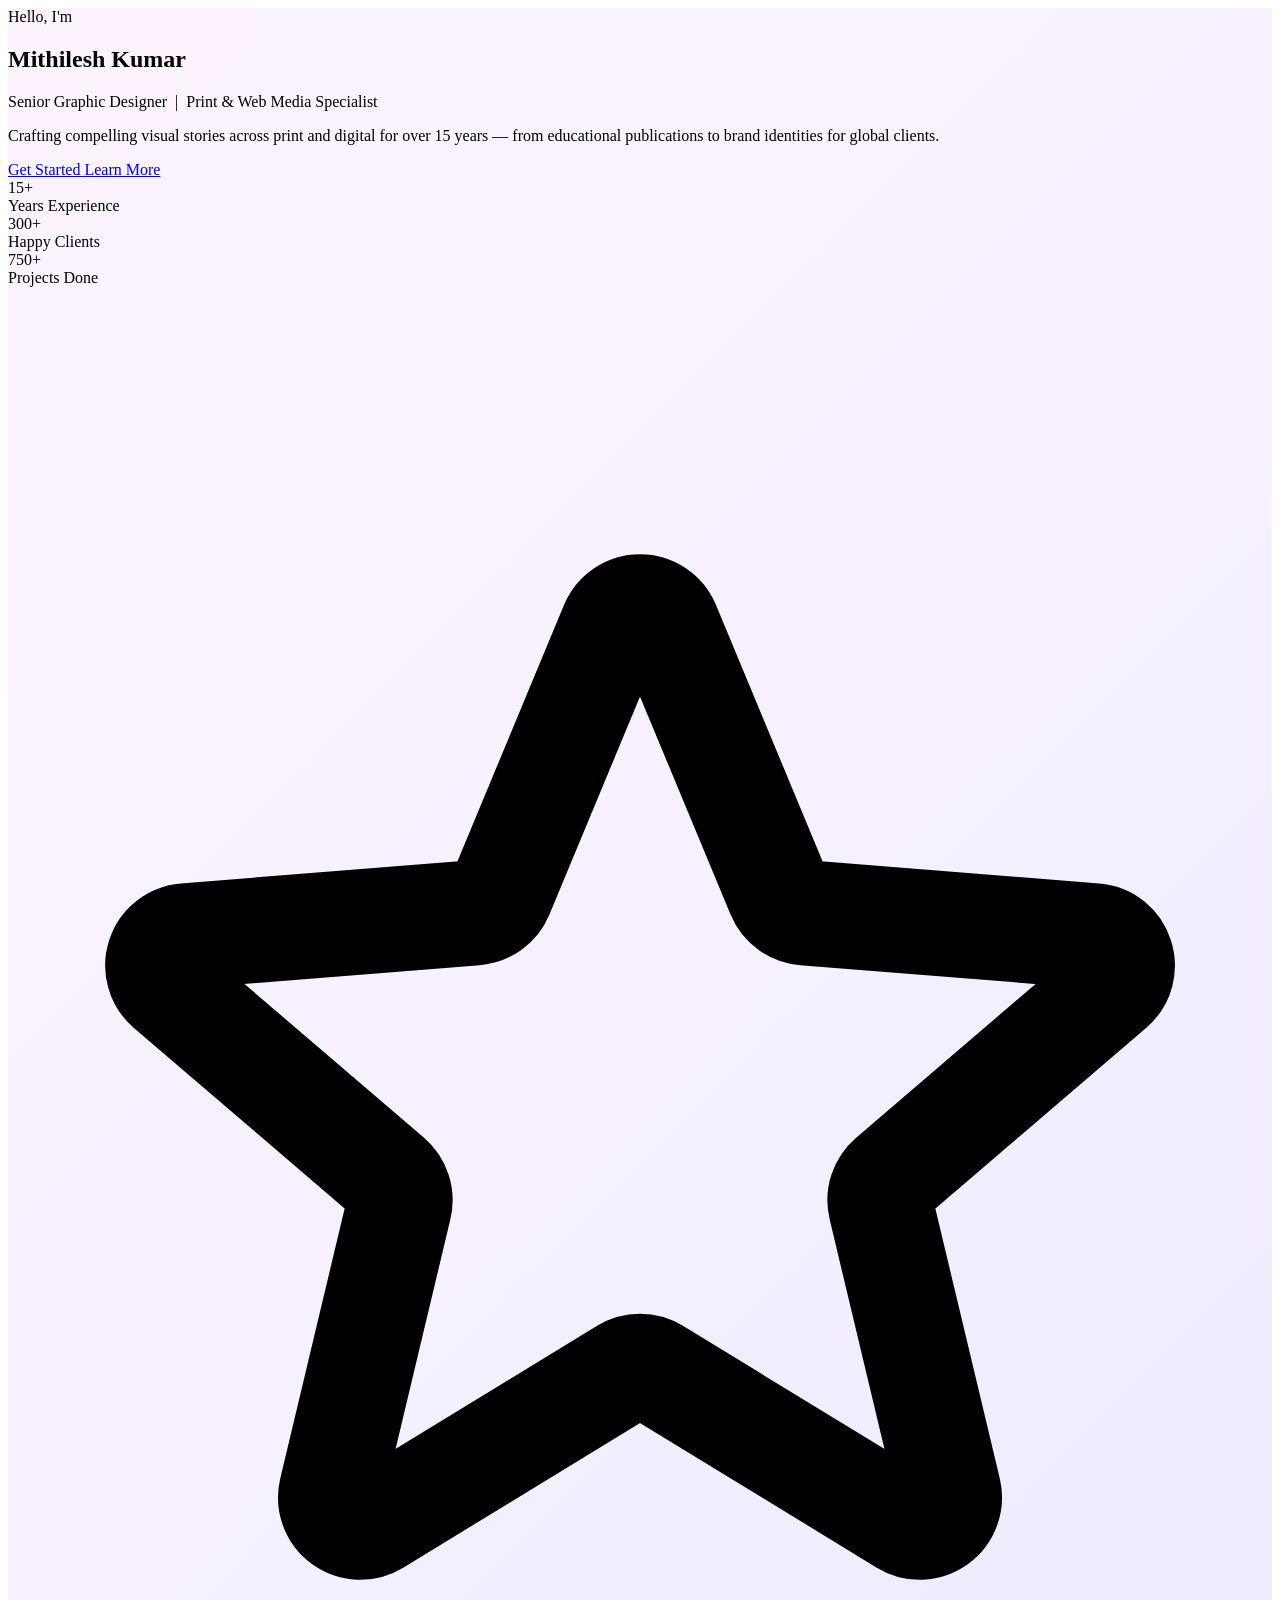
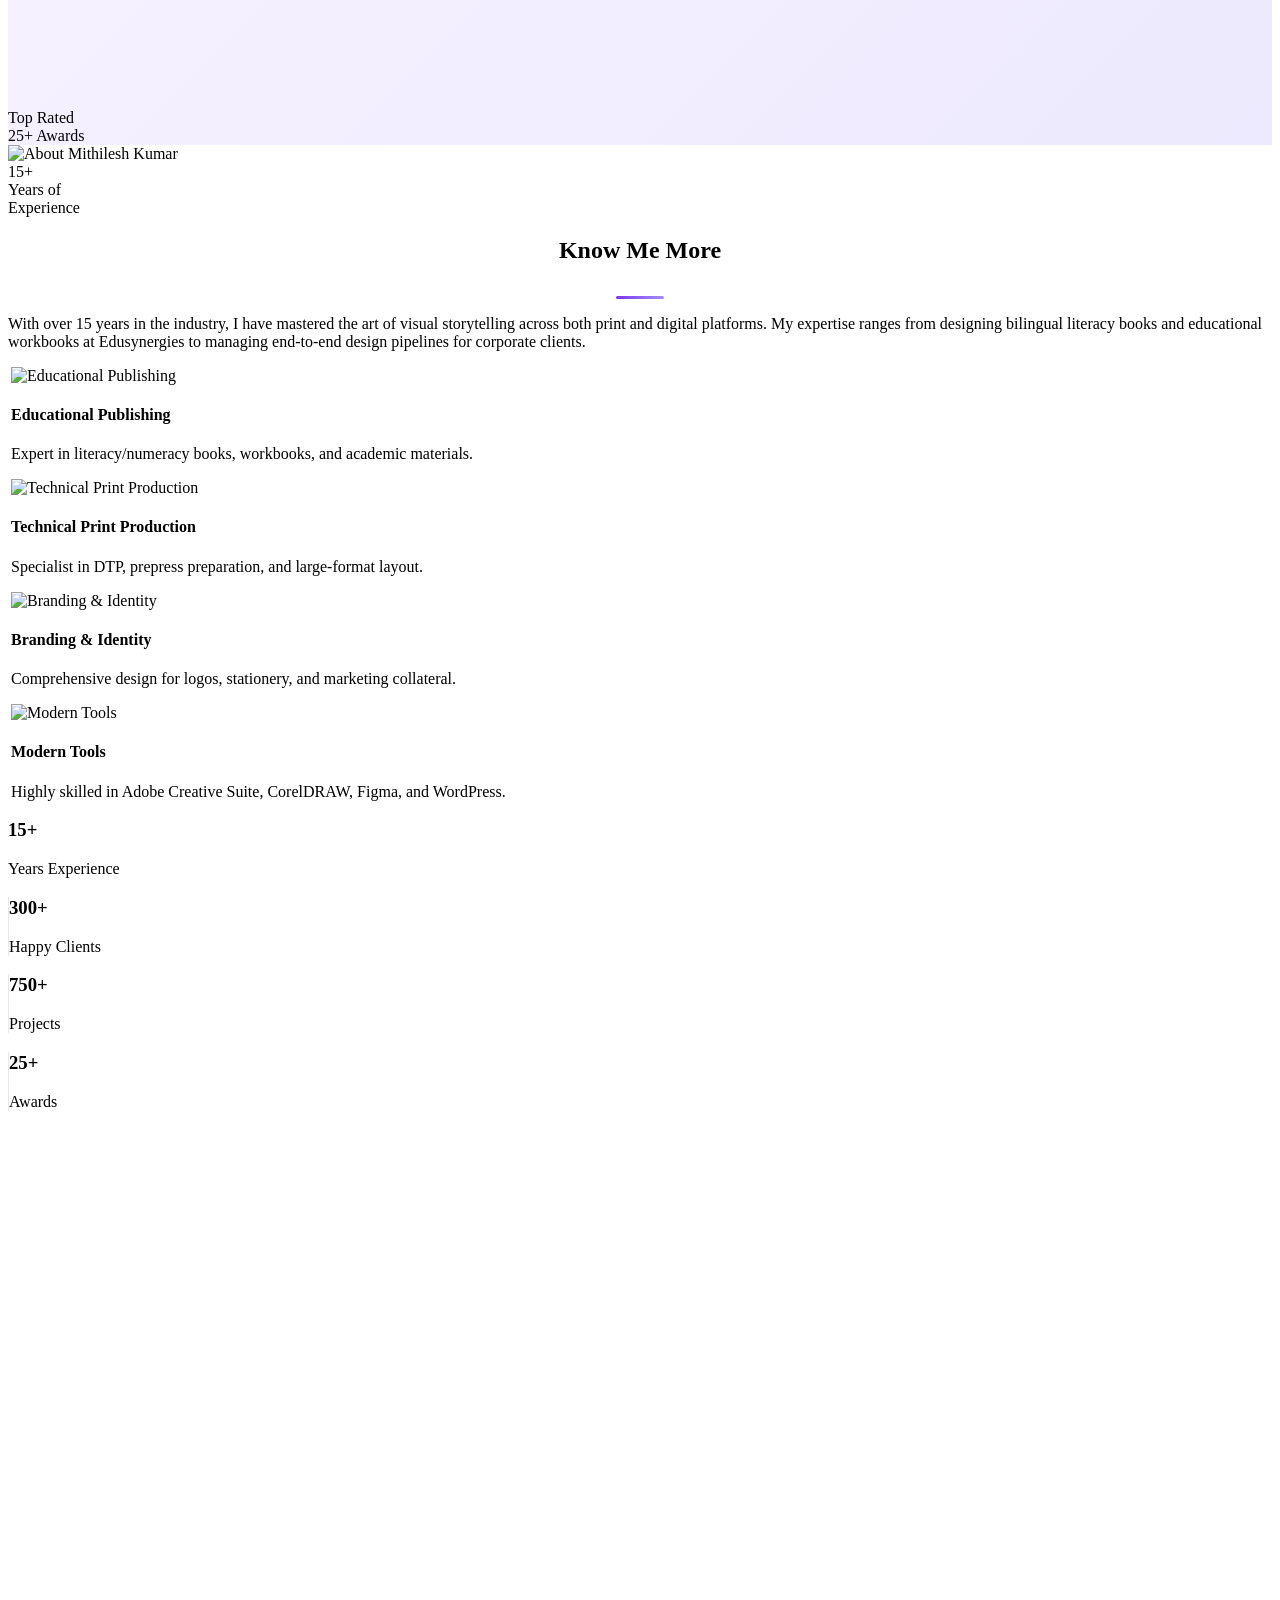
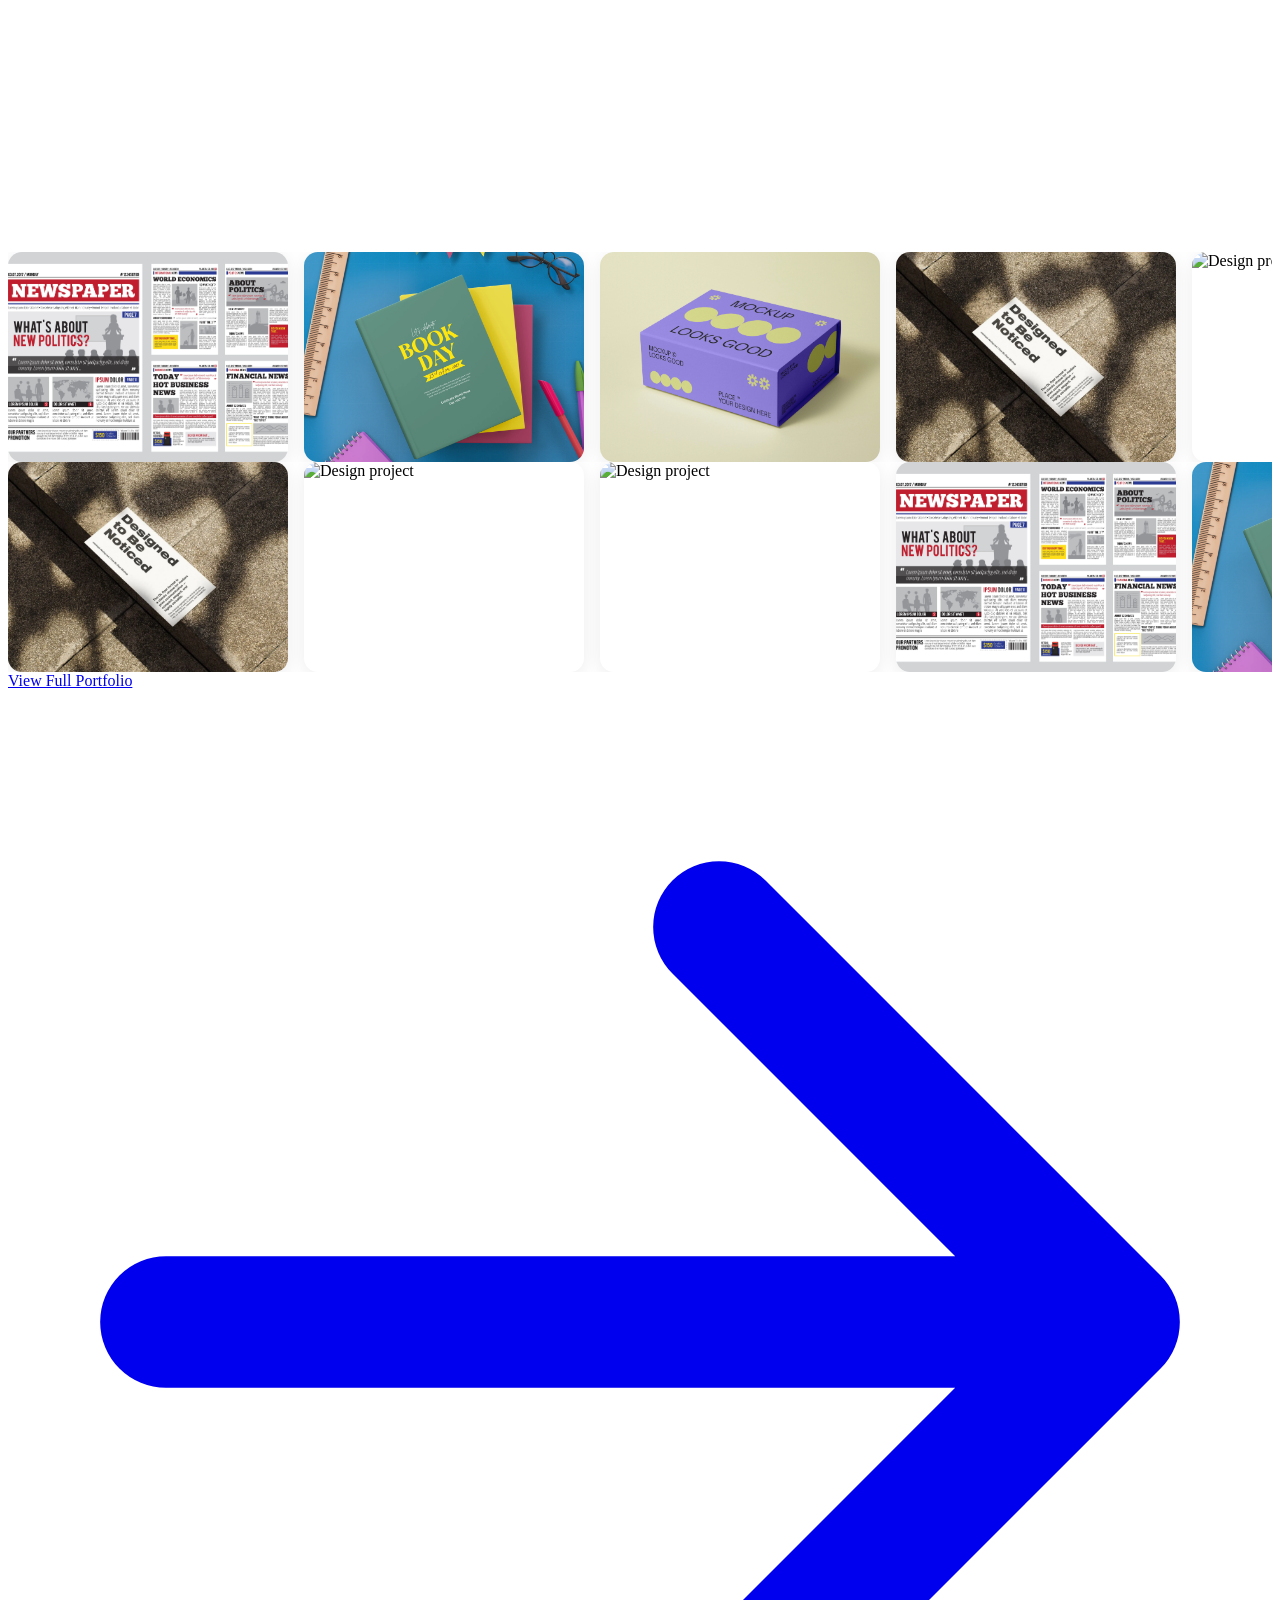
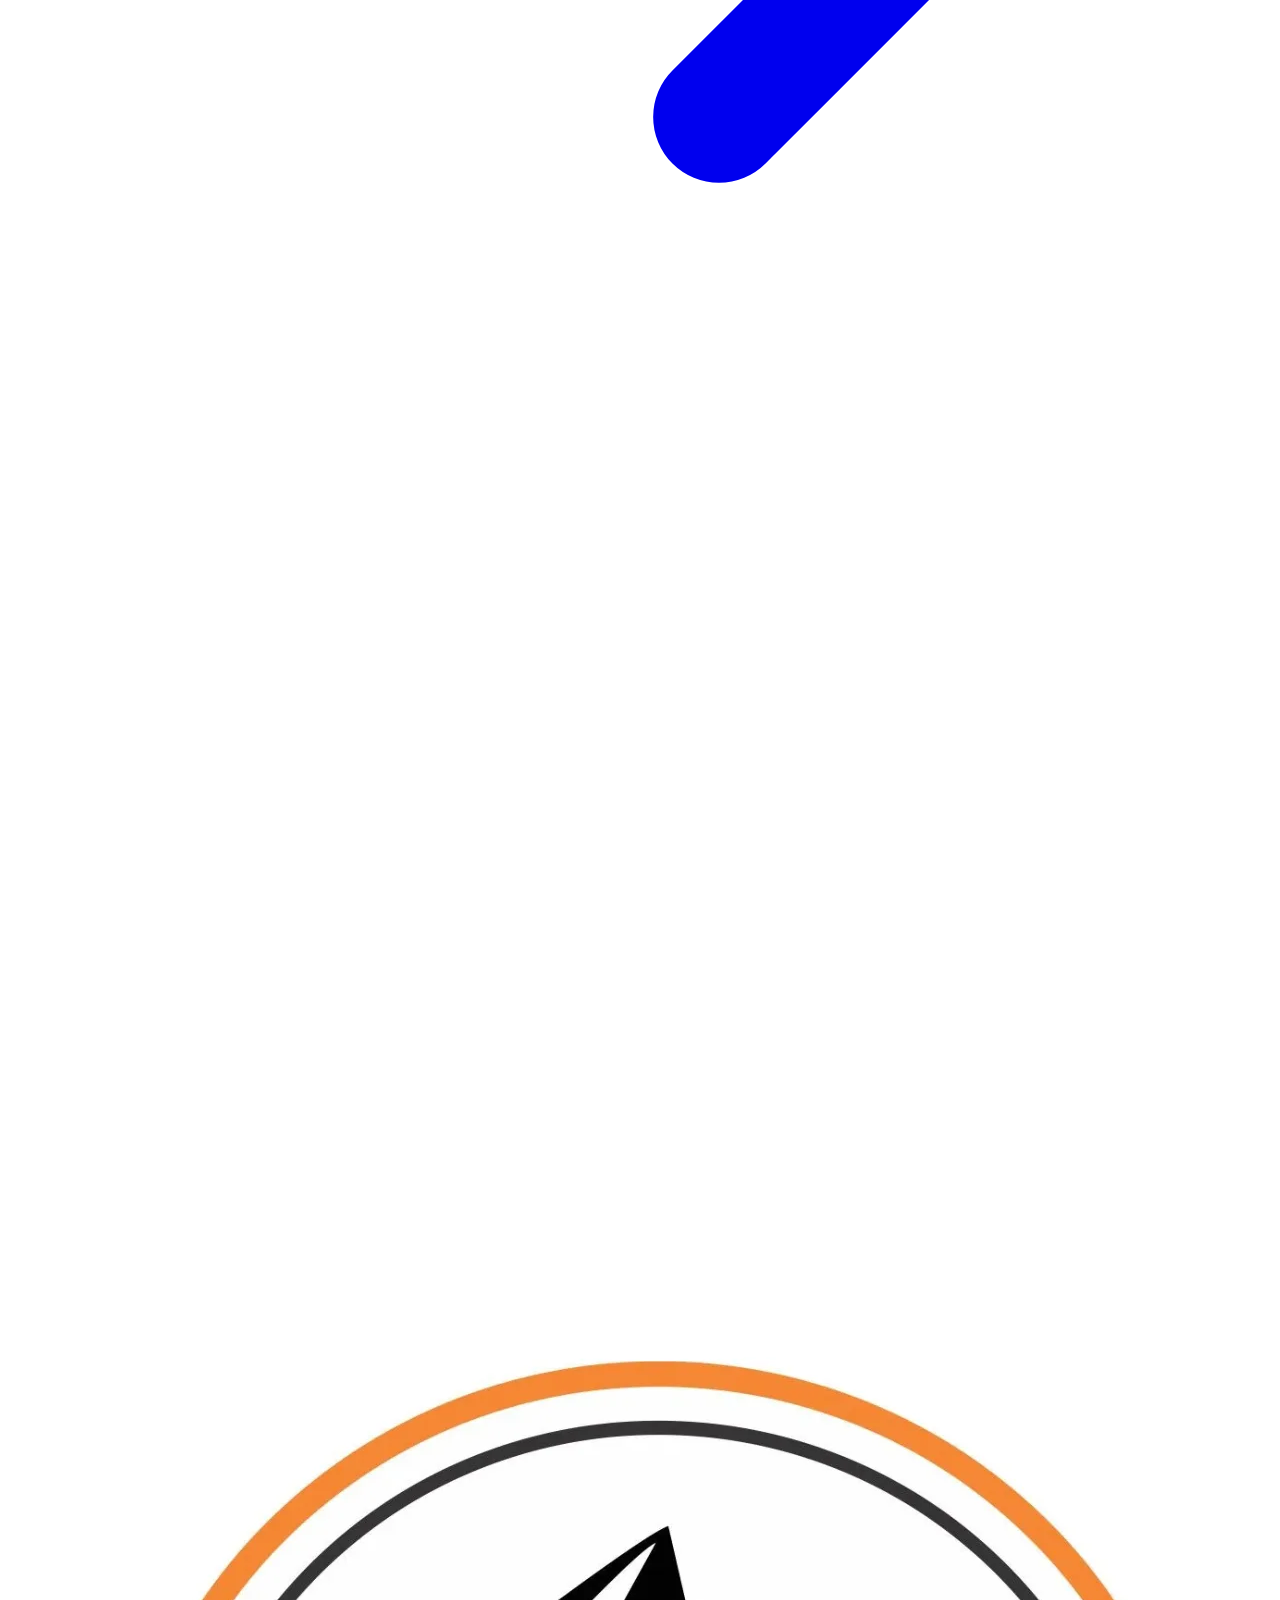
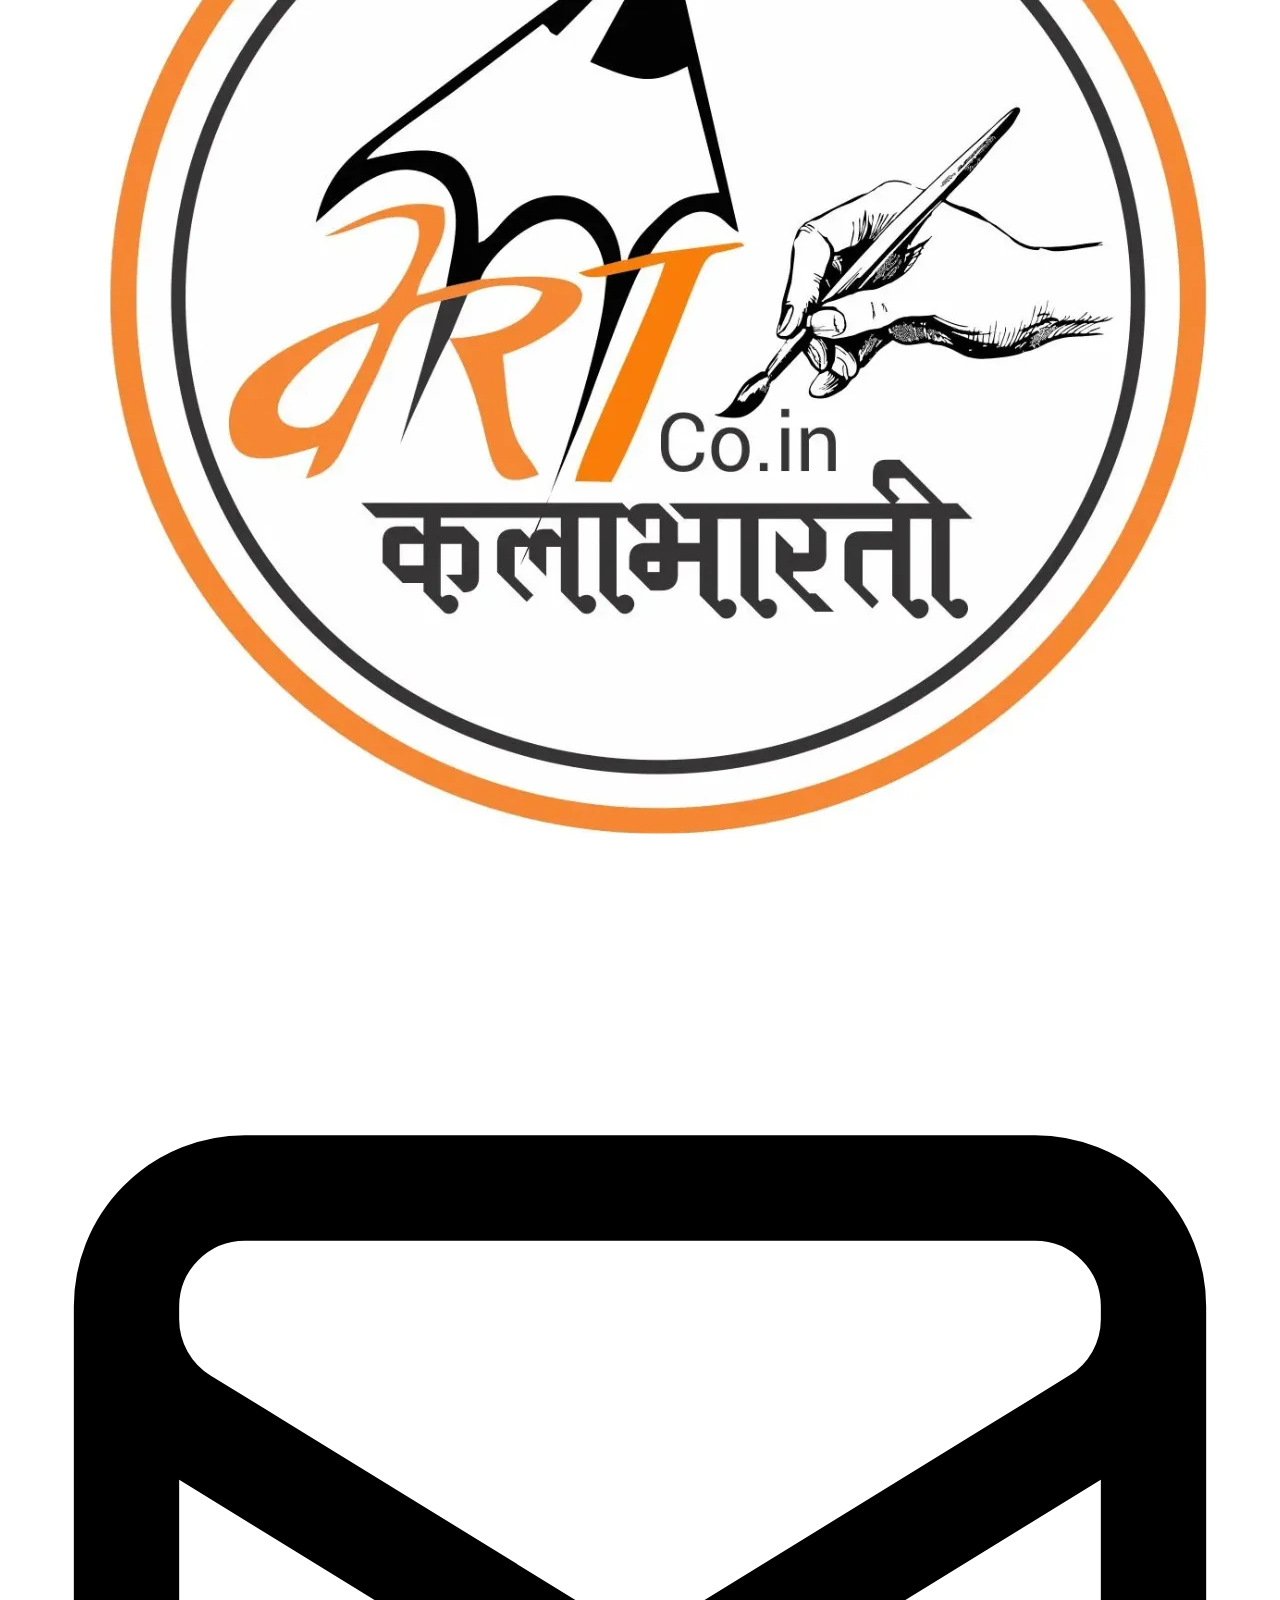
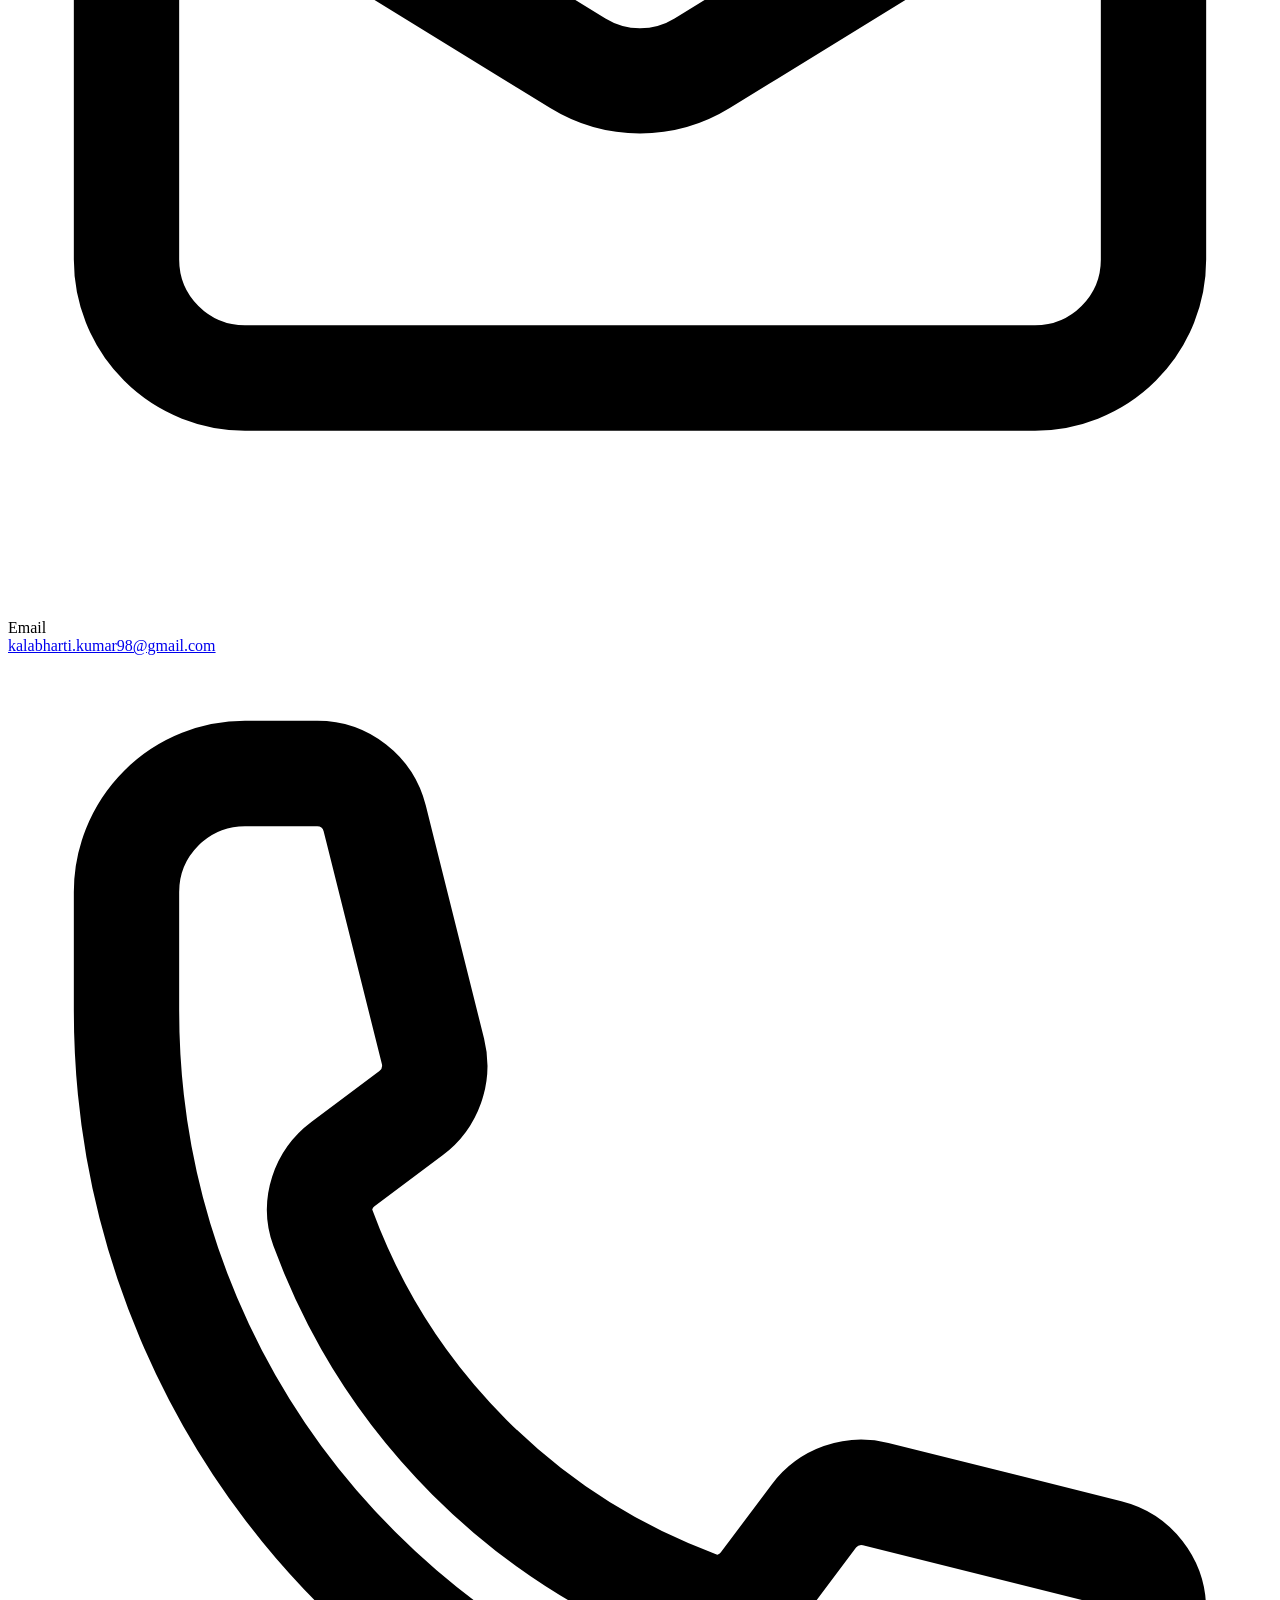
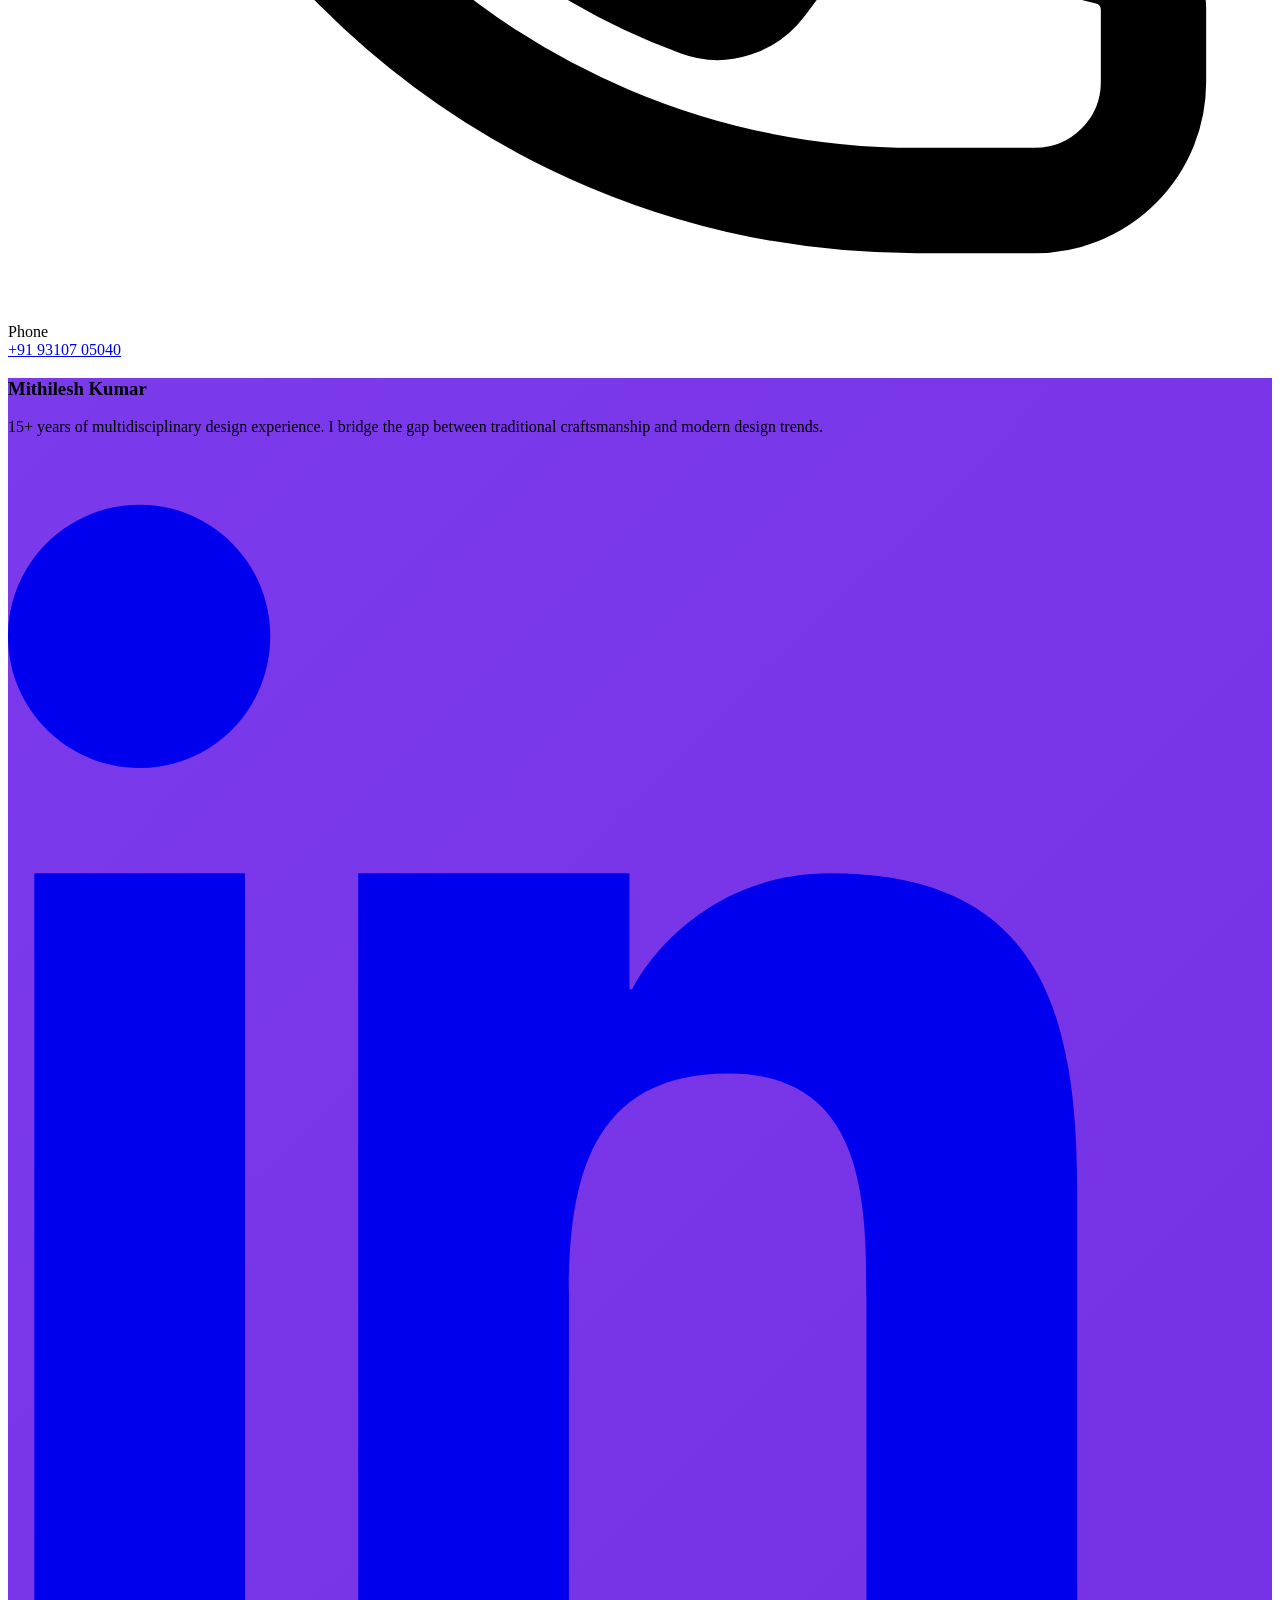
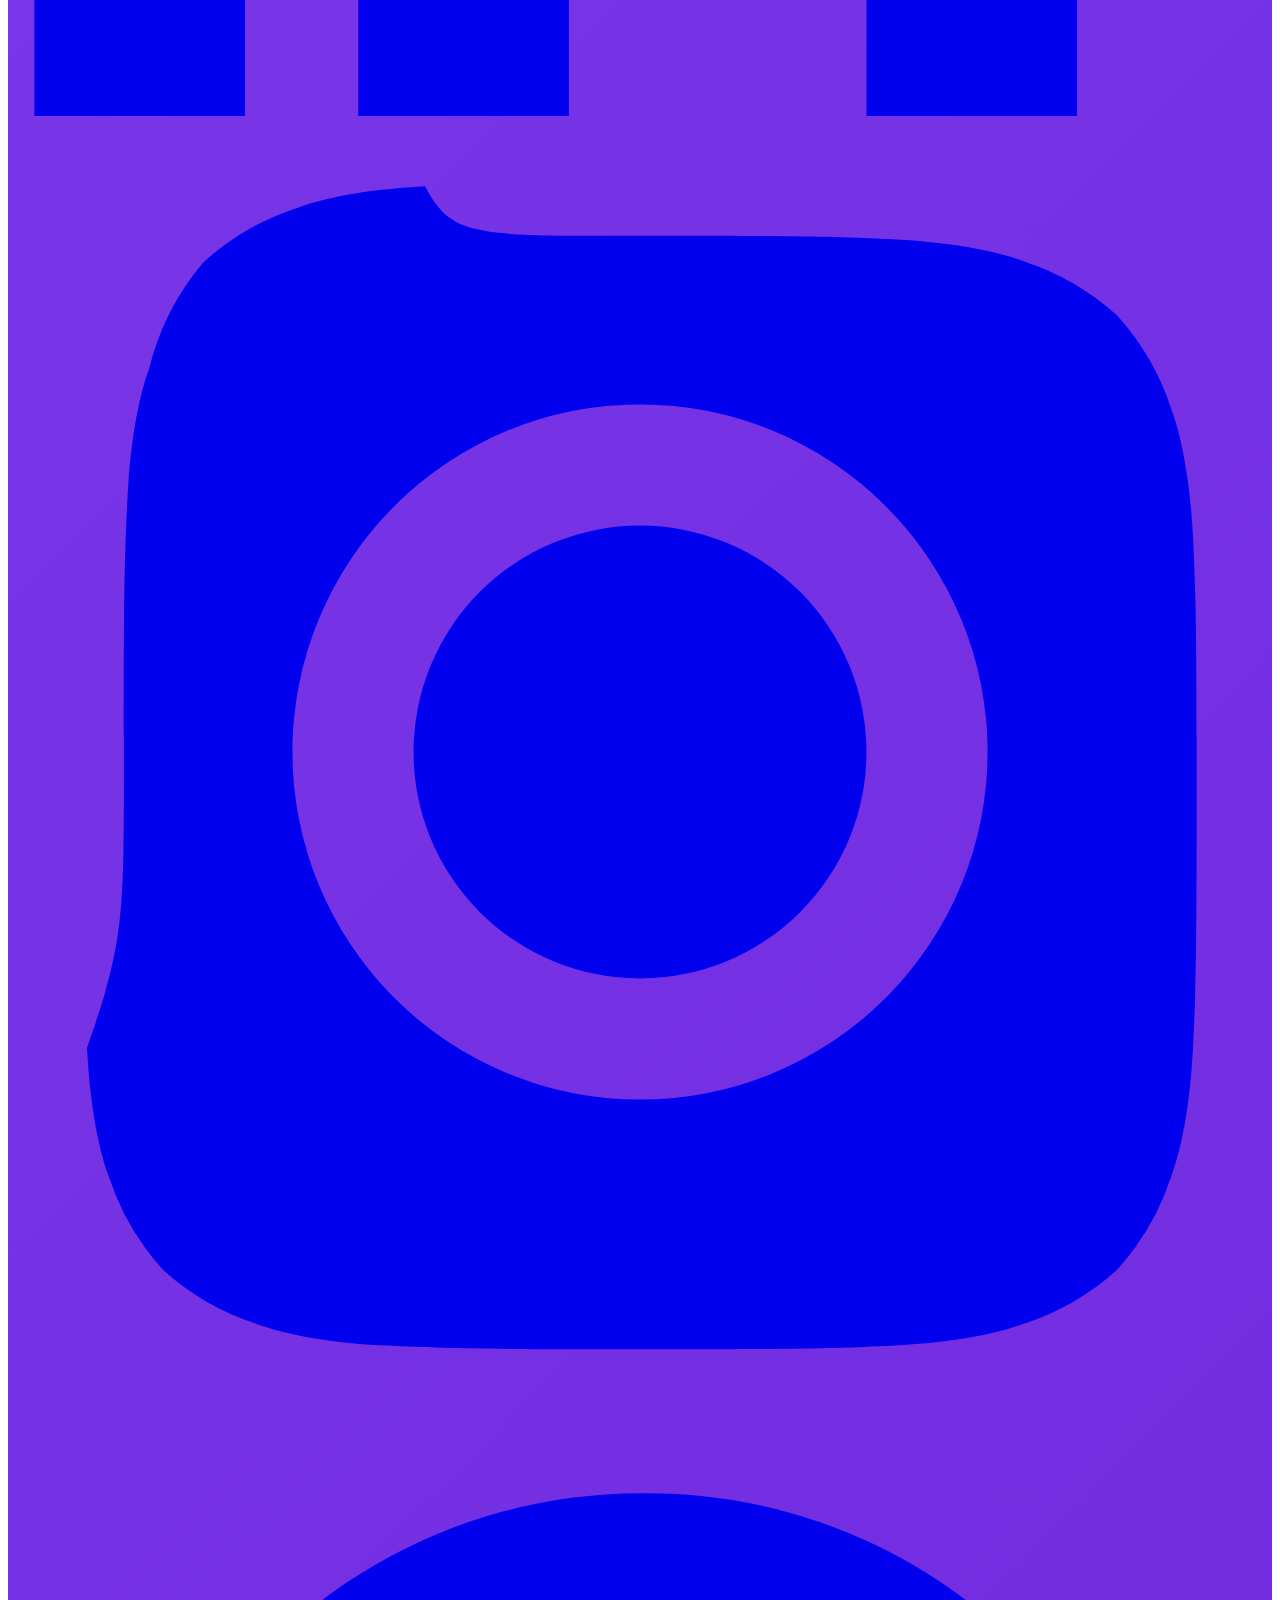
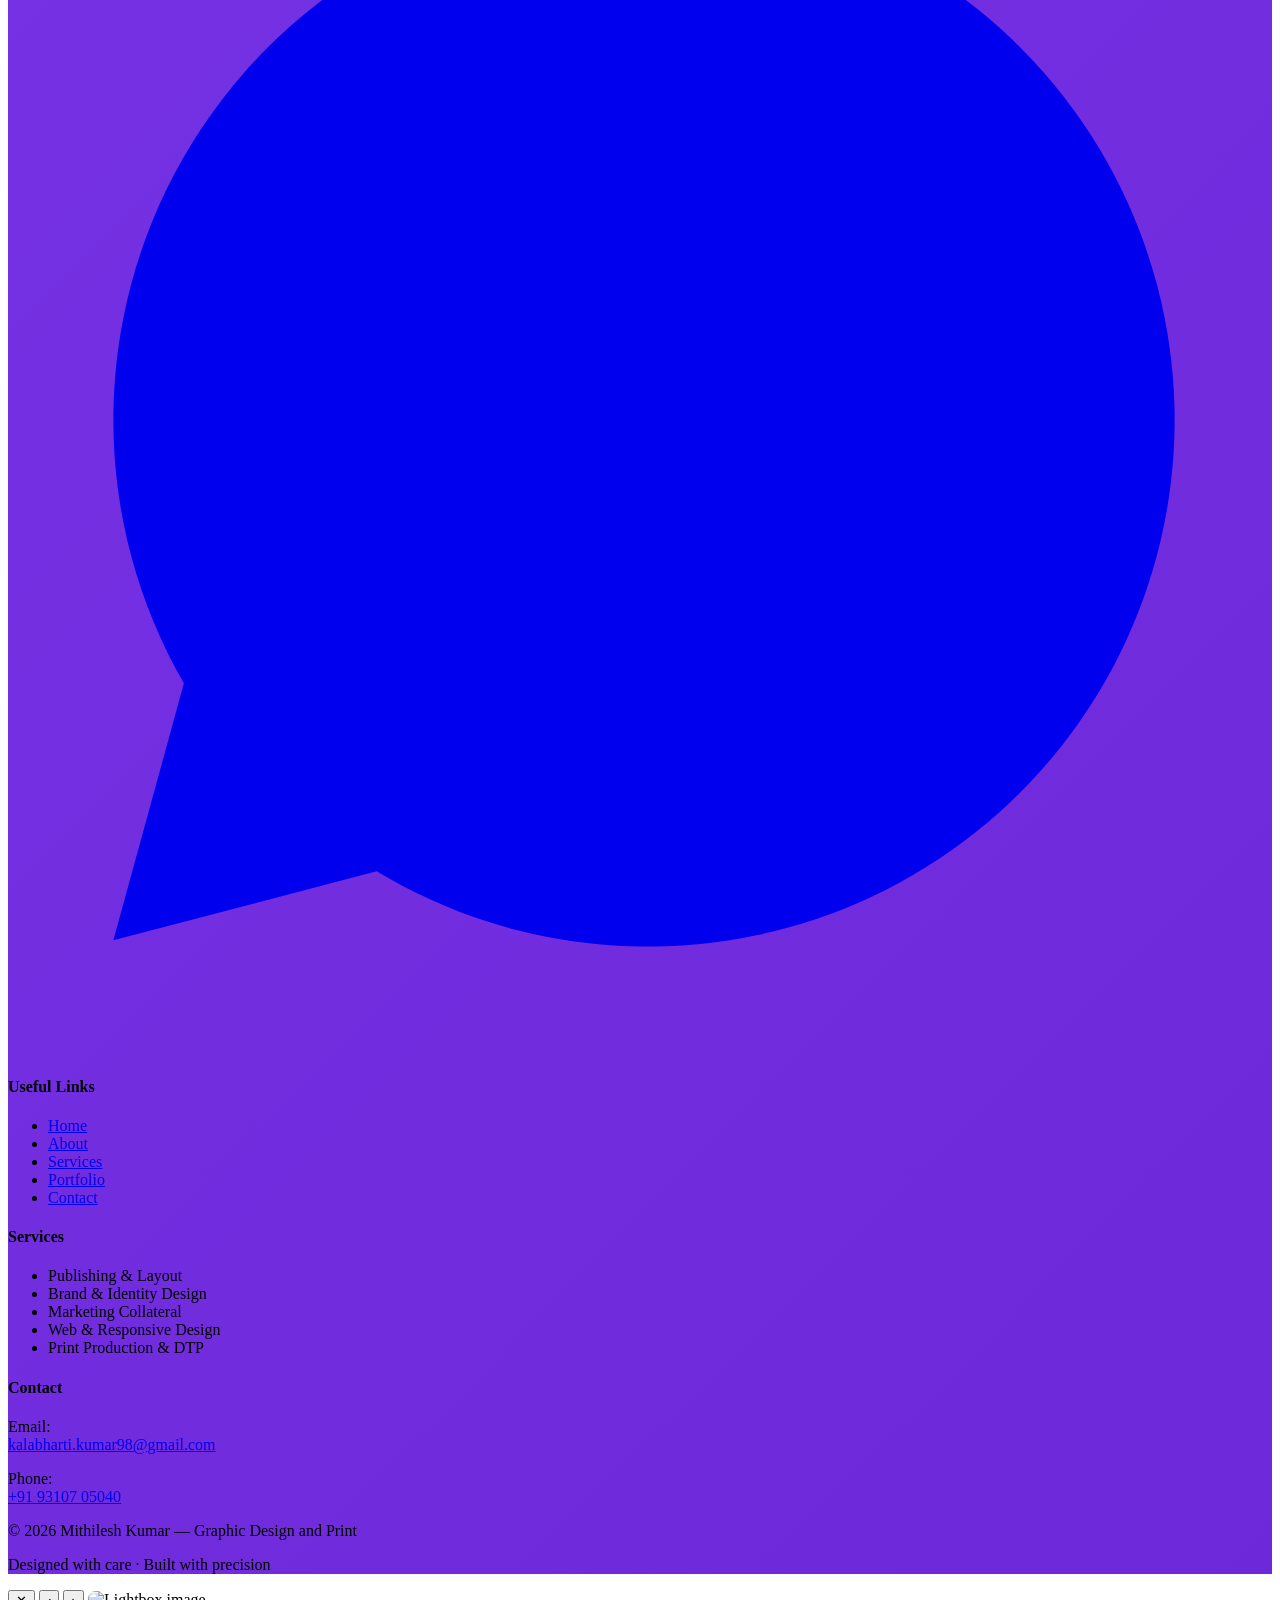
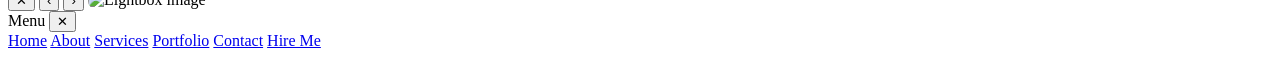
==== index.html @ d4d1c3b6 "Major UI and Functional changes added 1. Site UI polished. Find relevant changes in dev/index_polish" ====
<!DOCTYPE html>
<html lang="en">
<head>
  <!-- BASIC META TAGS -->
  <meta charset="UTF-8" />
  <meta name="viewport" content="width=device-width, initial-scale=1.0" />

  <!-- TITLE & DESCRIPTION -->
  <title>Mithilesh Kumar | Senior Graphic Designer</title>

  <meta name="description" 
        content="Mithilesh Kumar is a senior graphic designer with 15+ years of experience in print and digital media, 
        branding, publishing, and responsive web design. Explore portfolio, services, and professional work.">

  <!-- Canonical URL -->
  <link rel="canonical" href="https://prasenjeetsc.github.io/MKumarFolio/">

  <!-- FAVICONS -->
  <link rel="icon" href="/assets/icons/favicon.ico" />
  <link rel="icon" type="image/svg+xml" href="/assets/icons/favicon.svg" />
  <link rel="icon" type="image/png" sizes="32x32" href="/assets/icons/favicon-32x32.png" />
  <link rel="icon" type="image/png" sizes="16x16" href="/assets/icons/favicon-16x16.png" />
  <link rel="icon" type="image/png" sizes="96x96" href="/assets/icons/favicon-96x96.png" />
  <link rel="apple-touch-icon" sizes="180x180" href="/assets/icons/apple-touch-icon.png" />
  <link rel="manifest" href="/assets/icons/site.webmanifest" />
  
  <meta name="apple-mobile-web-app-capable" content="yes">
  <meta name="apple-mobile-web-app-status-bar-style" content="default">
  <meta name="apple-mobile-web-app-title" content="Mithilesh Kumar Portfolio">
  <meta name="theme-color" content="#7c3aed">

  <!-- Open Graph -->
  <meta property="og:title" content="Mithilesh Kumar | Senior Graphic Designer Portfolio">
  <meta property="og:description" content="Explore the professional portfolio of Mithilesh Kumar — 15+ years of experience in branding, publishing, and digital design.">
  <meta property="og:type" content="website">
  <meta property="og:url" content="https://prasenjeetsc.github.io/MKumarFolio/">
  <meta property="og:image" content="https://prasenjeetsc.github.io/MKumarFolio/assets/og/og-preview.webp">
  <meta property="og:site_name" content="Mithilesh Kumar Portfolio">

  <!-- Twitter Card -->
  <meta name="twitter:card" content="summary_large_image">
  <meta name="twitter:title" content="Mithilesh Kumar | Senior Graphic Designer Portfolio">
  <meta name="twitter:description" content="15+ years of experience in graphic design, branding, publishing, and digital media. View portfolio and services.">
  <meta name="twitter:image" content="https://prasenjeetsc.github.io/MKumarFolio/assets/og/og-preview.webp">

  <script type="application/ld+json">
  {
    "@context": "https://schema.org",
    "@type": "Person",
    "name": "Mithilesh Kumar",
    "url": "https://prasenjeetsc.github.io/MKumarFolio/",
    "image": "https://prasenjeetsc.github.io/MKumarFolio/assets/images/profile.jpg",
    "jobTitle": "Senior Graphic Designer",
    "description": "Senior graphic designer with 15+ years of experience in branding, publishing, print production, and digital media design.",
    "sameAs": [
      "https://www.linkedin.com/in/kala-bharti-graphic-designing-services/",
      "https://www.instagram.com/kalabharti.kumar98/"
    ],
    "knowsAbout": ["Graphic Design","Brand Identity","Publishing Layout","Print Production","UI Design","Web Design","Adobe Photoshop","Adobe Illustrator","Figma","WordPress"],
    "hasOccupation": { "@type": "Occupation", "name": "Graphic Designer" },
    "mainEntityOfPage": { "@type": "WebPage", "@id": "https://prasenjeetsc.github.io/MKumarFolio/" }
  }
  </script>

  <script src="https://cdn.tailwindcss.com"></script>

  <script>
    tailwind.config = {
      theme: {
        extend: {
          colors: {
            brand: '#7c3aed',
            soft:  '#fdf4ff'
          },
          fontFamily: {
            sans: ['Inter', 'system-ui', 'sans-serif']
          }
        }
      }
    }
  </script>

  <!-- Google Font: Inter -->
  <link rel="preconnect" href="https://fonts.googleapis.com">
  <link rel="preconnect" href="https://fonts.gstatic.com" crossorigin>
  <link href="https://fonts.googleapis.com/css2?family=Inter:wght@400;500;600;700;800&display=swap" rel="stylesheet">

  <style>
    html { scroll-behavior: smooth; }

    /* ── NAVBAR ANIMATION ── */
    #siteNavbar {
      transition: all 0.35s ease;
      overflow: hidden;
    }
    .navbar-hidden {
      max-height: 0;
      opacity: 0;
      padding-top: 0 !important;
      padding-bottom: 0 !important;
      box-shadow: none !important;
    }
    .navbar-visible {
      max-height: 200px;
      opacity: 1;
    }

    /* ── SCROLLSPY ── */
    .nav-link.active {
      color: #7c3aed;
      font-weight: 600;
      position: relative;
    }
    .nav-link.active::after {
      content: '';
      position: absolute;
      left: 50%;
      bottom: -6px;
      transform: translateX(-50%);
      width: 6px;
      height: 6px;
      background: #7c3aed;
      border-radius: 999px;
    }

    /* ── SCROLL REVEAL ── */
    .reveal {
      opacity: 0;
      transform: translateY(22px);
      transition: opacity 0.65s ease, transform 0.65s ease;
    }
    .reveal.active {
      opacity: 1;
      transform: translateY(0);
    }

    /* ── HAMBURGER ── */
    .hamburger-bar {
      width: 20px;
      height: 2px;
      background-color: #7c3aed;
      transition: all 0.3s ease;
      transform-origin: center;
    }
    #menuBtn:hover .hamburger-bar { background-color: #6d28d9; }
    .menu-open .hamburger-bar:nth-child(1) { transform: translateY(6px) rotate(45deg); }
    .menu-open .hamburger-bar:nth-child(2) { opacity: 0; }
    .menu-open .hamburger-bar:nth-child(3) { transform: translateY(-6px) rotate(-45deg); }

    /* ── HERO GRADIENT BG ── */
    #home {
      background: linear-gradient(135deg, #fdf4ff 0%, #f5f0ff 60%, #ede9fe 100%);
    }

    /* ── HERO FLOATING SHAPES ── */
    .hero-blob {
      position: absolute;
      border-radius: 9999px;
      filter: blur(60px);
      pointer-events: none;
      opacity: 0.35;
    }

    /* ── STATS COUNTER ── */
    .counter { transition: transform 0.3s ease; }
    .counter.animate { transform: scale(1.05); }

    /* ── PORTFOLIO HOVER TITLE ── */
    .port-overlay {
      position: absolute; inset: 0;
      background: linear-gradient(to top, rgba(124,58,237,0.82) 0%, rgba(124,58,237,0) 55%);
      opacity: 0;
      transition: opacity 0.35s ease;
      display: flex; align-items: flex-end;
      padding: 20px;
    }
    .port-btn:hover .port-overlay,
    .port-btn:focus .port-overlay { opacity: 1; }
    .port-overlay-text {
      color: white;
      font-weight: 600;
      font-size: 0.9rem;
      transform: translateY(6px);
      transition: transform 0.35s ease;
    }
    .port-btn:hover .port-overlay-text { transform: translateY(0); }

    /* ── ABOUT FEATURE CARD ── */
    .about-card {
      border-left: 3px solid transparent;
      transition: border-color 0.25s ease, box-shadow 0.25s ease;
    }
    .about-card:hover { border-left-color: #7c3aed; box-shadow: 0 4px 20px rgba(124,58,237,0.1); }

    /* ── SERVICE CARD ── */
    .svc-card {
      border-top: 3px solid transparent;
      transition: border-color 0.25s ease, box-shadow 0.25s ease, transform 0.25s ease;
    }
    .svc-card:hover {
      border-top-color: #7c3aed;
      box-shadow: 0 8px 32px rgba(124,58,237,0.12);
      transform: translateY(-3px);
    }

    /* ── TOOL ICON HOVER ── */
    .tool-icon {
      transition: transform 0.2s ease, box-shadow 0.2s ease;
    }
    .tool-icon:hover {
      transform: translateY(-4px) scale(1.06);
      box-shadow: 0 8px 24px rgba(124,58,237,0.2);
    }

    /* ── FORM INPUTS ── */
    .form-field {
      position: relative;
    }
    .form-field label {
      position: absolute;
      top: -10px; left: 12px;
      background: white;
      padding: 0 4px;
      font-size: 0.72rem;
      font-weight: 600;
      letter-spacing: 0.06em;
      text-transform: uppercase;
      color: #7c3aed;
      pointer-events: none;
    }
    .form-input {
      width: 100%;
      padding: 14px 16px;
      border: 1.5px solid #e5e7eb;
      border-radius: 10px;
      font-family: 'Inter', sans-serif;
      font-size: 0.93rem;
      color: #1f2937;
      outline: none;
      transition: border-color 0.2s ease, box-shadow 0.2s ease;
      background: white;
    }
    .form-input:focus {
      border-color: #7c3aed;
      box-shadow: 0 0 0 3px rgba(124,58,237,0.1);
    }
    .form-input::placeholder { color: #9ca3af; }

    /* ── STATS DIVIDERS ── */
    .stat-item + .stat-item {
      border-left: 1px solid rgba(124,58,237,0.15);
    }

    /* ── SECTION TITLE UNDERLINE ── */
    .section-title-wrap {
      display: flex; flex-direction: column; align-items: center;
    }
    .section-title-line {
      width: 48px; height: 3px;
      background: linear-gradient(90deg, #7c3aed, #a78bfa);
      border-radius: 999px;
      margin-top: 12px;
    }

    /* ── FOOTER ── */
    #site-footer {
      background: linear-gradient(135deg, #7c3aed 0%, #6d28d9 100%);
    }

    /* LIGHTBOX */
    #lightbox img {
      max-height: 85vh;
      max-width: 90vw;
      object-fit: contain;
      border-radius: 8px;
    }
  
    /* ── MARQUEE ── */
    .marquee-track {
      width: 100%;
      overflow: hidden;
    }
    .marquee-inner {
      display: flex;
      gap: 16px;
      width: max-content;
      will-change: transform;
    }
    .marquee-left  { animation: scrollLeft  28s linear infinite; }
    .marquee-right { animation: scrollRight 32s linear infinite; }

    /* Pause on hover */
    .marquee-track:hover .marquee-inner { animation-play-state: paused; }

    /* Respect reduced motion */
    @media (prefers-reduced-motion: reduce) {
      .marquee-inner { animation: none !important; }
    }

    @keyframes scrollLeft {
      from { transform: translateX(0); }
      to   { transform: translateX(-50%); }
    }
    @keyframes scrollRight {
      from { transform: translateX(-50%); }
      to   { transform: translateX(0); }
    }

    .marquee-item {
      flex-shrink: 0;
      width: 280px;
      height: 210px;
      border-radius: 14px;
      overflow: hidden;
      box-shadow: 0 4px 20px rgba(0,0,0,0.08);
    }
    .marquee-item img {
      width: 100%;
      height: 100%;
      object-fit: cover;
      display: block;
      transition: transform 0.4s ease;
    }
    .marquee-item:hover img { transform: scale(1.05); }

    @media (max-width: 640px) {
      .marquee-item { width: 200px; height: 150px; }
    }
  </style>
</head>
<body class="font-sans text-gray-800 antialiased">

  <!-- ─── STICKY NAVBAR ─── -->
  <header id="siteNavbar" class="sticky top-0 z-50 bg-white/95 backdrop-blur-md shadow-sm navbar-hidden">
    <div class="max-w-7xl mx-auto flex items-center justify-between px-6 py-4">
      <a href="#home" class="text-xl font-bold text-gray-900 hover:text-brand transition">
        Mithilesh Kumar
      </a>

      <!-- Desktop Nav -->
      <nav class="hidden md:flex gap-8 text-sm font-medium">
        <a href="#home"     class="hover:text-brand nav-link transition relative pb-1" data-section="home">Home</a>
        <a href="#about"    class="hover:text-brand nav-link transition relative pb-1" data-section="about">About</a>
        <a href="#services" class="hover:text-brand nav-link transition relative pb-1" data-section="services">Services</a>
        <a href="#work"     class="hover:text-brand nav-link transition relative pb-1" data-section="work">Portfolio</a>
        <a href="#contact"  class="hover:text-brand nav-link transition relative pb-1" data-section="contact">Contact</a>
      </nav>

      <!-- Desktop CTA -->
      <a href="#contact"
         class="hidden md:inline-flex items-center gap-2 bg-brand text-white text-sm font-semibold
                px-5 py-2.5 rounded-lg hover:bg-purple-700 transition shadow-sm hover:shadow-md">
        Hire Me
      </a>

      <!-- Mobile Hamburger -->
      <button id="menuBtn"
        class="md:hidden w-10 h-10 flex flex-col items-center justify-center gap-1.5
               rounded-lg bg-brand/10">
        <span class="hamburger-bar"></span>
        <span class="hamburger-bar"></span>
        <span class="hamburger-bar"></span>
      </button>
    </div>
  </header>


  <!-- ─── HERO ─── -->
  <section id="home" class="relative overflow-hidden">

    <!-- Decorative blobs -->
    <div class="hero-blob w-96 h-96 bg-purple-300 -top-32 -right-20 absolute"></div>
    <div class="hero-blob w-64 h-64 bg-violet-200 bottom-0 left-10 absolute"></div>

    <div class="max-w-7xl mx-auto grid lg:grid-cols-2 gap-12 px-6 py-24 items-center relative z-10">

      <!-- Left: Text -->
      <div>
        <div class="inline-flex items-center gap-2 bg-brand/10 text-brand px-4 py-1.5 rounded-full
                    text-xs font-semibold tracking-widest uppercase mb-6 reveal">
          <span class="w-2 h-2 bg-brand rounded-full animate-pulse"></span>
          Hello, I'm
        </div>

        <h1 class="text-4xl lg:text-5xl xl:text-6xl font-extrabold text-gray-900 leading-tight reveal">
          Mithilesh Kumar
        </h1>

        <p class="mt-4 text-base text-brand font-semibold tracking-wide reveal">
          Senior Graphic Designer &nbsp;|&nbsp; Print &amp; Web Media Specialist
        </p>

        <p class="mt-5 text-gray-500 max-w-md leading-relaxed reveal">
          Crafting compelling visual stories across print and digital for over 15 years —
          from educational publications to brand identities for global clients.
        </p>

        <div class="mt-8 flex flex-wrap gap-4 reveal">
          <a href="#contact"
             class="bg-brand text-white px-7 py-3 rounded-lg font-semibold
                    hover:bg-purple-700 hover:-translate-y-0.5 transition duration-200 shadow-md hover:shadow-lg">
            Get Started
          </a>
          <a href="#about"
             class="border-2 border-brand text-brand px-7 py-3 rounded-lg font-semibold
                    hover:bg-brand hover:text-white transition duration-200">
            Learn More
          </a>
        </div>

        <!-- Mini stats in hero -->
        <div class="mt-12 flex gap-8 reveal">
          <div>
            <div class="text-2xl font-extrabold text-gray-900">15+</div>
            <div class="text-xs text-gray-500 mt-0.5">Years Experience</div>
          </div>
          <div class="border-l border-gray-200 pl-8">
            <div class="text-2xl font-extrabold text-gray-900">300+</div>
            <div class="text-xs text-gray-500 mt-0.5">Happy Clients</div>
          </div>
          <div class="border-l border-gray-200 pl-8">
            <div class="text-2xl font-extrabold text-gray-900">750+</div>
            <div class="text-xs text-gray-500 mt-0.5">Projects Done</div>
          </div>
        </div>
      </div>

      <!-- Right: Video / Image placeholder -->
      <div class="relative reveal">
        <div class="aspect-square bg-white rounded-3xl overflow-hidden relative
                    shadow-2xl shadow-purple-200/60 border border-purple-100">
          <video
            class="w-full h-full object-cover"
            autoplay muted loop playsinline preload="metadata"
            aria-label="Mithilesh Kumar graphic design showreel"
          >
            <source src="assets/images/hero/showreel.webm" type="video/webm">
            <source src="assets/images/hero/showreel.mp4"  type="video/mp4">
          </video>
          <!-- Fallback if video is empty 
          <div class="absolute inset-0 flex items-center justify-center bg-gradient-to-br from-purple-50 to-violet-100">
            <div class="text-center text-brand/50">
              <svg class="w-16 h-16 mx-auto mb-3" fill="none" stroke="currentColor" stroke-width="1.5" viewBox="0 0 24 24">
                <path stroke-linecap="round" stroke-linejoin="round" d="M15.75 10.5l4.72-4.72a.75.75 0 011.28.53v11.38a.75.75 0 01-1.28.53l-4.72-4.72M4.5 18.75h9a2.25 2.25 0 002.25-2.25v-9a2.25 2.25 0 00-2.25-2.25h-9A2.25 2.25 0 002.25 7.5v9A2.25 2.25 0 004.5 18.75z"/>
              </svg>
              <p class="text-sm font-medium">Showreel Placeholder</p>
            </div>
          </div> -->
        </div>

        <!-- Floating badge -->
        <div class="absolute -bottom-5 -left-5 bg-white rounded-2xl px-5 py-3 shadow-lg border border-gray-100 flex items-center gap-3">
          <div class="w-10 h-10 bg-brand/10 rounded-xl flex items-center justify-center">
            <svg class="w-5 h-5 text-brand" fill="none" stroke="currentColor" stroke-width="2" viewBox="0 0 24 24">
              <path stroke-linecap="round" stroke-linejoin="round" d="M11.48 3.499a.562.562 0 011.04 0l2.125 5.111a.563.563 0 00.475.345l5.518.442c.499.04.701.663.321.988l-4.204 3.602a.563.563 0 00-.182.557l1.285 5.385a.562.562 0 01-.84.61l-4.725-2.885a.563.563 0 00-.586 0L6.982 20.54a.562.562 0 01-.84-.61l1.285-5.386a.562.562 0 00-.182-.557l-4.204-3.602a.563.563 0 01.321-.988l5.518-.442a.563.563 0 00.475-.345L11.48 3.5z"/>
            </svg>
          </div>
          <div>
            <div class="text-xs text-gray-500 font-medium">Top Rated</div>
            <div class="text-sm font-bold text-gray-900">25+ Awards</div>
          </div>
        </div>
      </div>

    </div>
  </section>


  <!-- ─── ABOUT ─── -->
  <section id="about" class="py-24 bg-white">
    <div class="max-w-7xl mx-auto grid lg:grid-cols-2 gap-16 px-6 items-center">

      <!-- Photo -->
      <div class="relative reveal">
        <div class="aspect-square bg-gray-200 rounded-3xl overflow-hidden shadow-xl shadow-gray-200/60">
          <img
            src="assets/images/knowMore/about-image.webp"
            alt="About Mithilesh Kumar"
            class="w-full h-full object-cover"
            loading="lazy"
          >
        </div>
        <!-- Experience badge -->
        <div class="absolute -bottom-6 -right-6 bg-brand text-white rounded-2xl px-6 py-4 shadow-lg text-center">
          <div class="text-3xl font-extrabold leading-none">15+</div>
          <div class="text-xs font-semibold mt-1 text-purple-200 tracking-wide">Years of<br>Experience</div>
        </div>
      </div>

      <!-- Text -->
      <div>
        <div class="section-title-wrap items-start">
          <h2 class="text-3xl font-bold reveal">Know Me More</h2>
          <div class="section-title-line reveal" style="margin-left:0;"></div>
        </div>

        <p class="mt-6 text-gray-600 leading-relaxed reveal">
          With over 15 years in the industry, I have mastered the art of visual storytelling
          across both print and digital platforms. My expertise ranges from designing bilingual
          literacy books and educational workbooks at Edusynergies to managing end-to-end design
          pipelines for corporate clients.
        </p>

        <div class="mt-8 space-y-4">

          <div class="about-card bg-white border border-gray-100 shadow-sm rounded-xl p-5 flex gap-4 reveal">
            <div class="w-11 h-11 bg-brand/10 rounded-xl overflow-hidden flex items-center justify-center shrink-0">
              <img src="assets/images/knowMore/Bullet-Point-Placeholder.webp"
                   alt="Educational Publishing" class="w-6 h-6 object-contain" loading="lazy">
            </div>
            <div>
              <h4 class="font-semibold text-gray-900">Educational Publishing</h4>
              <p class="mt-1 text-gray-500 text-sm leading-relaxed">
                Expert in literacy/numeracy books, workbooks, and academic materials.
              </p>
            </div>
          </div>

          <div class="about-card bg-white border border-gray-100 shadow-sm rounded-xl p-5 flex gap-4 reveal">
            <div class="w-11 h-11 bg-brand/10 rounded-xl overflow-hidden flex items-center justify-center shrink-0">
              <img src="assets/images/knowMore/Bullet-Point-Placeholder.webp"
                   alt="Technical Print Production" class="w-6 h-6 object-contain" loading="lazy">
            </div>
            <div>
              <h4 class="font-semibold text-gray-900">Technical Print Production</h4>
              <p class="mt-1 text-gray-500 text-sm leading-relaxed">
                Specialist in DTP, prepress preparation, and large-format layout.
              </p>
            </div>
          </div>

          <div class="about-card bg-white border border-gray-100 shadow-sm rounded-xl p-5 flex gap-4 reveal">
            <div class="w-11 h-11 bg-brand/10 rounded-xl overflow-hidden flex items-center justify-center shrink-0">
              <img src="assets/images/knowMore/Bullet-Point-Placeholder.webp"
                   alt="Branding & Identity" class="w-6 h-6 object-contain" loading="lazy">
            </div>
            <div>
              <h4 class="font-semibold text-gray-900">Branding &amp; Identity</h4>
              <p class="mt-1 text-gray-500 text-sm leading-relaxed">
                Comprehensive design for logos, stationery, and marketing collateral.
              </p>
            </div>
          </div>

          <div class="about-card bg-white border border-gray-100 shadow-sm rounded-xl p-5 flex gap-4 reveal">
            <div class="w-11 h-11 bg-brand/10 rounded-xl overflow-hidden flex items-center justify-center shrink-0">
              <img src="assets/images/knowMore/Bullet-Point-Placeholder.webp"
                   alt="Modern Tools" class="w-6 h-6 object-contain" loading="lazy">
            </div>
            <div>
              <h4 class="font-semibold text-gray-900">Modern Tools</h4>
              <p class="mt-1 text-gray-500 text-sm leading-relaxed">
                Highly skilled in Adobe Creative Suite, CorelDRAW, Figma, and WordPress.
              </p>
            </div>
          </div>

        </div>
      </div>
    </div>


    <!-- ── STATS STRIP ── -->
    <div class="mt-24 bg-soft" id="statsSection">
      <div class="max-w-7xl mx-auto px-6 py-14">
        <div class="grid grid-cols-2 md:grid-cols-4 gap-0 reveal">

          <div class="stat-item text-center px-6 py-4">
            <h3 class="text-4xl font-extrabold text-brand counter" data-target="15">0+</h3>
            <p class="mt-2 text-sm text-gray-500 font-medium">Years Experience</p>
          </div>

          <div class="stat-item text-center px-6 py-4">
            <h3 class="text-4xl font-extrabold text-brand counter" data-target="300">0+</h3>
            <p class="mt-2 text-sm text-gray-500 font-medium">Happy Clients</p>
          </div>

          <div class="stat-item text-center px-6 py-4">
            <h3 class="text-4xl font-extrabold text-brand counter" data-target="750">0+</h3>
            <p class="mt-2 text-sm text-gray-500 font-medium">Projects</p>
          </div>

          <div class="stat-item text-center px-6 py-4">
            <h3 class="text-4xl font-extrabold text-brand counter" data-target="25">0+</h3>
            <p class="mt-2 text-sm text-gray-500 font-medium">Awards</p>
          </div>

        </div>
      </div>
    </div>
  </section>


  <!-- ─── SERVICES ─── -->
  <section id="services" class="py-24 bg-white">
    <div class="max-w-7xl mx-auto px-6">

      <div class="section-title-wrap reveal">
        <h2 class="text-3xl font-bold">What I Provide</h2>
        <div class="section-title-line"></div>
        <p class="mt-4 text-gray-500 text-center max-w-lg">
          A focused range of professional design services — delivered with craft and precision.
        </p>
      </div>

      <div class="mt-14 grid md:grid-cols-2 gap-7">

        <div class="svc-card bg-white border border-gray-100 shadow-sm rounded-2xl p-7 flex gap-5 reveal">
          <div class="w-14 h-14 bg-brand/10 rounded-xl overflow-hidden flex items-center justify-center shrink-0">
            <img src="assets/images/services/Services-Point-Placeholder.webp"
                 alt="Publishing & Layout Design" class="w-8 h-8 object-contain" loading="lazy">
          </div>
          <div>
            <h4 class="font-bold text-gray-900 text-lg">Publishing &amp; Layout Design</h4>
            <p class="mt-2 text-sm text-gray-500 leading-relaxed">
              Expert design for e-book covers, catalogs, brochures, and literacy materials.
            </p>
          </div>
        </div>

        <div class="svc-card bg-white border border-gray-100 shadow-sm rounded-2xl p-7 flex gap-5 reveal">
          <div class="w-14 h-14 bg-brand/10 rounded-xl overflow-hidden flex items-center justify-center shrink-0">
            <img src="assets/images/services/Services-Point-Placeholder.webp"
                 alt="Brand & Identity Design" class="w-8 h-8 object-contain" loading="lazy">
          </div>
          <div>
            <h4 class="font-bold text-gray-900 text-lg">Brand &amp; Identity Design</h4>
            <p class="mt-2 text-sm text-gray-500 leading-relaxed">
              Professional logo design, stationery, and packaging that aligns with brand guidelines.
            </p>
          </div>
        </div>

        <div class="svc-card bg-white border border-gray-100 shadow-sm rounded-2xl p-7 flex gap-5 reveal">
          <div class="w-14 h-14 bg-brand/10 rounded-xl overflow-hidden flex items-center justify-center shrink-0">
            <img src="assets/images/services/Services-Point-Placeholder.webp"
                 alt="Marketing Collateral" class="w-8 h-8 object-contain" loading="lazy">
          </div>
          <div>
            <h4 class="font-bold text-gray-900 text-lg">Marketing Collateral</h4>
            <p class="mt-2 text-sm text-gray-500 leading-relaxed">
              Design for social media graphics, print banners, backdrops, and house journals.
            </p>
          </div>
        </div>

        <div class="svc-card bg-white border border-gray-100 shadow-sm rounded-2xl p-7 flex gap-5 reveal">
          <div class="w-14 h-14 bg-brand/10 rounded-xl overflow-hidden flex items-center justify-center shrink-0">
            <img src="assets/images/services/Services-Point-Placeholder.webp"
                 alt="Web & Responsive Design" class="w-8 h-8 object-contain" loading="lazy">
          </div>
          <div>
            <h4 class="font-bold text-gray-900 text-lg">Web &amp; Responsive Design</h4>
            <p class="mt-2 text-sm text-gray-500 leading-relaxed">
              UI mockups, responsive layout design, and WordPress development.
            </p>
          </div>
        </div>

      </div>
    </div>
  </section>


  <!-- ─── PORTFOLIO ─── -->
  <section id="work" class="py-24 bg-soft overflow-hidden">
    <div class="max-w-7xl mx-auto px-6">

      <div class="section-title-wrap reveal">
        <h2 class="text-3xl font-bold">Work Showcase</h2>
        <div class="section-title-line"></div>
        <p class="mt-4 text-gray-500 text-center max-w-lg">
          A selection of recent projects across publishing, branding, and digital design.
        </p>
      </div>

    </div>

    <!-- ── MARQUEE STRIPS ── -->
    <div class="mt-14 space-y-4">

      <!-- Strip A — scrolls LEFT -->
      <div class="marquee-track" aria-hidden="true">
        <div class="marquee-inner marquee-left">

          <!-- original set -->
          <div class="marquee-item">
            <img src="assets/images/work/project-1.webp" alt="Design project" loading="lazy">
          </div>
          <div class="marquee-item">
            <img src="assets/images/work/project-2.webp" alt="Design project" loading="lazy">
          </div>
          <div class="marquee-item">
            <img src="assets/images/work/project-3.webp" alt="Design project" loading="lazy">
          </div>
          <div class="marquee-item">
            <img src="assets/images/work/project-4.webp" alt="Design project" loading="lazy">
          </div>
          <div class="marquee-item">
            <img src="assets/images/work/project-5.webp" alt="Design project" loading="lazy">
          </div>
          <div class="marquee-item">
            <img src="assets/images/work/project-6.webp" alt="Design project" loading="lazy">
          </div>

          <!-- duplicate set for seamless loop -->
          <div class="marquee-item">
            <img src="assets/images/work/project-1.webp" alt="Design project" loading="lazy">
          </div>
          <div class="marquee-item">
            <img src="assets/images/work/project-2.webp" alt="Design project" loading="lazy">
          </div>
          <div class="marquee-item">
            <img src="assets/images/work/project-3.webp" alt="Design project" loading="lazy">
          </div>
          <div class="marquee-item">
            <img src="assets/images/work/project-4.webp" alt="Design project" loading="lazy">
          </div>
          <div class="marquee-item">
            <img src="assets/images/work/project-5.webp" alt="Design project" loading="lazy">
          </div>
          <div class="marquee-item">
            <img src="assets/images/work/project-6.webp" alt="Design project" loading="lazy">
          </div>

        </div>
      </div>

      <!-- Strip B — scrolls RIGHT -->
      <div class="marquee-track" aria-hidden="true">
        <div class="marquee-inner marquee-right">

          <!-- staggered order for visual difference -->
          <div class="marquee-item">
            <img src="assets/images/work/project-4.webp" alt="Design project" loading="lazy">
          </div>
          <div class="marquee-item">
            <img src="assets/images/work/project-5.webp" alt="Design project" loading="lazy">
          </div>
          <div class="marquee-item">
            <img src="assets/images/work/project-6.webp" alt="Design project" loading="lazy">
          </div>
          <div class="marquee-item">
            <img src="assets/images/work/project-1.webp" alt="Design project" loading="lazy">
          </div>
          <div class="marquee-item">
            <img src="assets/images/work/project-2.webp" alt="Design project" loading="lazy">
          </div>
          <div class="marquee-item">
            <img src="assets/images/work/project-3.webp" alt="Design project" loading="lazy">
          </div>

          <!-- duplicate -->
          <div class="marquee-item">
            <img src="assets/images/work/project-4.webp" alt="Design project" loading="lazy">
          </div>
          <div class="marquee-item">
            <img src="assets/images/work/project-5.webp" alt="Design project" loading="lazy">
          </div>
          <div class="marquee-item">
            <img src="assets/images/work/project-6.webp" alt="Design project" loading="lazy">
          </div>
          <div class="marquee-item">
            <img src="assets/images/work/project-1.webp" alt="Design project" loading="lazy">
          </div>
          <div class="marquee-item">
            <img src="assets/images/work/project-2.webp" alt="Design project" loading="lazy">
          </div>
          <div class="marquee-item">
            <img src="assets/images/work/project-3.webp" alt="Design project" loading="lazy">
          </div>

        </div>
      </div>

    </div><!-- /marquee strips -->

    <!-- ── VIEW MORE BUTTON ── -->
    <div class="flex justify-center mt-12 reveal">
      <a href="portfolio.html"
         class="group inline-flex items-center gap-3
                bg-white border-2 border-brand text-brand
                px-8 py-3.5 rounded-xl font-semibold text-sm
                hover:bg-brand hover:text-white
                transition duration-200 shadow-sm hover:shadow-lg">
        View Full Portfolio
        <svg class="w-4 h-4 transition-transform duration-200 group-hover:translate-x-1"
             fill="none" stroke="currentColor" stroke-width="2.5" viewBox="0 0 24 24">
          <path stroke-linecap="round" stroke-linejoin="round" d="M13.5 4.5L21 12m0 0l-7.5 7.5M21 12H3"/>
        </svg>
      </a>
    </div>

  </section>
  <!-- /PORTFOLIO -->


  <!-- ─── TOOLS & SKILLS ─── -->
  <section id="skills" class="py-24 bg-white">
    <div class="max-w-7xl mx-auto px-6">

      <div class="section-title-wrap reveal">
        <h2 class="text-3xl font-bold">Tools &amp; Skills</h2>
        <div class="section-title-line"></div>
        <p class="mt-4 text-gray-500 text-center max-w-lg">
          Applications and tools used regularly in professional design workflows.
        </p>
      </div>

      <div class="mt-14 grid grid-cols-2 sm:grid-cols-4 gap-8">

        <div class="flex flex-col items-center gap-3 reveal">
          <div class="tool-icon w-18 h-18 w-20 h-20 bg-gray-50 border border-gray-100 rounded-2xl
                      flex items-center justify-center p-3 shadow-sm">
            <img src="assets/images/logos/CorelDraw.webp" alt="CorelDRAW"
                 class="w-full h-full object-contain" loading="lazy">
          </div>
          <span class="font-semibold text-sm text-gray-700">CorelDRAW</span>
        </div>

        <div class="flex flex-col items-center gap-3 reveal">
          <div class="tool-icon w-20 h-20 bg-gray-50 border border-gray-100 rounded-2xl
                      flex items-center justify-center p-3 shadow-sm">
            <img src="assets/images/logos/Photoshop.webp" alt="Photoshop"
                 class="w-full h-full object-contain" loading="lazy">
          </div>
          <span class="font-semibold text-sm text-gray-700">Photoshop</span>
        </div>

        <div class="flex flex-col items-center gap-3 reveal">
          <div class="tool-icon w-20 h-20 bg-gray-50 border border-gray-100 rounded-2xl
                      flex items-center justify-center p-3 shadow-sm">
            <img src="assets/images/logos/InDesign.webp" alt="InDesign"
                 class="w-full h-full object-contain" loading="lazy">
          </div>
          <span class="font-semibold text-sm text-gray-700">InDesign</span>
        </div>

        <div class="flex flex-col items-center gap-3 reveal">
          <div class="tool-icon w-20 h-20 bg-gray-50 border border-gray-100 rounded-2xl
                      flex items-center justify-center p-3 shadow-sm">
            <img src="assets/images/logos/Canva.webp" alt="Canva"
                 class="w-full h-full object-contain" loading="lazy">
          </div>
          <span class="font-semibold text-sm text-gray-700">Canva</span>
        </div>

        <div class="flex flex-col items-center gap-3 reveal">
          <div class="tool-icon w-20 h-20 bg-gray-50 border border-gray-100 rounded-2xl
                      flex items-center justify-center p-3 shadow-sm">
            <img src="assets/images/logos/Illustrator.webp" alt="Illustrator"
                 class="w-full h-full object-contain" loading="lazy">
          </div>
          <span class="font-semibold text-sm text-gray-700">Illustrator</span>
        </div>

        <div class="flex flex-col items-center gap-3 reveal">
          <div class="tool-icon w-20 h-20 bg-gray-50 border border-gray-100 rounded-2xl
                      flex items-center justify-center p-3 shadow-sm">
            <img src="assets/images/logos/WordPress.webp" alt="WordPress"
                 class="w-full h-full object-contain" loading="lazy">
          </div>
          <span class="font-semibold text-sm text-gray-700">WordPress</span>
        </div>

        <div class="flex flex-col items-center gap-3 reveal">
          <div class="tool-icon w-20 h-20 bg-gray-50 border border-gray-100 rounded-2xl
                      flex items-center justify-center p-3 shadow-sm">
            <img src="assets/images/logos/Figma.webp" alt="Figma"
                 class="w-full h-full object-contain" loading="lazy">
          </div>
          <span class="font-semibold text-sm text-gray-700">Figma</span>
        </div>

        <div class="flex flex-col items-center gap-3 reveal">
          <div class="tool-icon w-20 h-20 bg-gray-50 border border-gray-100 rounded-2xl
                      flex items-center justify-center p-3 shadow-sm">
            <img src="assets/images/logos/Bootstrap.webp" alt="Bootstrap"
                 class="w-full h-full object-contain" loading="lazy">
          </div>
          <span class="font-semibold text-sm text-gray-700">Bootstrap</span>
        </div>

      </div>
    </div>
  </section>


  <!-- ─── CONTACT ─── -->
  <section id="contact" class="py-24 bg-soft">
    <div class="max-w-7xl mx-auto px-6">

      <div class="section-title-wrap reveal">
        <h2 class="text-3xl font-bold">Get In Touch</h2>
        <div class="section-title-line"></div>
        <p class="mt-4 text-gray-500 text-center max-w-lg">
          Have a project in mind? Let's talk about how I can help bring your vision to life.
        </p>
      </div>

      <div class="mt-14 grid lg:grid-cols-2 gap-14 items-center">

        <!-- Form -->
        <form class="space-y-6 reveal" onsubmit="return false;">

          <div class="grid sm:grid-cols-2 gap-5">
            <div class="form-field mt-3">
              <label>First Name</label>
              <input class="form-input" type="text" placeholder="John" />
            </div>
            <div class="form-field mt-3">
              <label>Last Name</label>
              <input class="form-input" type="text" placeholder="Smith" />
            </div>
          </div>

          <div class="form-field mt-3">
            <label>Email Address</label>
            <input class="form-input" type="email" placeholder="john@example.com" />
          </div>

          <div class="form-field mt-3">
            <label>Phone Number</label>
            <input class="form-input" type="tel" placeholder="+91 00000 00000" />
          </div>

          <div class="form-field mt-3">
            <label>Message</label>
            <textarea class="form-input" rows="5"
              placeholder="Tell me about your project..."></textarea>
          </div>

          <button type="submit"
            class="w-full bg-brand text-white font-semibold py-3.5 rounded-xl
                   hover:bg-purple-700 hover:-translate-y-0.5 transition duration-200
                   shadow-md hover:shadow-lg">
            Send Message
          </button>

        </form>

        <!-- Contact info -->
        <div class="reveal">
          <div class="bg-white rounded-3xl overflow-hidden shadow-xl shadow-gray-200/60 border border-gray-100">
            <div class="aspect-[4/3] overflow-hidden">
              <img src="assets/images/contact/contact-image.webp"
                   alt="Contact Mithilesh Kumar"
                   class="w-full h-full object-cover" loading="lazy">
            </div>
            <div class="p-7 space-y-4">
              <div class="flex items-center gap-4">
                <div class="w-10 h-10 bg-brand/10 rounded-xl flex items-center justify-center shrink-0">
                  <svg class="w-5 h-5 text-brand" fill="none" stroke="currentColor" stroke-width="2" viewBox="0 0 24 24">
                    <path stroke-linecap="round" stroke-linejoin="round" d="M21.75 6.75v10.5a2.25 2.25 0 01-2.25 2.25h-15a2.25 2.25 0 01-2.25-2.25V6.75m19.5 0A2.25 2.25 0 0019.5 4.5h-15a2.25 2.25 0 00-2.25 2.25m19.5 0v.243a2.25 2.25 0 01-1.07 1.916l-7.5 4.615a2.25 2.25 0 01-2.36 0L3.32 8.91a2.25 2.25 0 01-1.07-1.916V6.75"/>
                  </svg>
                </div>
                <div>
                  <div class="text-xs font-semibold text-gray-400 uppercase tracking-wide">Email</div>
                  <a href="mailto:kalabharti.kumar98@gmail.com"
                     class="text-sm font-semibold text-gray-800 hover:text-brand transition">
                    kalabharti.kumar98@gmail.com
                  </a>
                </div>
              </div>
              <div class="flex items-center gap-4">
                <div class="w-10 h-10 bg-brand/10 rounded-xl flex items-center justify-center shrink-0">
                  <svg class="w-5 h-5 text-brand" fill="none" stroke="currentColor" stroke-width="2" viewBox="0 0 24 24">
                    <path stroke-linecap="round" stroke-linejoin="round" d="M2.25 6.75c0 8.284 6.716 15 15 15h2.25a2.25 2.25 0 002.25-2.25v-1.372c0-.516-.351-.966-.852-1.091l-4.423-1.106c-.44-.11-.902.055-1.173.417l-.97 1.293c-.282.376-.769.542-1.21.38a12.035 12.035 0 01-7.143-7.143c-.162-.441.004-.928.38-1.21l1.293-.97c.363-.271.527-.734.417-1.173L6.963 3.102a1.125 1.125 0 00-1.091-.852H4.5A2.25 2.25 0 002.25 4.5v2.25z"/>
                  </svg>
                </div>
                <div>
                  <div class="text-xs font-semibold text-gray-400 uppercase tracking-wide">Phone</div>
                  <a href="tel:+919310705040"
                     class="text-sm font-semibold text-gray-800 hover:text-brand transition">
                    +91 93107 05040
                  </a>
                </div>
              </div>
            </div>
          </div>
        </div>

      </div>
    </div>
  </section>


  <!-- ─── FOOTER ─── -->
  <footer id="site-footer" class="text-white py-16">
    <div class="max-w-7xl mx-auto px-6">
      <div class="grid md:grid-cols-2 lg:grid-cols-4 gap-12">

        <!-- Brand -->
        <div class="lg:col-span-1">
          <h3 class="text-xl font-bold mb-4">Mithilesh Kumar</h3>
          <p class="text-purple-200 text-sm leading-relaxed">
            15+ years of multidisciplinary design experience. I bridge the gap between
            traditional craftsmanship and modern design trends.
          </p>
          <div class="flex gap-3 mt-6">
            <a href="https://www.linkedin.com/in/kala-bharti-graphic-designing-services/"
               target="_blank" rel="noopener" aria-label="LinkedIn"
               class="w-10 h-10 flex items-center justify-center bg-white/15
                      rounded-lg hover:bg-white/30 transition">
              <svg class="w-5 h-5" fill="currentColor" viewBox="0 0 24 24">
                <path d="M4.98 3.5C4.98 4.88 3.88 6 2.5 6S0 4.88 0 3.5 1.12 1 2.5 1s2.48 1.12 2.48 2.5zM.5 8h4V24h-4V8zm7.5 0h3.8v2.2h.05c.53-1 1.82-2.2 3.75-2.2 4 0 4.7 2.63 4.7 6.05V24h-4v-7.9c0-1.88-.03-4.3-2.62-4.3-2.63 0-3.03 2.05-3.03 4.17V24h-4V8z"/>
              </svg>
            </a>
            <a href="https://www.instagram.com/kalabharti.kumar98/"
               target="_blank" rel="noopener" aria-label="Instagram"
               class="w-10 h-10 flex items-center justify-center bg-white/15
                      rounded-lg hover:bg-white/30 transition">
              <svg class="w-5 h-5" fill="currentColor" viewBox="0 0 24 24">
                <path d="M12 2.2c3.2 0 3.58.01 4.85.07 1.17.06 1.97.24 2.43.41a4.92 4.92 0 011.78 1.03 4.92 4.92 0 011.03 1.78c.17.46.35 1.26.41 2.43.06 1.27.07 1.65.07 4.85s-.01 3.58-.07 4.85c-.06 1.17-.24 1.97-.41 2.43a4.92 4.92 0 01-1.03 1.78 4.92 4.92 0 01-1.78 1.03c-.46.17-1.26.35-2.43.41-1.27.06-1.65.07-4.85.07s-3.58-.01-4.85-.07c-1.17-.06-1.97-.24-2.43-.41a4.92 4.92 0 01-1.78-1.03 4.92 4.92 0 01-1.03-1.78c-.17-.46-.35-1.26-.41-2.43C2.21 15.58 2.2 15.2 2.2 12s.01-3.58.07-4.85c.06-1.17.24-1.97.41-2.43A4.92 4.92 0 013.71 2.7a4.92 4.92 0 011.78-1.03c.46-.17 1.26-.35 2.43-.41C8.42 2.21 8.8 2.2 12 2.2zm0 3.2a6.6 6.6 0 100 13.2 6.6 6.6 0 000-13.2zm0 10.9a4.3 4.3 0 110-8.6 4.3 4.3 0 010 8.6zm6.85-11.1a1.55 1.55 0 11-3.1 0 1.55 1.55 0 013.1 0z"/>
              </svg>
            </a>
            <a href="https://wa.me/919310705040"
               target="_blank" rel="noopener" aria-label="WhatsApp"
               class="w-10 h-10 flex items-center justify-center bg-white/15
                      rounded-lg hover:bg-white/30 transition">
              <svg class="w-5 h-5" fill="currentColor" viewBox="0 0 24 24">
                <path d="M17.47 14.37c-.27-.14-1.6-.79-1.85-.88-.25-.09-.43-.14-.61.14-.18.27-.7.88-.86 1.06-.16.18-.32.2-.59.07-.27-.14-1.14-.42-2.17-1.33-.8-.71-1.34-1.59-1.5-1.86-.16-.27-.02-.41.12-.55.12-.12.27-.32.41-.48.14-.16.18-.27.27-.45.09-.18.05-.34-.02-.48-.07-.14-.61-1.48-.84-2.02-.22-.53-.45-.46-.61-.47l-.52-.01c-.18 0-.48.07-.73.34-.25.27-.95.93-.95 2.27s.98 2.64 1.12 2.82c.14.18 1.93 2.95 4.68 4.13.66.28 1.18.45 1.58.57.66.21 1.26.18 1.74.11.53-.08 1.6-.65 1.83-1.27.23-.62.23-1.15.16-1.27-.07-.11-.25-.18-.52-.32zM12 2a10 10 0 00-8.66 15l-1.34 4.88 5-1.31A10 10 0 1012 2z"/>
              </svg>
            </a>
          </div>
        </div>

        <!-- Useful Links -->
        <div>
          <h4 class="text-base font-semibold mb-5 text-white">Useful Links</h4>
          <ul class="space-y-3 text-purple-200 text-sm">
            <li><a href="#home"     class="hover:text-white transition">Home</a></li>
            <li><a href="#about"    class="hover:text-white transition">About</a></li>
            <li><a href="#services" class="hover:text-white transition">Services</a></li>
            <li><a href="#work"     class="hover:text-white transition">Portfolio</a></li>
            <li><a href="#contact"  class="hover:text-white transition">Contact</a></li>
          </ul>
        </div>

        <!-- Services -->
        <div>
          <h4 class="text-base font-semibold mb-5 text-white">Services</h4>
          <ul class="space-y-3 text-purple-200 text-sm">
            <li>Publishing &amp; Layout</li>
            <li>Brand &amp; Identity Design</li>
            <li>Marketing Collateral</li>
            <li>Web &amp; Responsive Design</li>
            <li>Print Production &amp; DTP</li>
          </ul>
        </div>

        <!-- Contact -->
        <div>
          <h4 class="text-base font-semibold mb-5 text-white">Contact</h4>
          <div class="space-y-3 text-purple-200 text-sm">
            <p>
              <span class="text-purple-300 font-medium">Email:</span><br>
              <a href="mailto:kalabharti.kumar98@gmail.com"
                 class="hover:text-white transition break-all">
                kalabharti.kumar98@gmail.com
              </a>
            </p>
            <p>
              <span class="text-purple-300 font-medium">Phone:</span><br>
              <a href="tel:+919310705040" class="hover:text-white transition">
                +91 93107 05040
              </a>
            </p>
          </div>
        </div>

      </div>

      <!-- Bottom bar -->
      <div class="mt-14 pt-6 border-t border-white/15 flex flex-col sm:flex-row
                  items-center justify-between gap-4 text-sm text-purple-300">
        <p>© 2026 Mithilesh Kumar — Graphic Design and Print</p>
        <p class="text-purple-400 text-xs">Designed with care · Built with precision</p>
      </div>
    </div>
  </footer>


  <!-- ─── LIGHTBOX ─── -->
  <div id="lightbox"
       class="fixed inset-0 bg-black/90 hidden items-center justify-center z-[999]
              backdrop-blur-sm">

    <button id="lightboxClose"
      class="absolute top-5 right-5 w-11 h-11 flex items-center justify-center
             bg-white/15 backdrop-blur-md rounded-full text-white text-xl
             hover:bg-white/30 transition z-10">
      ✕
    </button>

    <button id="lightboxPrev"
      class="absolute left-5 w-11 h-11 flex items-center justify-center
             bg-white/15 backdrop-blur-md rounded-full text-white text-2xl
             hover:bg-white/30 transition">
      ‹
    </button>

    <button id="lightboxNext"
      class="absolute right-5 w-11 h-11 flex items-center justify-center
             bg-white/15 backdrop-blur-md rounded-full text-white text-2xl
             hover:bg-white/30 transition">
      ›
    </button>

    <img id="lightboxImage"
         src=""
         alt="Lightbox image"
         class="rounded-xl shadow-2xl"
         style="max-height:85vh; max-width:90vw; object-fit:contain;">
  </div>

  <!-- Mobile Menu Panel -->
  <div id="mobileMenu"
        class="fixed top-0 right-0 h-full w-3/4 max-w-xs bg-soft shadow-2xl
              translate-x-full transition-transform duration-300 md:hidden z-50">
    <div class="flex items-center justify-between px-6 py-4 bg-white border-b border-gray-100">
      <span class="font-bold text-gray-900">Menu</span>
      <button id="closeMenu"
        class="w-10 h-10 flex items-center justify-center rounded-lg bg-brand/10 text-brand font-bold">
        ✕
      </button>
    </div>
    <nav class="px-6 py-10 space-y-6 text-base font-medium">
      <a href="#home"     class="block text-gray-700 hover:text-brand transition">Home</a>
      <a href="#about"    class="block text-gray-700 hover:text-brand transition">About</a>
      <a href="#services" class="block text-gray-700 hover:text-brand transition">Services</a>
      <a href="#work"     class="block text-gray-700 hover:text-brand transition">Portfolio</a>
      <a href="#contact"  class="block text-gray-700 hover:text-brand transition">Contact</a>
      <a href="#contact"
          class="block mt-6 bg-brand text-white text-center px-5 py-3 rounded-lg font-semibold">
        Hire Me
      </a>
    </nav>
  </div>

  <!-- Mobile Backdrop -->
  <div id="menuBackdrop"
        class="fixed inset-0 bg-black/40 hidden md:hidden z-40"></div>

  <!-- ─── SCRIPTS ─── -->
  <script>
  document.addEventListener("DOMContentLoaded", () => {

    /* ── Mobile Menu ── */
    const menuBtn    = document.getElementById('menuBtn');
    const closeMenu  = document.getElementById('closeMenu');
    const mobileMenu = document.getElementById('mobileMenu');
    const backdrop   = document.getElementById('menuBackdrop');

    function openMenuPanel() {
      menuBtn.classList.add('menu-open');
      mobileMenu.classList.remove('translate-x-full');
      backdrop?.classList.remove('hidden');
    }
    function closeMenuPanel() {
      menuBtn.classList.remove('menu-open');
      mobileMenu.classList.add('translate-x-full');
      backdrop?.classList.add('hidden');
    }
    menuBtn.addEventListener('click', openMenuPanel);
    closeMenu.addEventListener('click', closeMenuPanel);
    backdrop?.addEventListener('click', closeMenuPanel);
    document.querySelectorAll('#mobileMenu a').forEach(l => l.addEventListener('click', closeMenuPanel));

    /* ── Navbar show/hide ── */
    const navbar      = document.getElementById('siteNavbar');
    const heroSection = document.getElementById('home');

    if (heroSection) {
      new IntersectionObserver(entries => {
        entries.forEach(e => {
          if (e.isIntersecting) {
            navbar.classList.add('navbar-hidden');
            navbar.classList.remove('navbar-visible');
          } else {
            navbar.classList.remove('navbar-hidden');
            navbar.classList.add('navbar-visible');
          }
        });
      }, { threshold: 0.15 }).observe(heroSection);
    }

    /* ── Scroll Reveal ── */
    new IntersectionObserver(entries => {
      entries.forEach(e => {
        if (e.isIntersecting) {
          e.target.classList.add('active');
        }
      });
    }, { threshold: 0.12 }).observe
    // Use forEach instead
    ;
    const revealObs = new IntersectionObserver(entries => {
      entries.forEach(e => {
        if (e.isIntersecting) {
          e.target.classList.add('active');
          revealObs.unobserve(e.target);
        }
      });
    }, { threshold: 0.12 });
    document.querySelectorAll('.reveal').forEach(el => revealObs.observe(el));

    /* ── Stagger portfolio grid ── */
    document.querySelectorAll('.port-btn').forEach((el, i) => {
      el.style.transitionDelay = `${(i % 3) * 80}ms`;
    });

    /* ── Scroll Spy ── */
    const sections = document.querySelectorAll('section[id]');
    const navLinks = document.querySelectorAll('.nav-link');
    new IntersectionObserver(entries => {
      entries.forEach(e => {
        if (e.isIntersecting) {
          navLinks.forEach(l => l.classList.toggle('active', l.dataset.section === e.target.id));
        }
      });
    }, { threshold: 0.45 }).observe
    const spyObs = new IntersectionObserver(entries => {
      entries.forEach(e => {
        if (e.isIntersecting) {
          navLinks.forEach(l => l.classList.toggle('active', l.dataset.section === e.target.id));
        }
      });
    }, { threshold: 0.45 });
    sections.forEach(s => spyObs.observe(s));

    /* ── Animated Counters ── */
    const counters     = document.querySelectorAll('.counter');
    const statsSection = document.getElementById('statsSection');
    let countersDone   = false;

    function runCounters() {
      counters.forEach(counter => {
        const target   = +counter.dataset.target;
        const duration = 2000;
        const start    = performance.now();
        function tick(now) {
          const p = Math.min((now - start) / duration, 1);
          const ease = 1 - Math.pow(1 - p, 3); // ease-out cubic
          counter.textContent = Math.floor(ease * target) + '+';
          if (p < 1) requestAnimationFrame(tick);
          else counter.textContent = target + '+';
        }
        requestAnimationFrame(tick);
      });
    }

    if (statsSection) {
      new IntersectionObserver(entries => {
        entries.forEach(e => {
          if (e.isIntersecting && !countersDone) {
            countersDone = true;
            runCounters();
          }
        });
      }, { threshold: 0.4 }).observe(statsSection);
    }

    /* ── Lightbox ── */
    const lightbox     = document.getElementById('lightbox');
    const lightboxImg  = document.getElementById('lightboxImage');
    const closeBtn     = document.getElementById('lightboxClose');
    const nextBtn      = document.getElementById('lightboxNext');
    const prevBtn      = document.getElementById('lightboxPrev');
    const portBtns     = document.querySelectorAll('.port-btn');
    const images       = Array.from(portBtns).map(b => b.querySelector('img')?.src).filter(Boolean);
    let cur            = 0;

    function openLB(i) {
      cur = i;
      lightboxImg.src = images[cur];
      lightbox.classList.remove('hidden');
      lightbox.classList.add('flex');
      document.body.style.overflow = 'hidden';
    }
    function closeLB() {
      lightbox.classList.add('hidden');
      lightbox.classList.remove('flex');
      document.body.style.overflow = '';
    }
    function showNext() { cur = (cur + 1) % images.length; lightboxImg.src = images[cur]; }
    function showPrev() { cur = (cur - 1 + images.length) % images.length; lightboxImg.src = images[cur]; }

    portBtns.forEach((btn, i) => btn.addEventListener('click', () => openLB(i)));
    closeBtn.addEventListener('click', closeLB);
    nextBtn.addEventListener('click', showNext);
    prevBtn.addEventListener('click', showPrev);
    lightbox.addEventListener('click', e => { if (e.target === lightbox) closeLB(); });

    document.addEventListener('keydown', e => {
      if (e.key === 'Escape')      closeLB();
      if (e.key === 'ArrowRight')  showNext();
      if (e.key === 'ArrowLeft')   showPrev();
    });

    let touchStartX = 0;
    lightbox.addEventListener('touchstart', e => { touchStartX = e.touches[0].clientX; });
    lightbox.addEventListener('touchend',   e => {
      const dx = e.changedTouches[0].clientX - touchStartX;
      if (dx > 50) showPrev();
      if (dx < -50) showNext();
    });

  });
  </script>

</body>
</html>
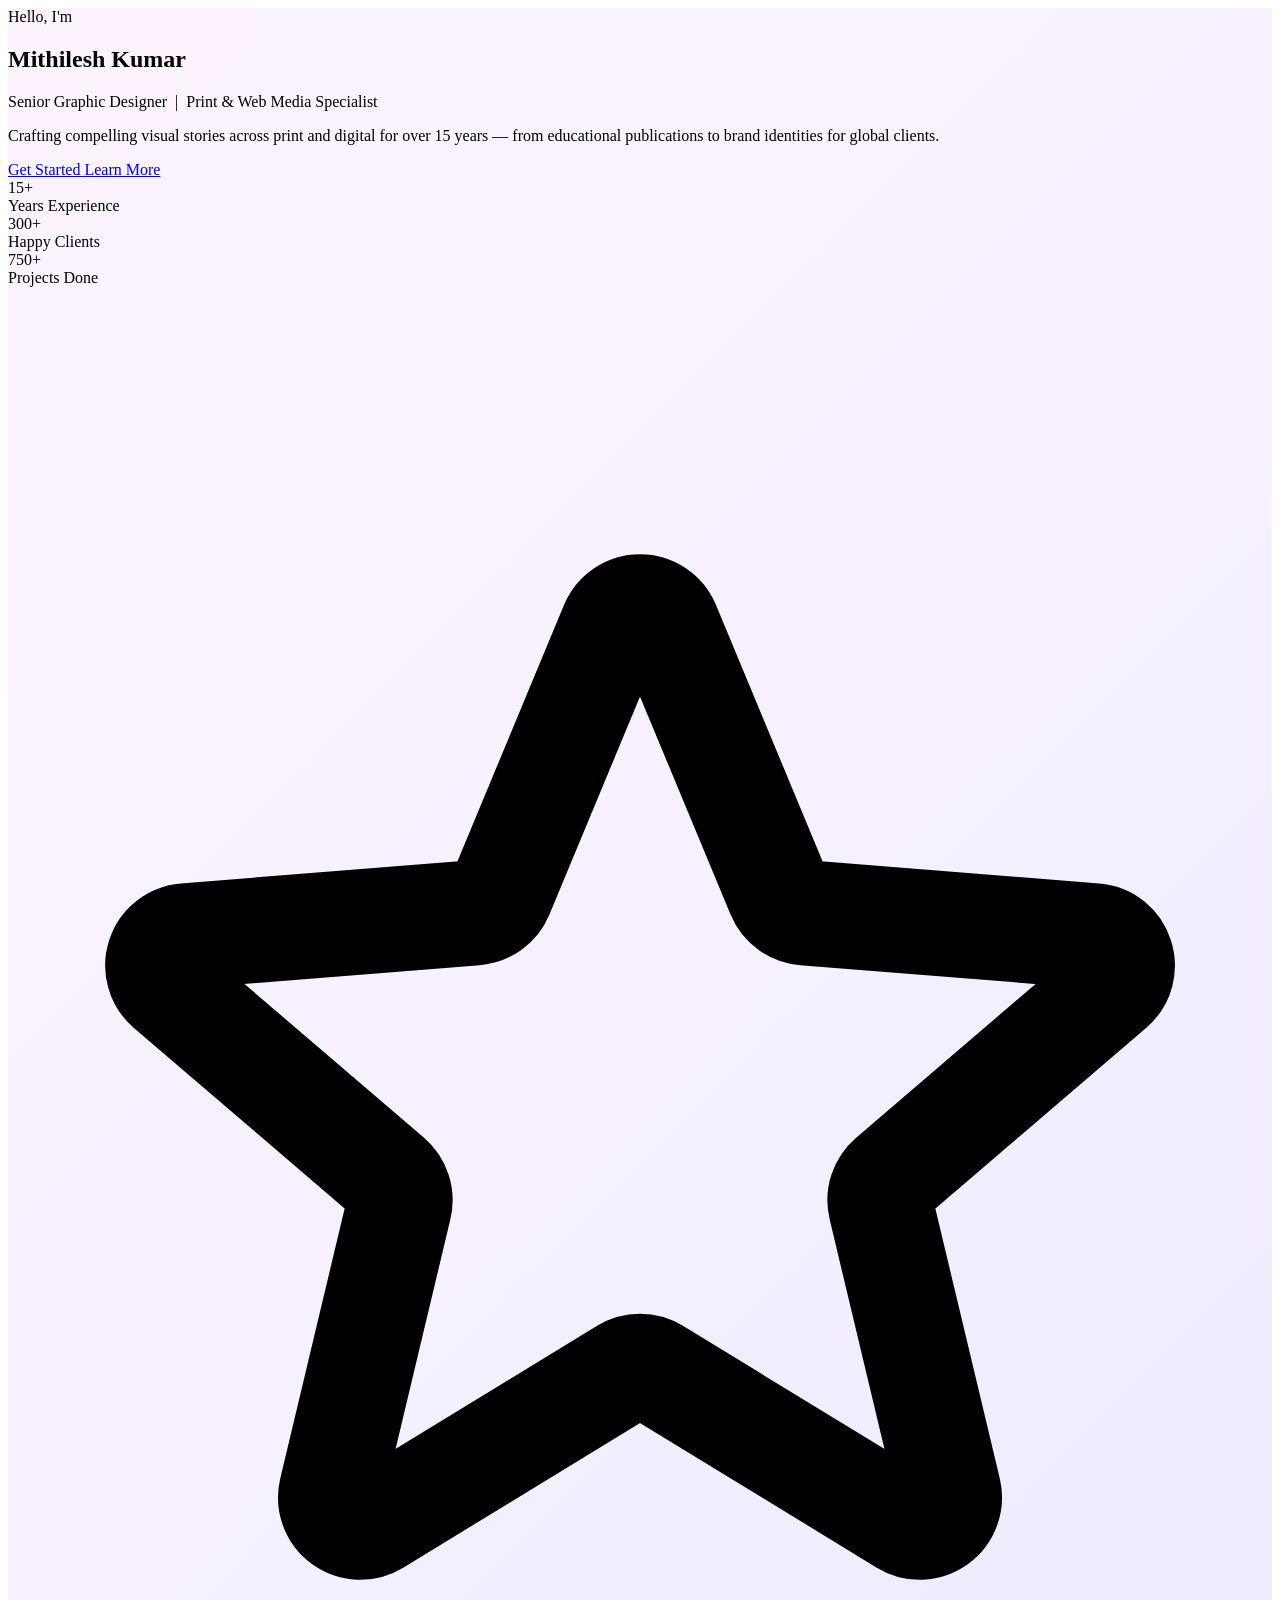
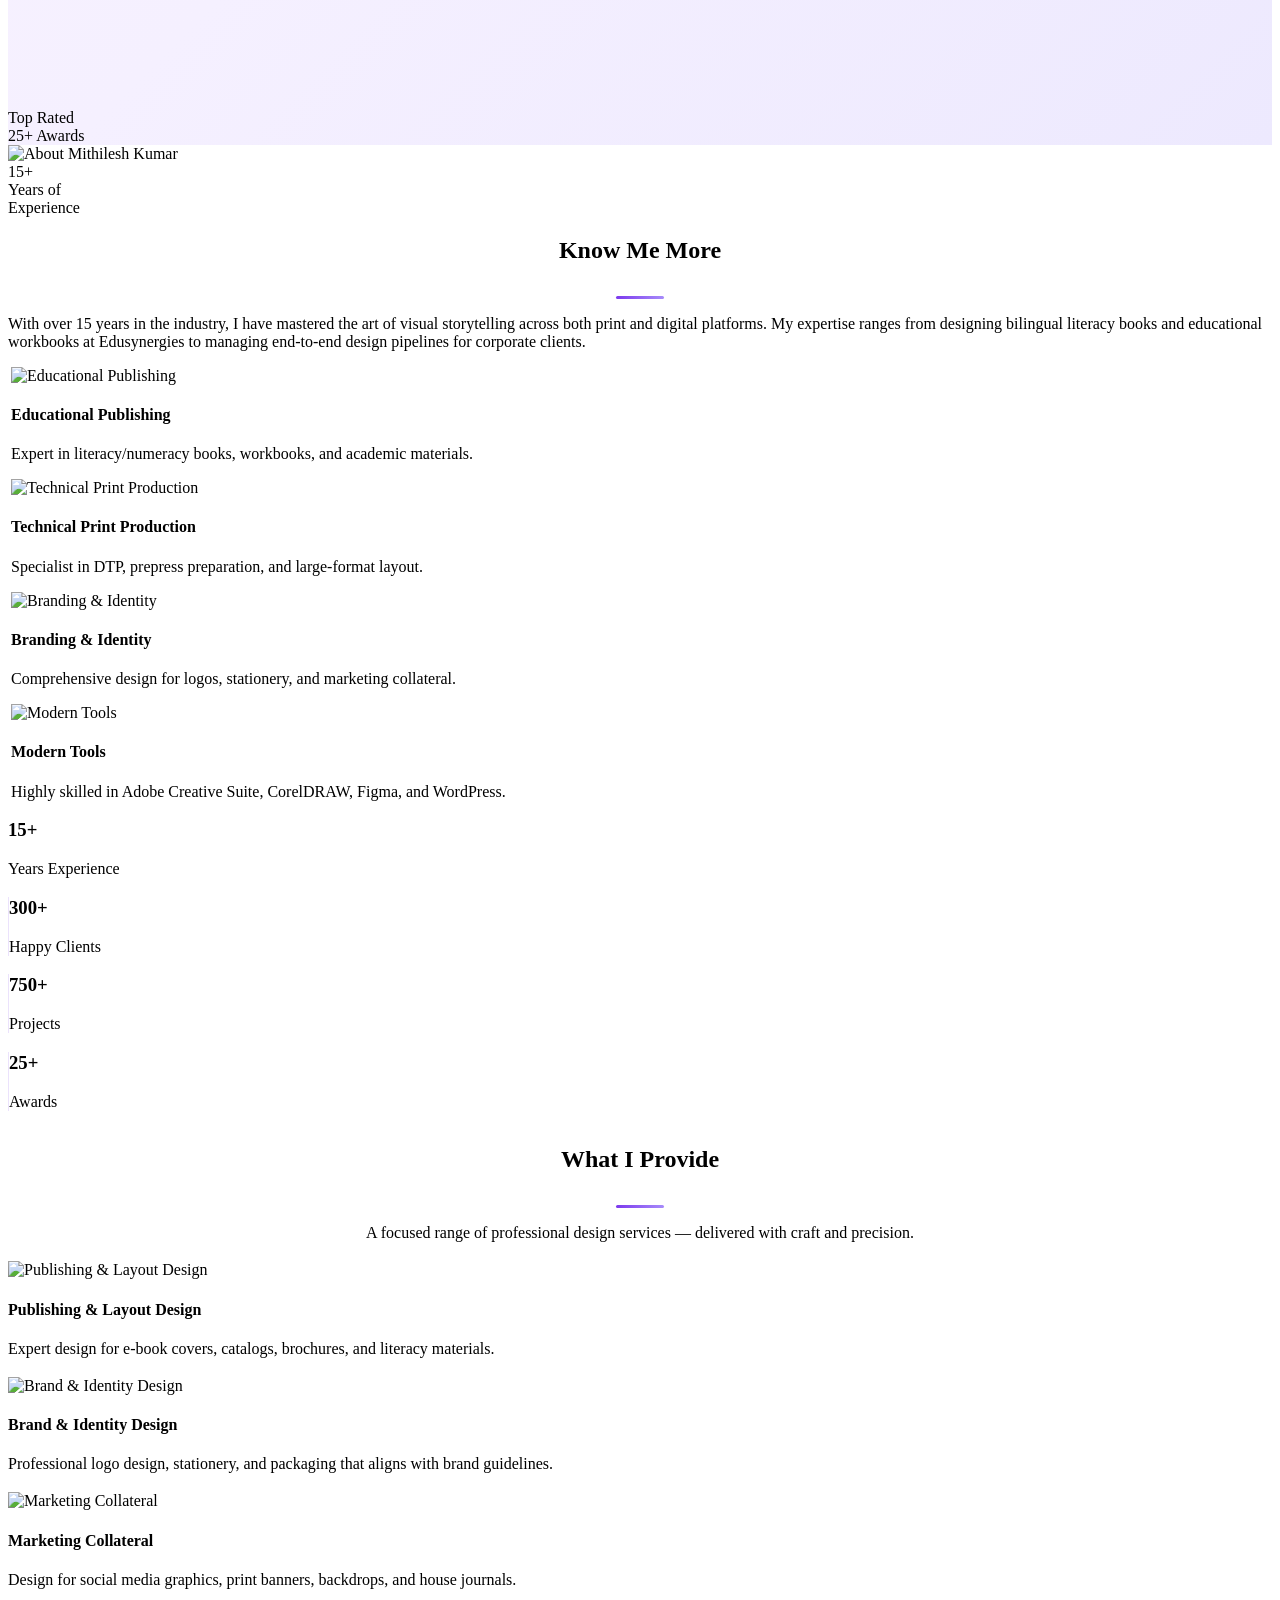
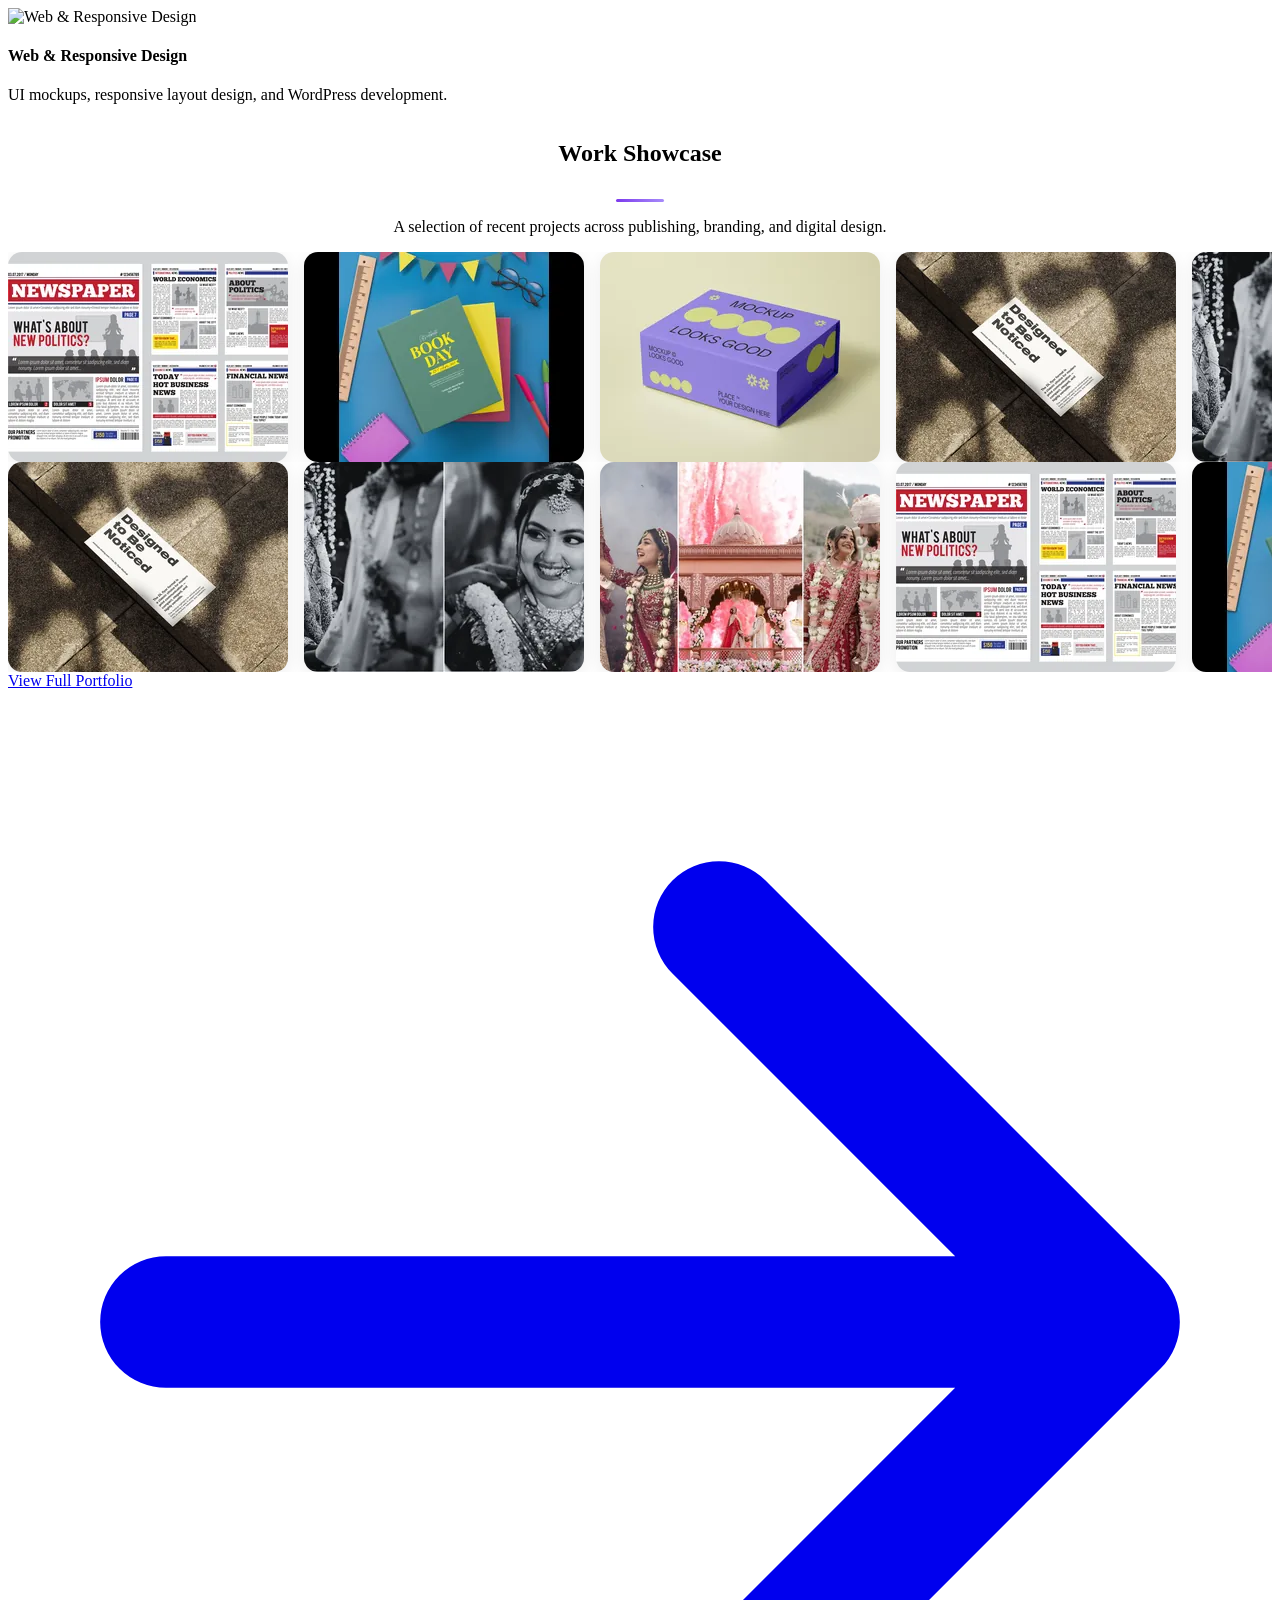
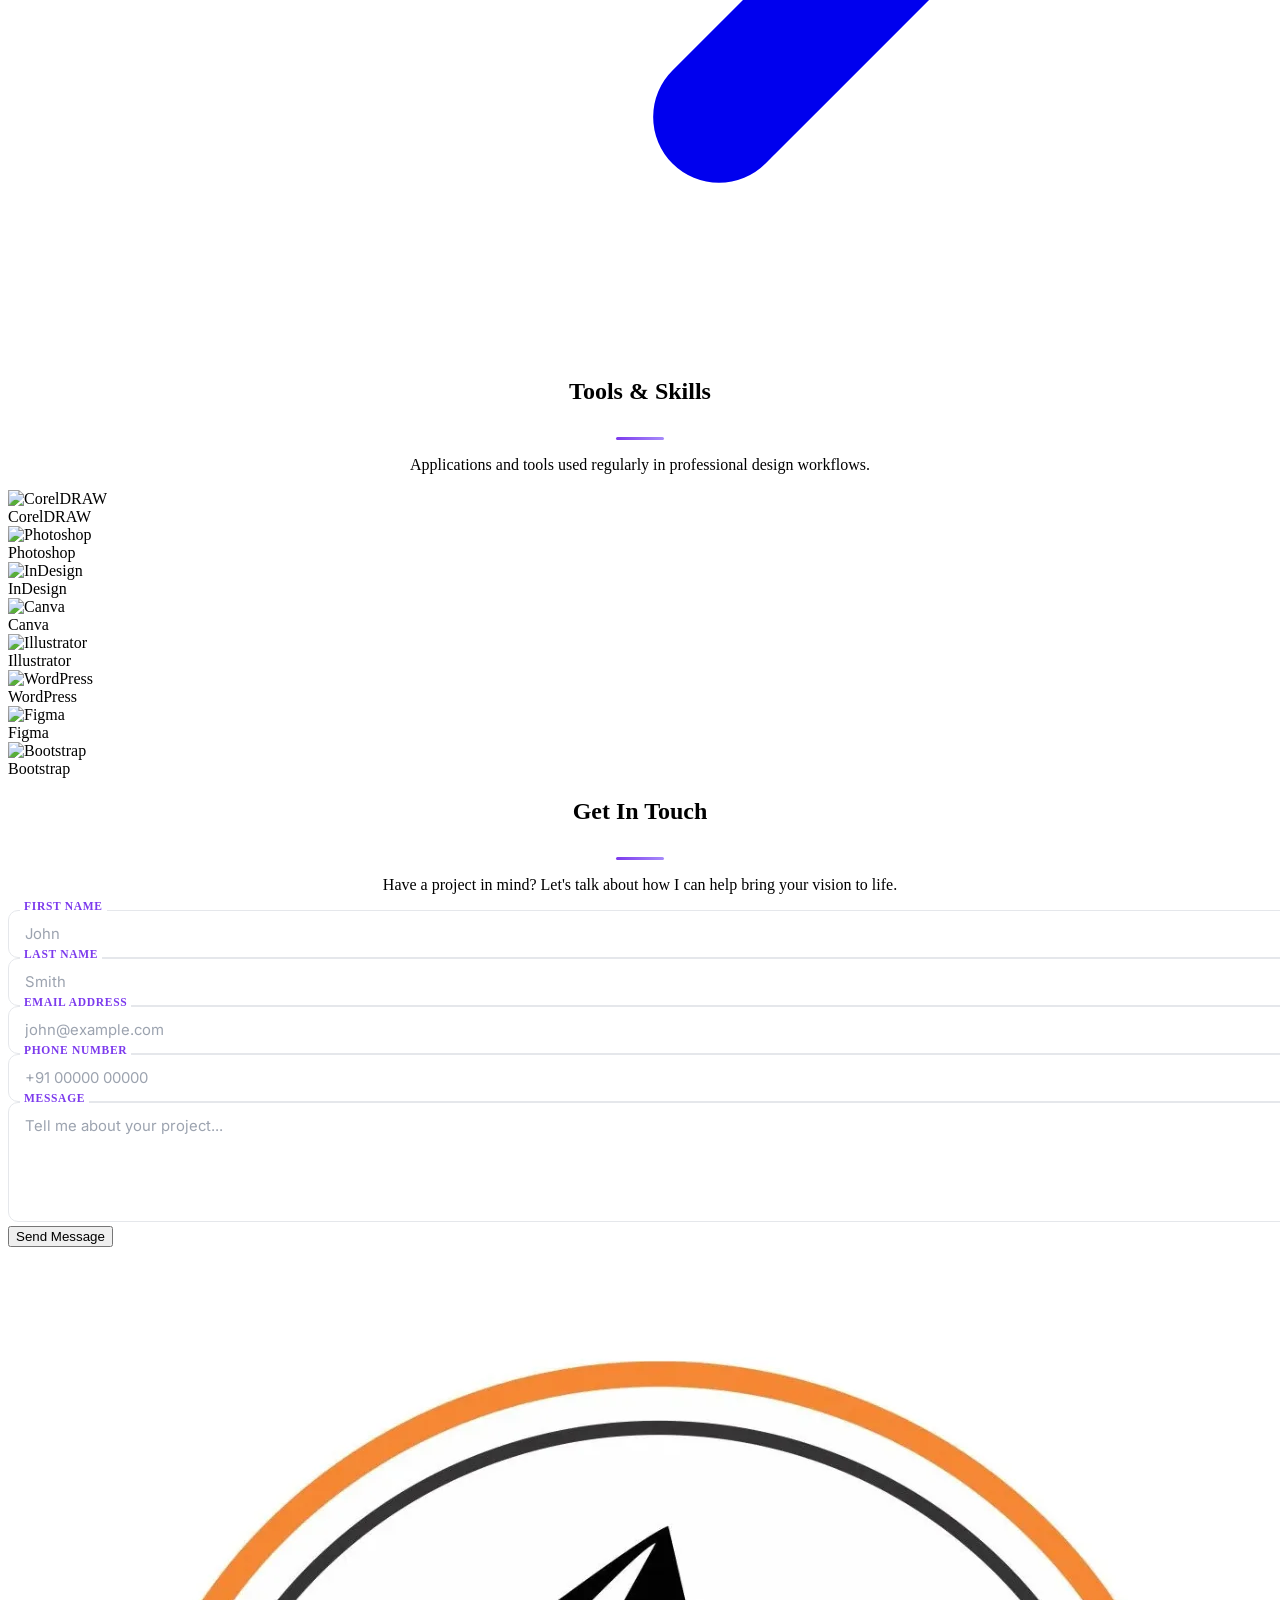
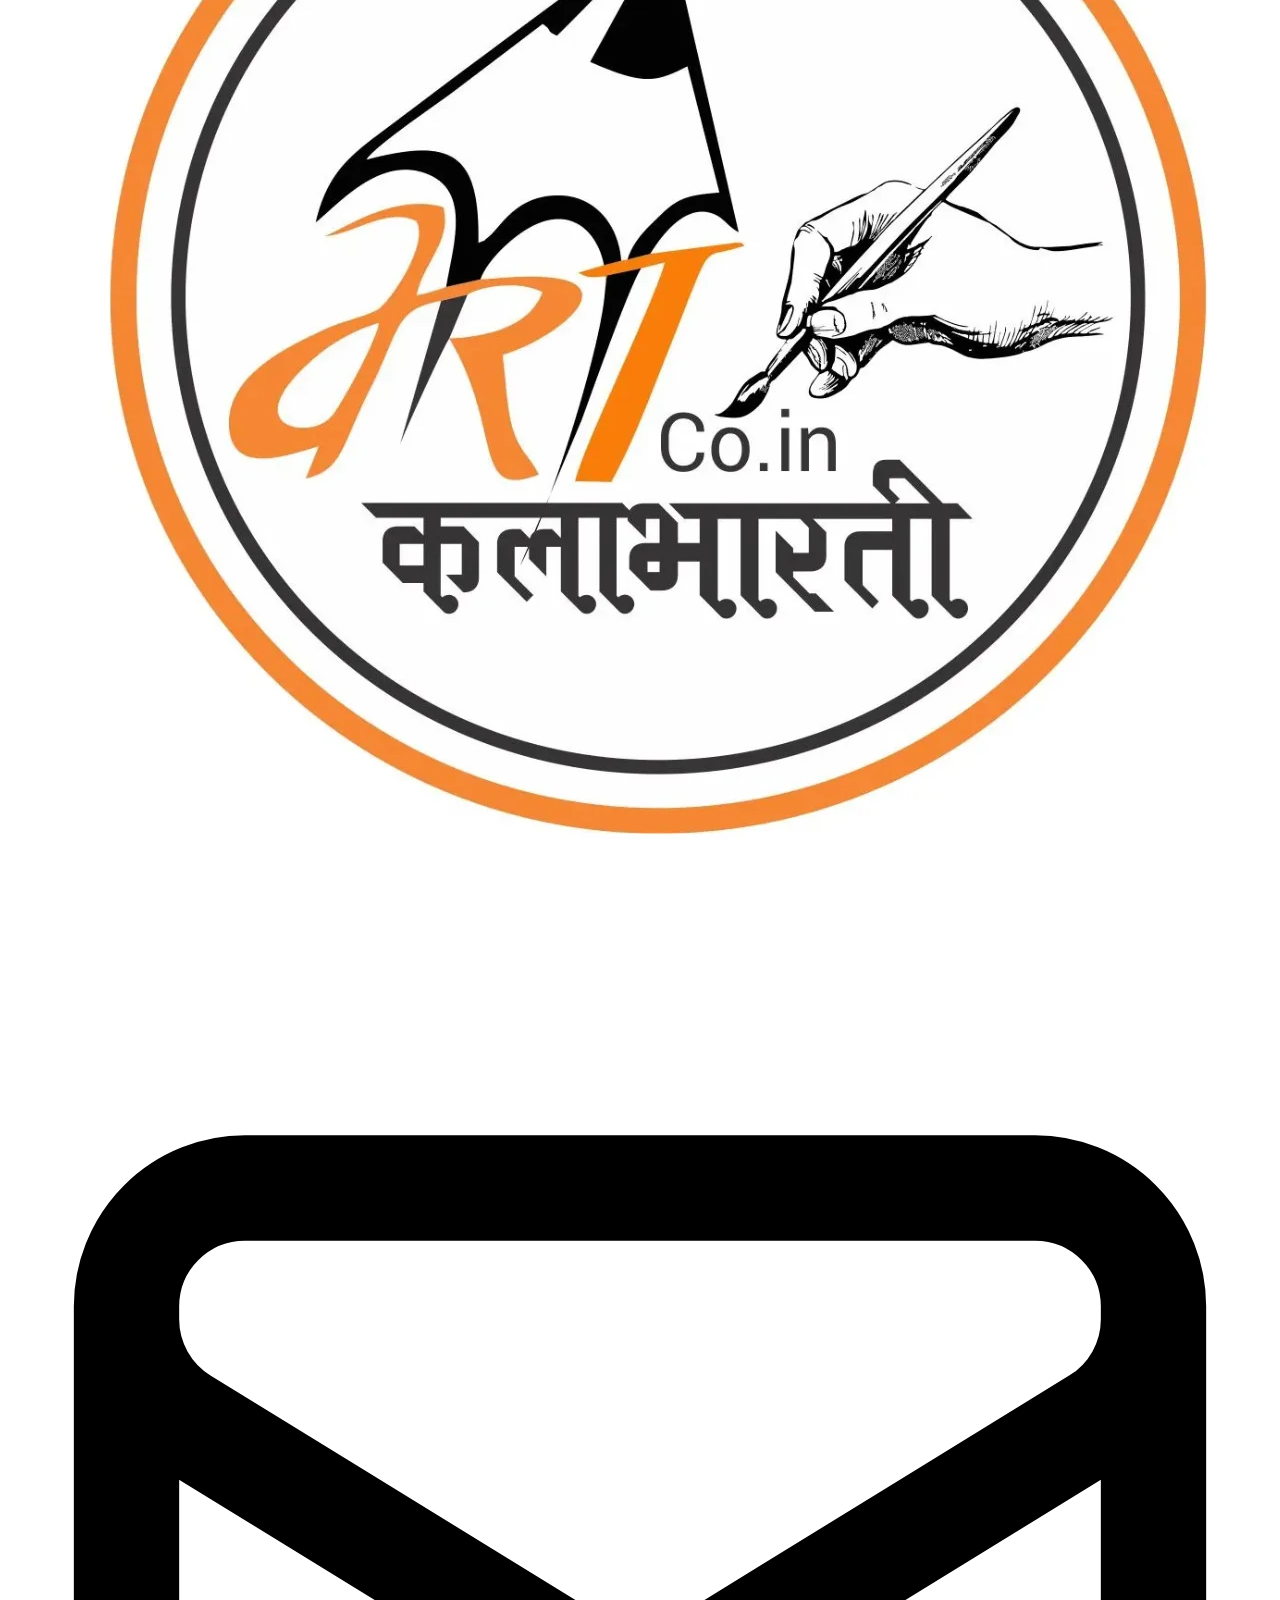
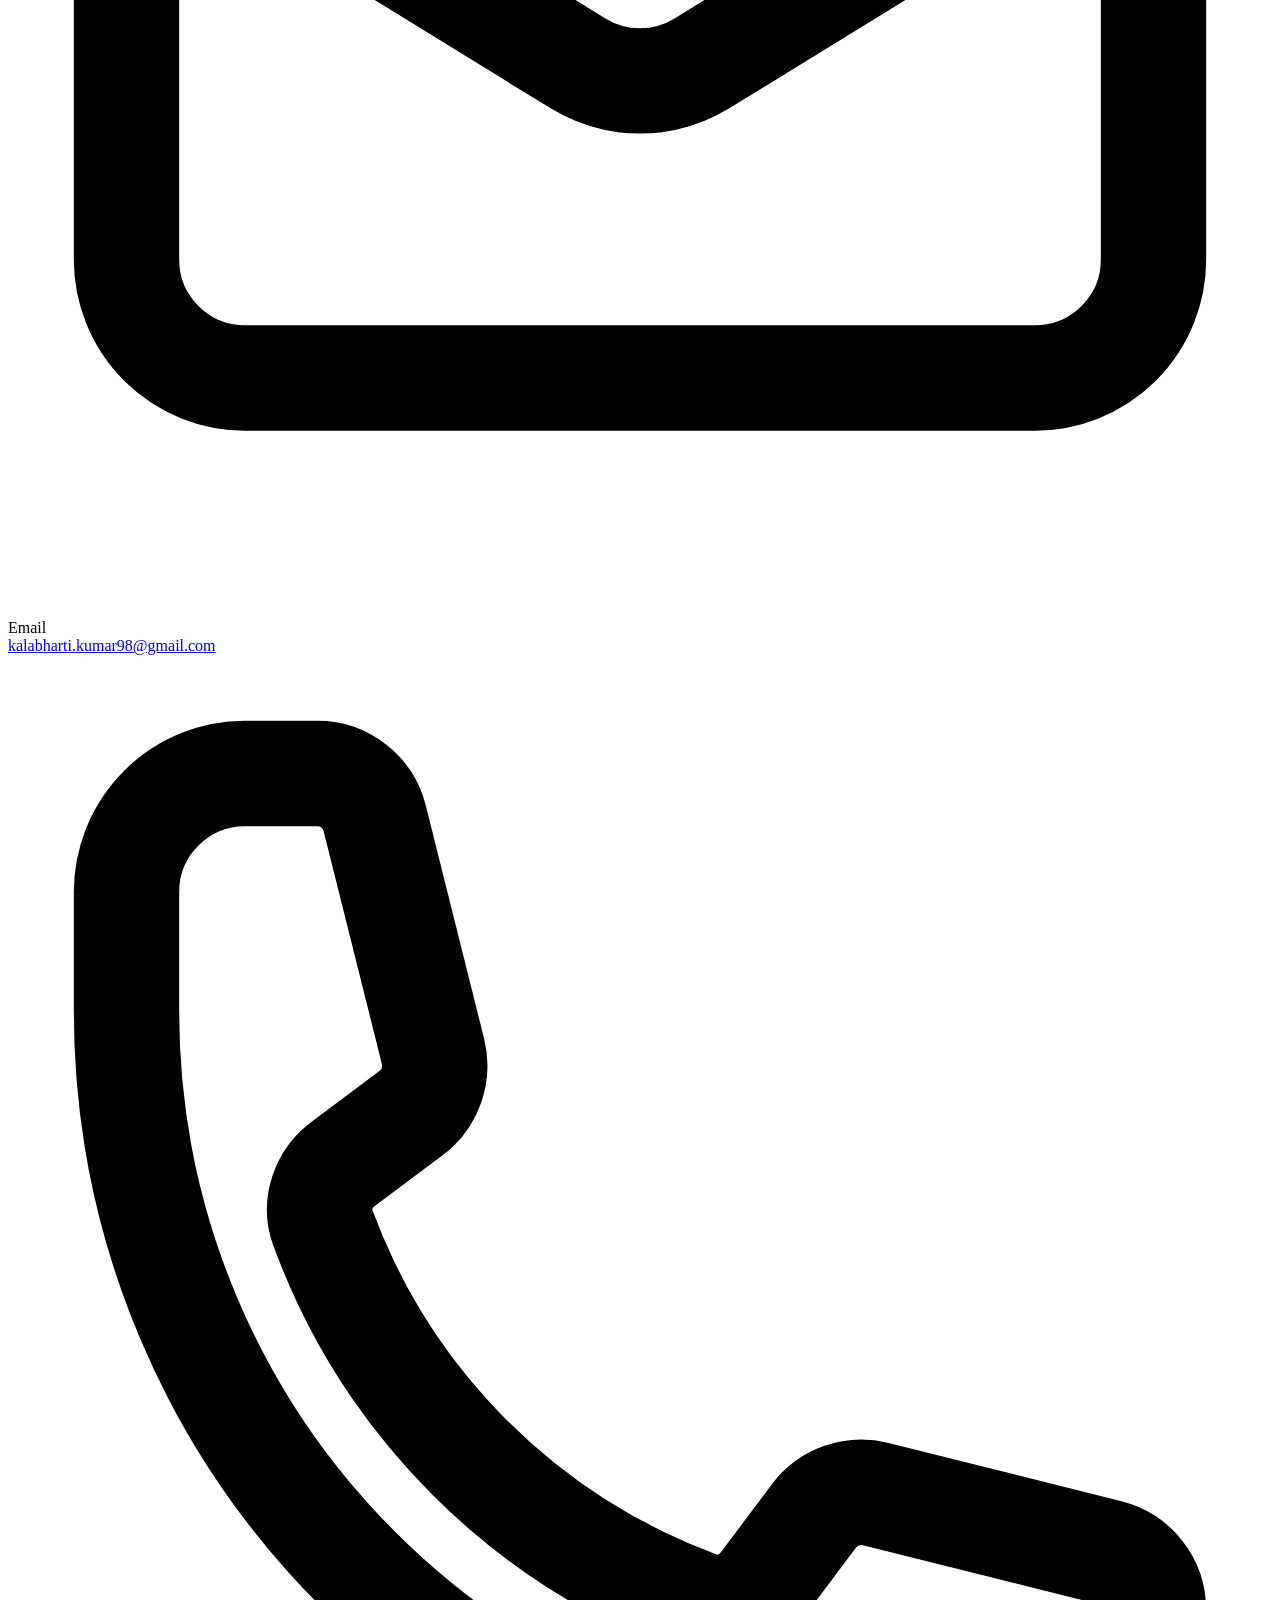
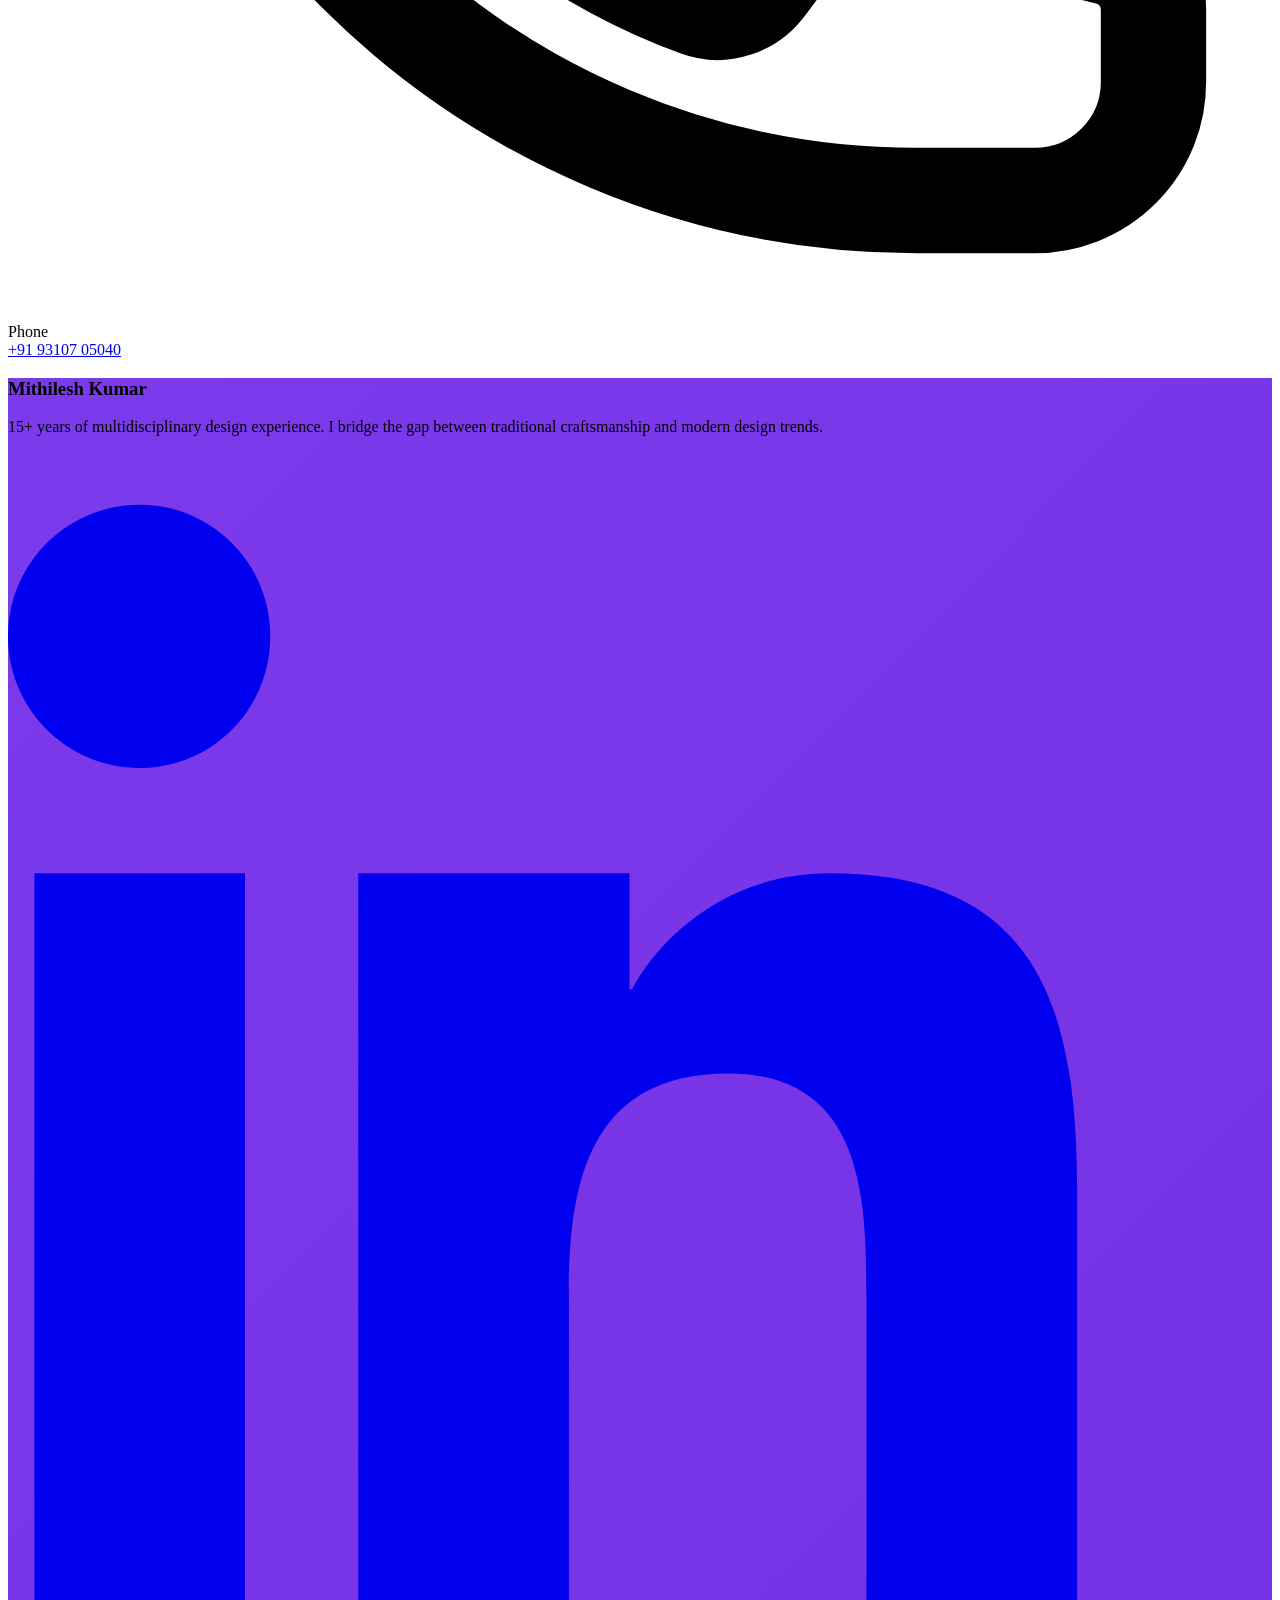
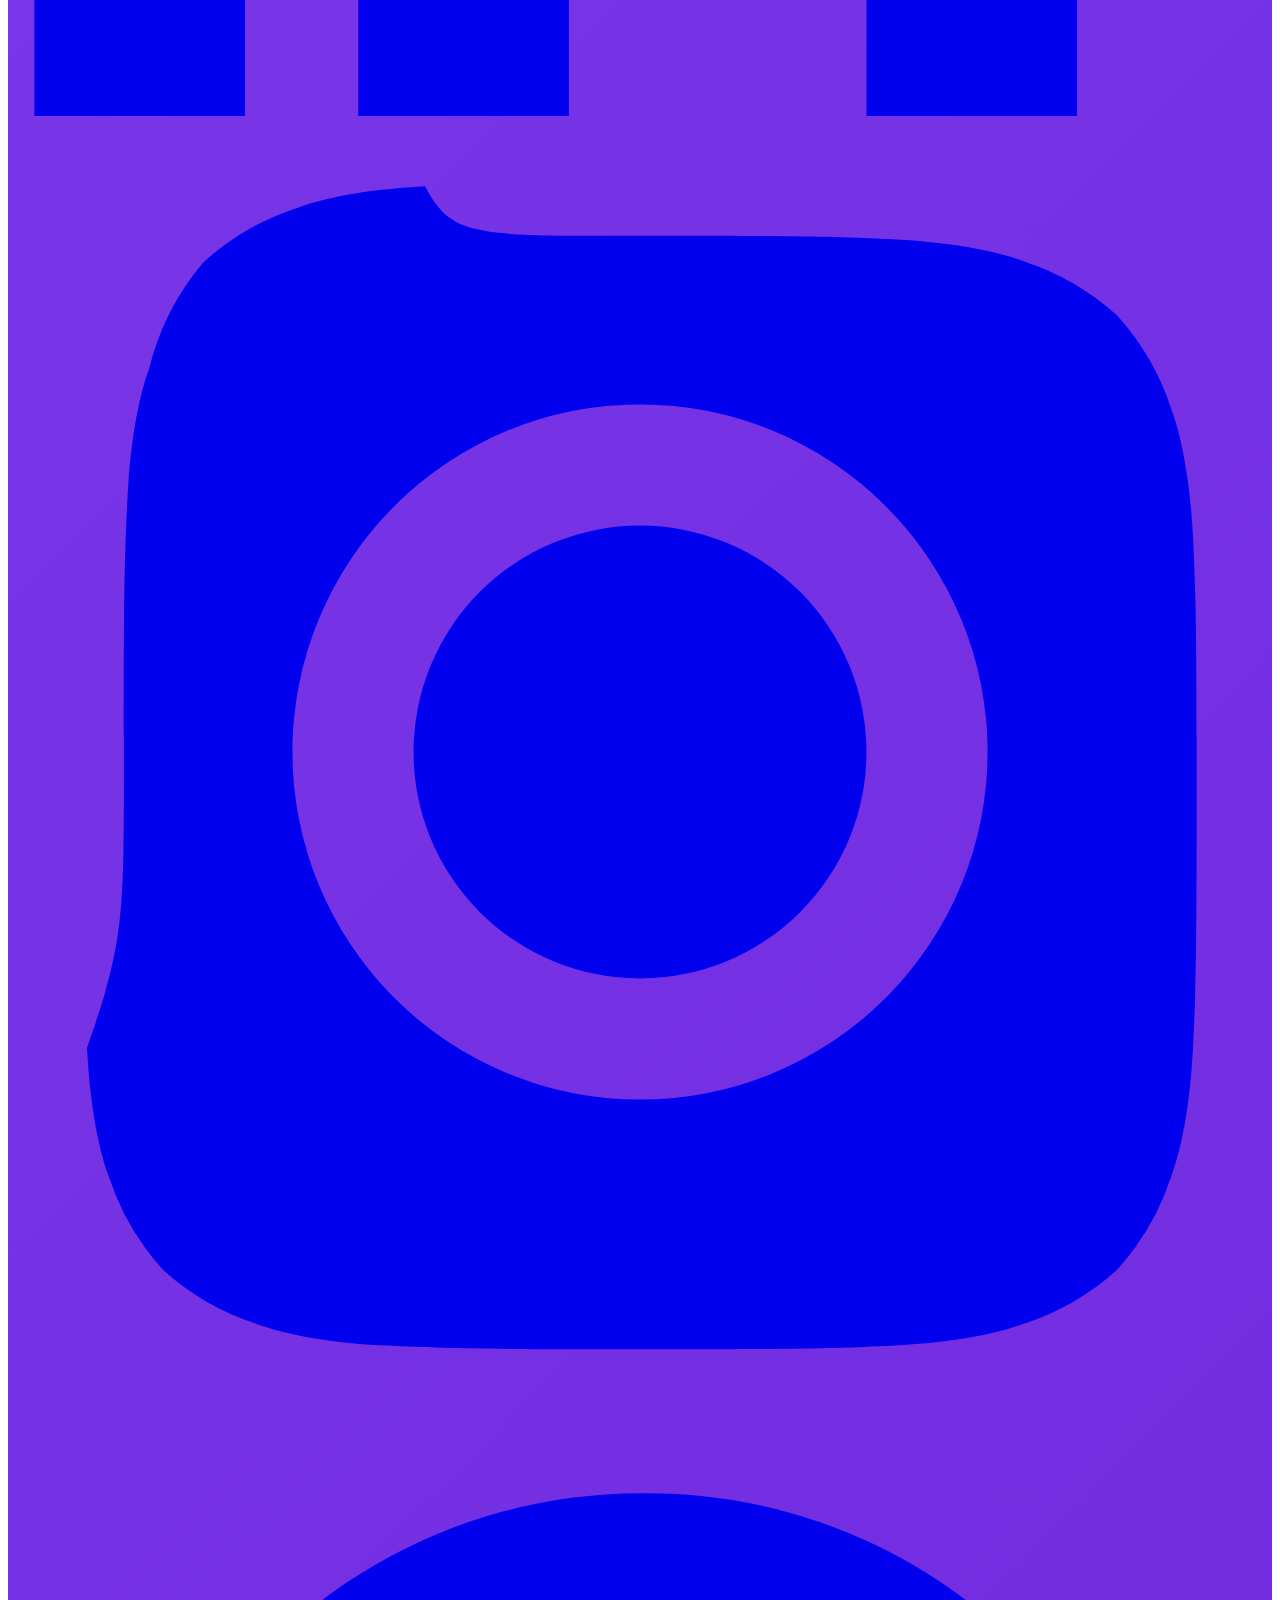
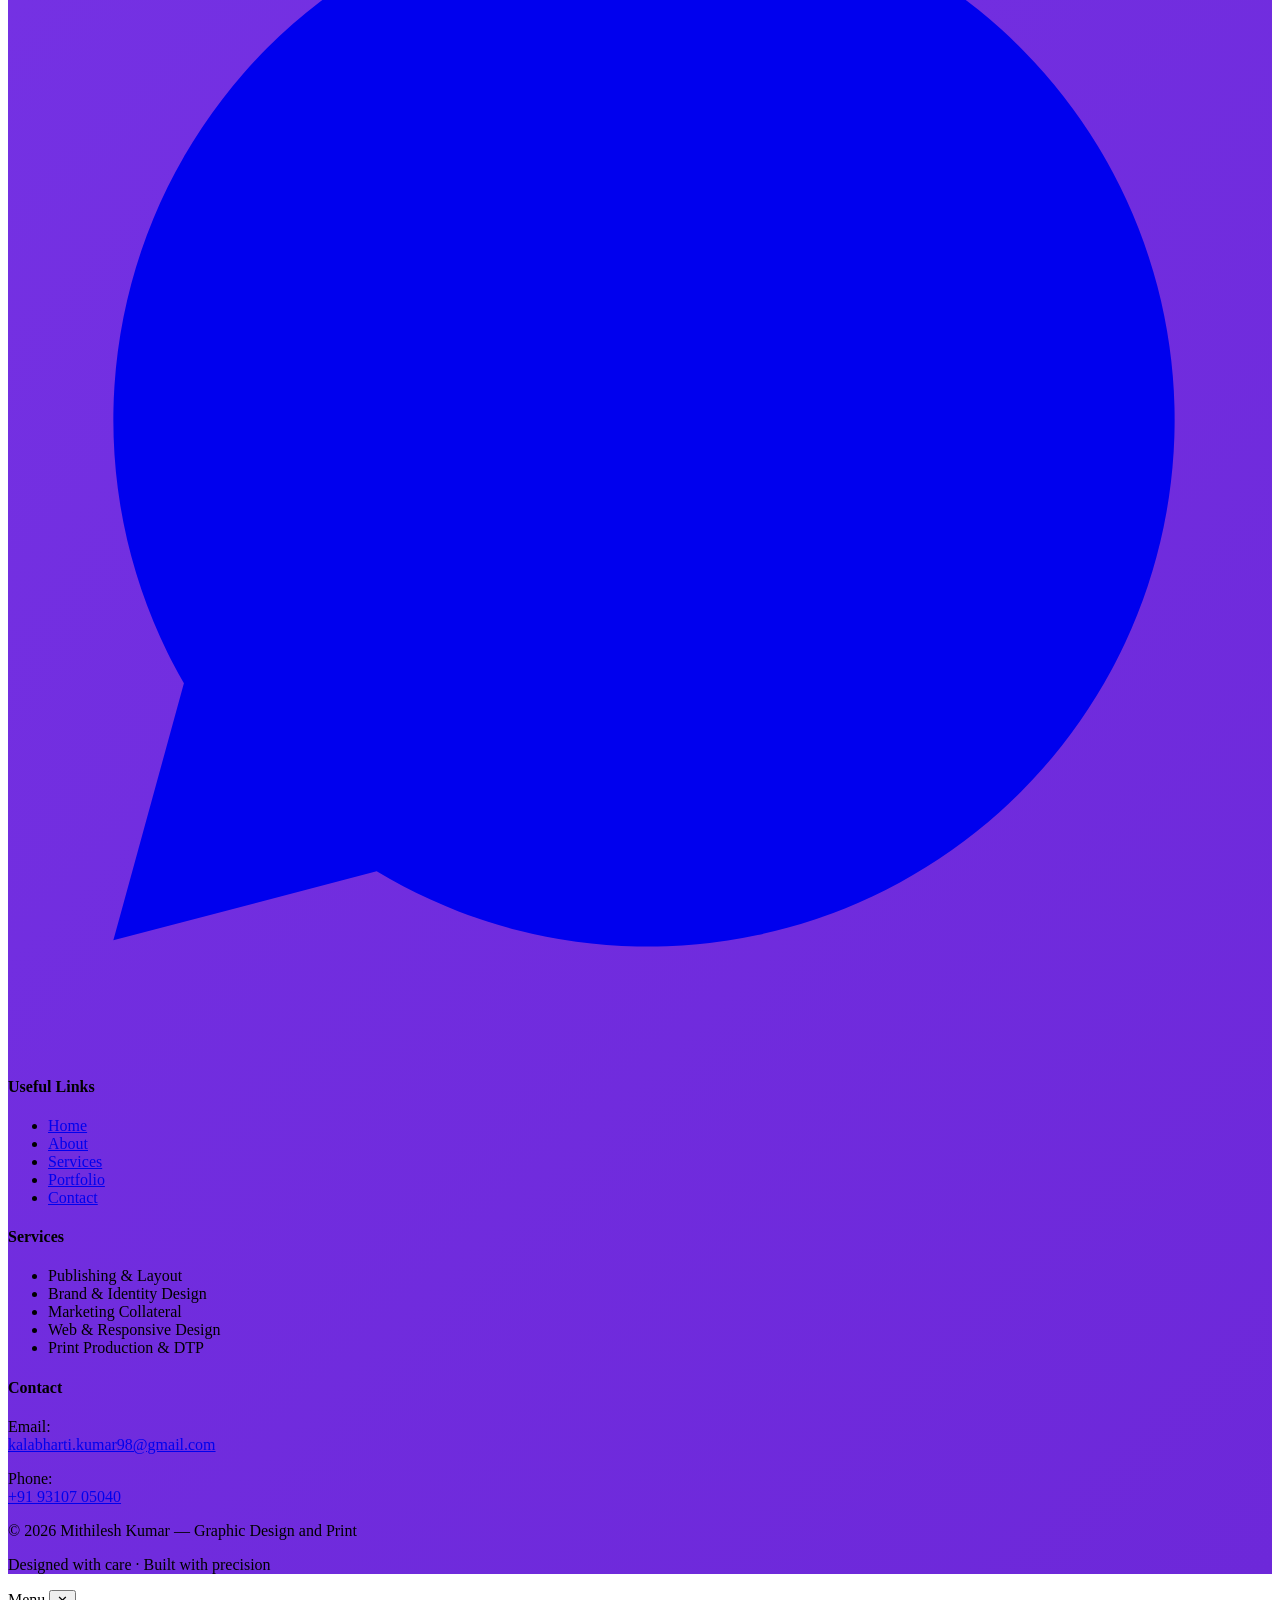
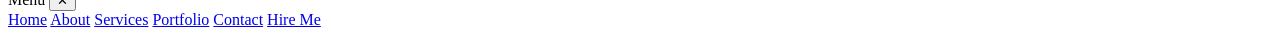
==== commit afe34d57: "CleanUP #1 1. Redundant code cleaned for index.html and portfolio.html 2. Legacy code removed from i" ====
--- a/index.html
+++ b/index.html
@@ -165,26 +165,6 @@
     .counter { transition: transform 0.3s ease; }
     .counter.animate { transform: scale(1.05); }
 
-    /* ── PORTFOLIO HOVER TITLE ── */
-    .port-overlay {
-      position: absolute; inset: 0;
-      background: linear-gradient(to top, rgba(124,58,237,0.82) 0%, rgba(124,58,237,0) 55%);
-      opacity: 0;
-      transition: opacity 0.35s ease;
-      display: flex; align-items: flex-end;
-      padding: 20px;
-    }
-    .port-btn:hover .port-overlay,
-    .port-btn:focus .port-overlay { opacity: 1; }
-    .port-overlay-text {
-      color: white;
-      font-weight: 600;
-      font-size: 0.9rem;
-      transform: translateY(6px);
-      transition: transform 0.35s ease;
-    }
-    .port-btn:hover .port-overlay-text { transform: translateY(0); }
-
     /* ── ABOUT FEATURE CARD ── */
     .about-card {
       border-left: 3px solid transparent;
@@ -265,14 +245,6 @@
     /* ── FOOTER ── */
     #site-footer {
       background: linear-gradient(135deg, #7c3aed 0%, #6d28d9 100%);
-    }
-
-    /* LIGHTBOX */
-    #lightbox img {
-      max-height: 85vh;
-      max-width: 90vw;
-      object-fit: contain;
-      border-radius: 8px;
     }
   
     /* ── MARQUEE ── */
@@ -1081,39 +1053,6 @@
   </footer>
 
 
-  <!-- ─── LIGHTBOX ─── -->
-  <div id="lightbox"
-       class="fixed inset-0 bg-black/90 hidden items-center justify-center z-[999]
-              backdrop-blur-sm">
-
-    <button id="lightboxClose"
-      class="absolute top-5 right-5 w-11 h-11 flex items-center justify-center
-             bg-white/15 backdrop-blur-md rounded-full text-white text-xl
-             hover:bg-white/30 transition z-10">
-      ✕
-    </button>
-
-    <button id="lightboxPrev"
-      class="absolute left-5 w-11 h-11 flex items-center justify-center
-             bg-white/15 backdrop-blur-md rounded-full text-white text-2xl
-             hover:bg-white/30 transition">
-      ‹
-    </button>
-
-    <button id="lightboxNext"
-      class="absolute right-5 w-11 h-11 flex items-center justify-center
-             bg-white/15 backdrop-blur-md rounded-full text-white text-2xl
-             hover:bg-white/30 transition">
-      ›
-    </button>
-
-    <img id="lightboxImage"
-         src=""
-         alt="Lightbox image"
-         class="rounded-xl shadow-2xl"
-         style="max-height:85vh; max-width:90vw; object-fit:contain;">
-  </div>
-
   <!-- Mobile Menu Panel -->
   <div id="mobileMenu"
         class="fixed top-0 right-0 h-full w-3/4 max-w-xs bg-soft shadow-2xl
@@ -1261,51 +1200,6 @@
       }, { threshold: 0.4 }).observe(statsSection);
     }
 
-    /* ── Lightbox ── */
-    const lightbox     = document.getElementById('lightbox');
-    const lightboxImg  = document.getElementById('lightboxImage');
-    const closeBtn     = document.getElementById('lightboxClose');
-    const nextBtn      = document.getElementById('lightboxNext');
-    const prevBtn      = document.getElementById('lightboxPrev');
-    const portBtns     = document.querySelectorAll('.port-btn');
-    const images       = Array.from(portBtns).map(b => b.querySelector('img')?.src).filter(Boolean);
-    let cur            = 0;
-
-    function openLB(i) {
-      cur = i;
-      lightboxImg.src = images[cur];
-      lightbox.classList.remove('hidden');
-      lightbox.classList.add('flex');
-      document.body.style.overflow = 'hidden';
-    }
-    function closeLB() {
-      lightbox.classList.add('hidden');
-      lightbox.classList.remove('flex');
-      document.body.style.overflow = '';
-    }
-    function showNext() { cur = (cur + 1) % images.length; lightboxImg.src = images[cur]; }
-    function showPrev() { cur = (cur - 1 + images.length) % images.length; lightboxImg.src = images[cur]; }
-
-    portBtns.forEach((btn, i) => btn.addEventListener('click', () => openLB(i)));
-    closeBtn.addEventListener('click', closeLB);
-    nextBtn.addEventListener('click', showNext);
-    prevBtn.addEventListener('click', showPrev);
-    lightbox.addEventListener('click', e => { if (e.target === lightbox) closeLB(); });
-
-    document.addEventListener('keydown', e => {
-      if (e.key === 'Escape')      closeLB();
-      if (e.key === 'ArrowRight')  showNext();
-      if (e.key === 'ArrowLeft')   showPrev();
-    });
-
-    let touchStartX = 0;
-    lightbox.addEventListener('touchstart', e => { touchStartX = e.touches[0].clientX; });
-    lightbox.addEventListener('touchend',   e => {
-      const dx = e.changedTouches[0].clientX - touchStartX;
-      if (dx > 50) showPrev();
-      if (dx < -50) showNext();
-    });
-
   });
   </script>
 
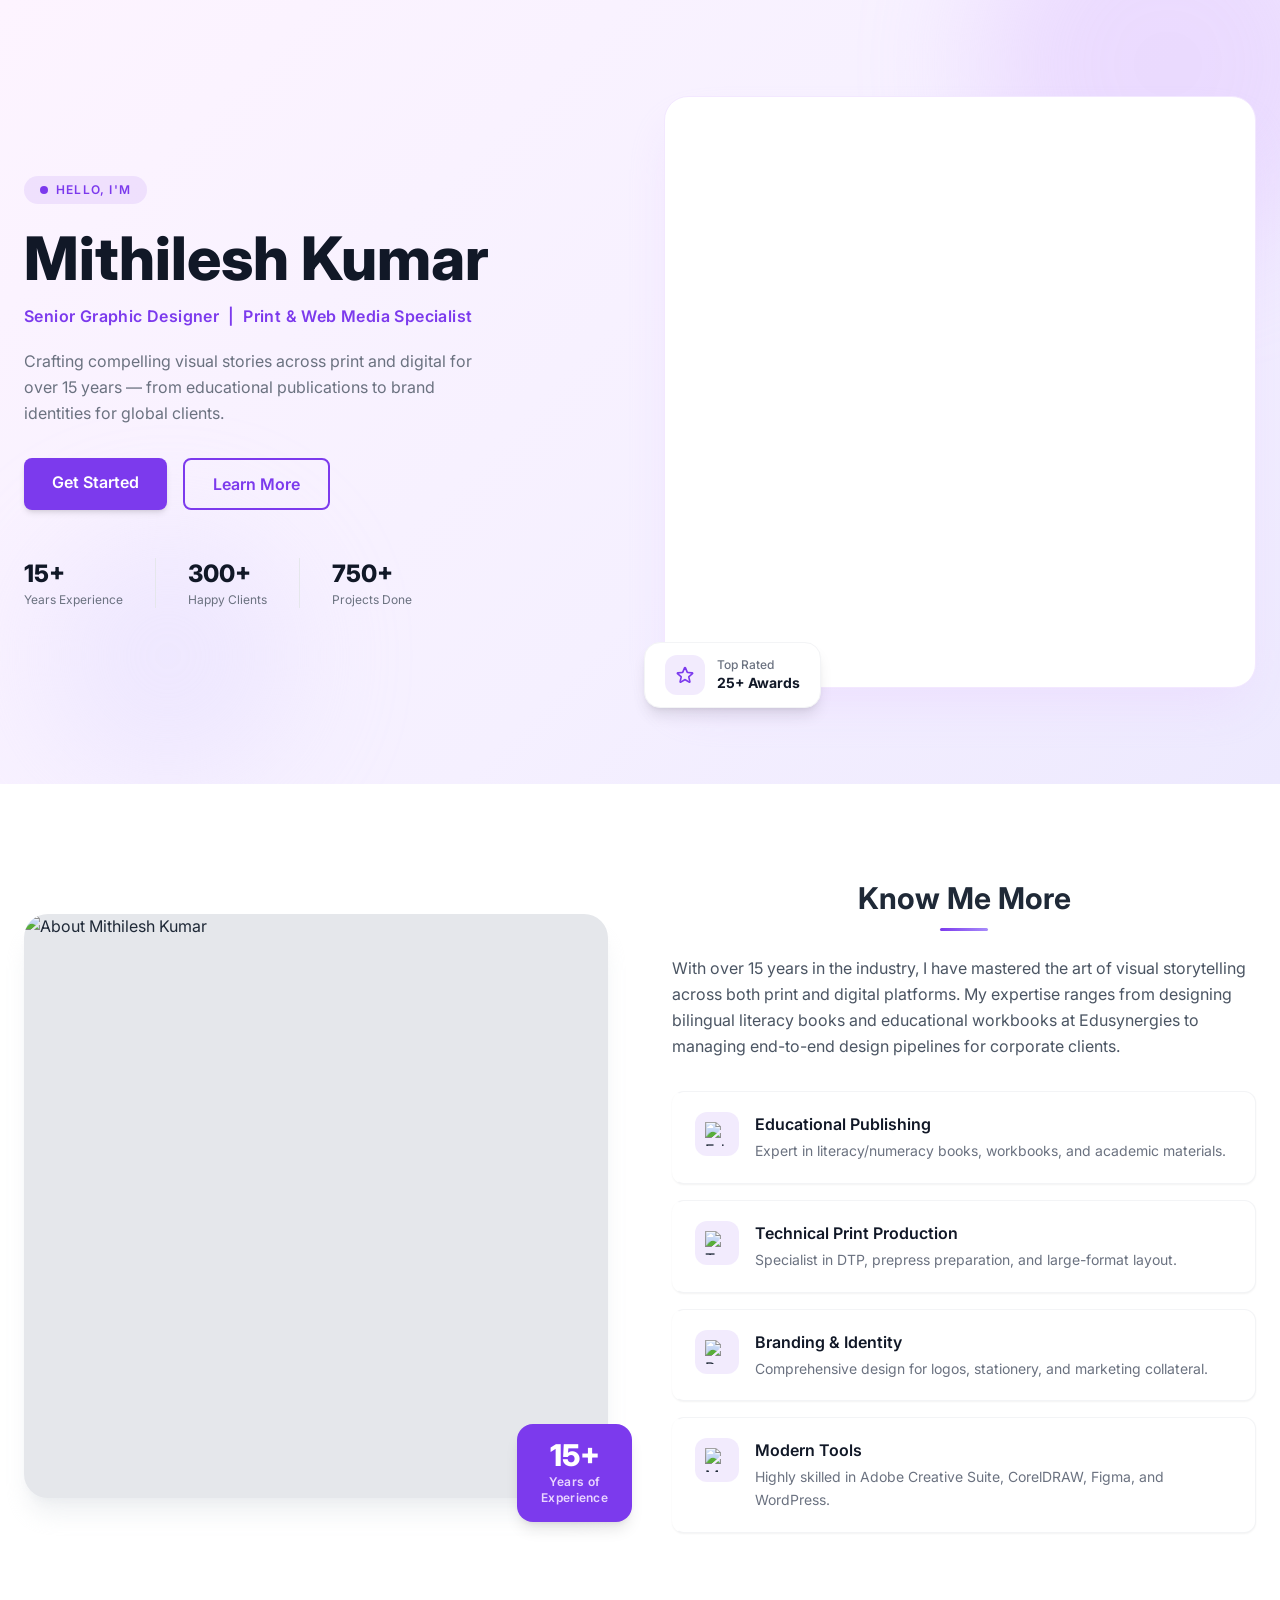
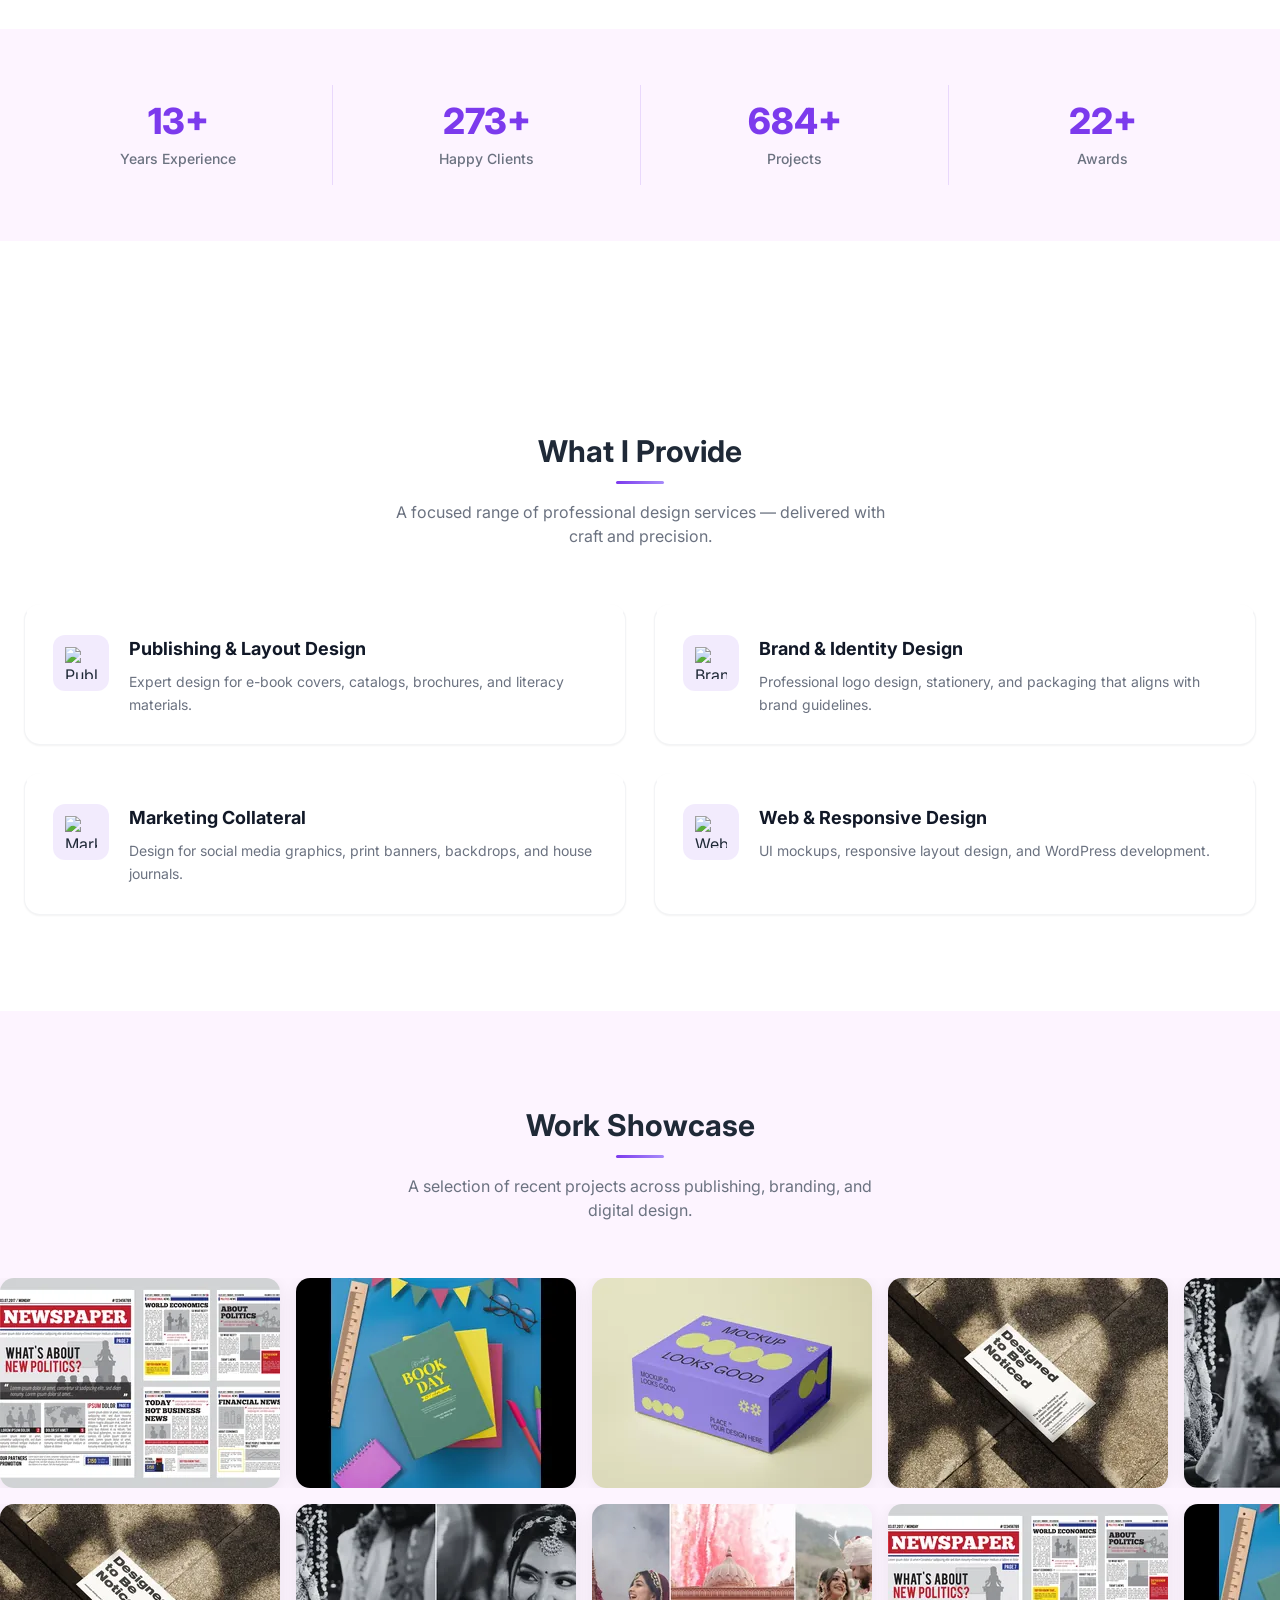
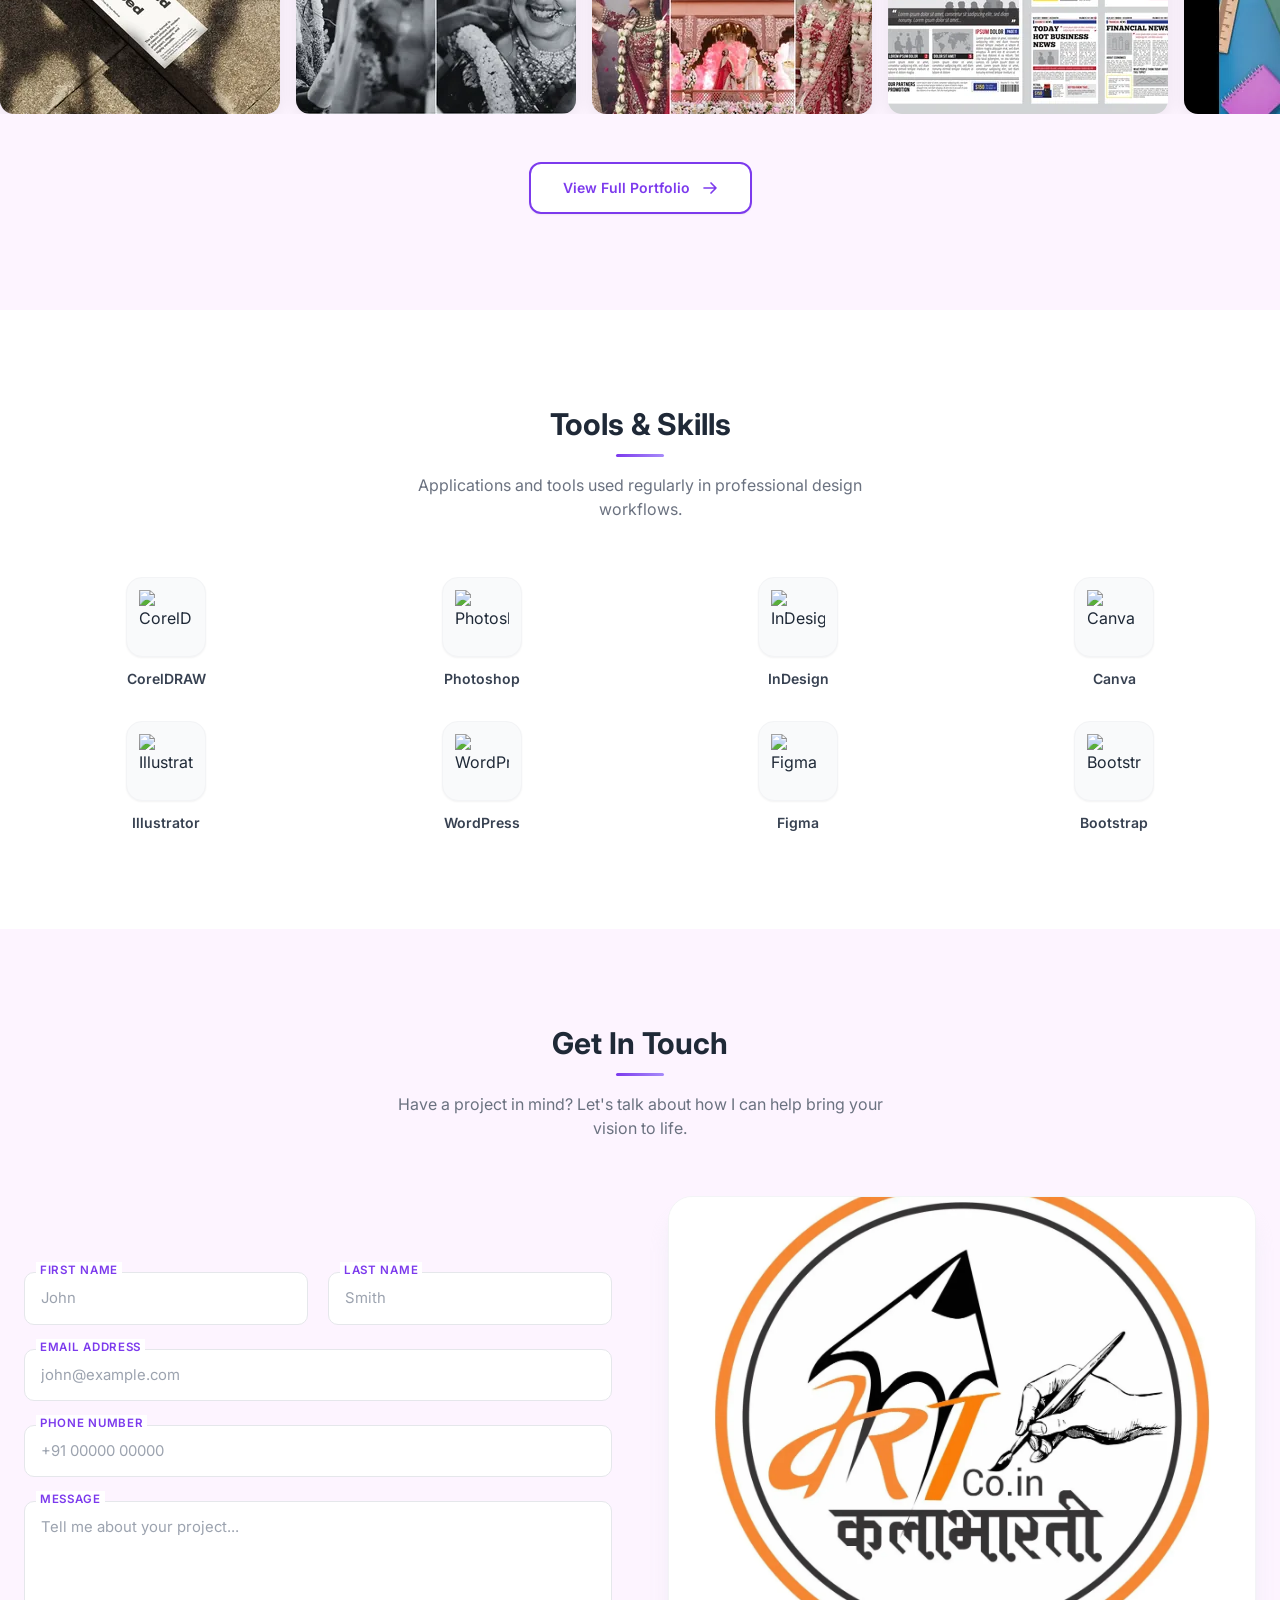
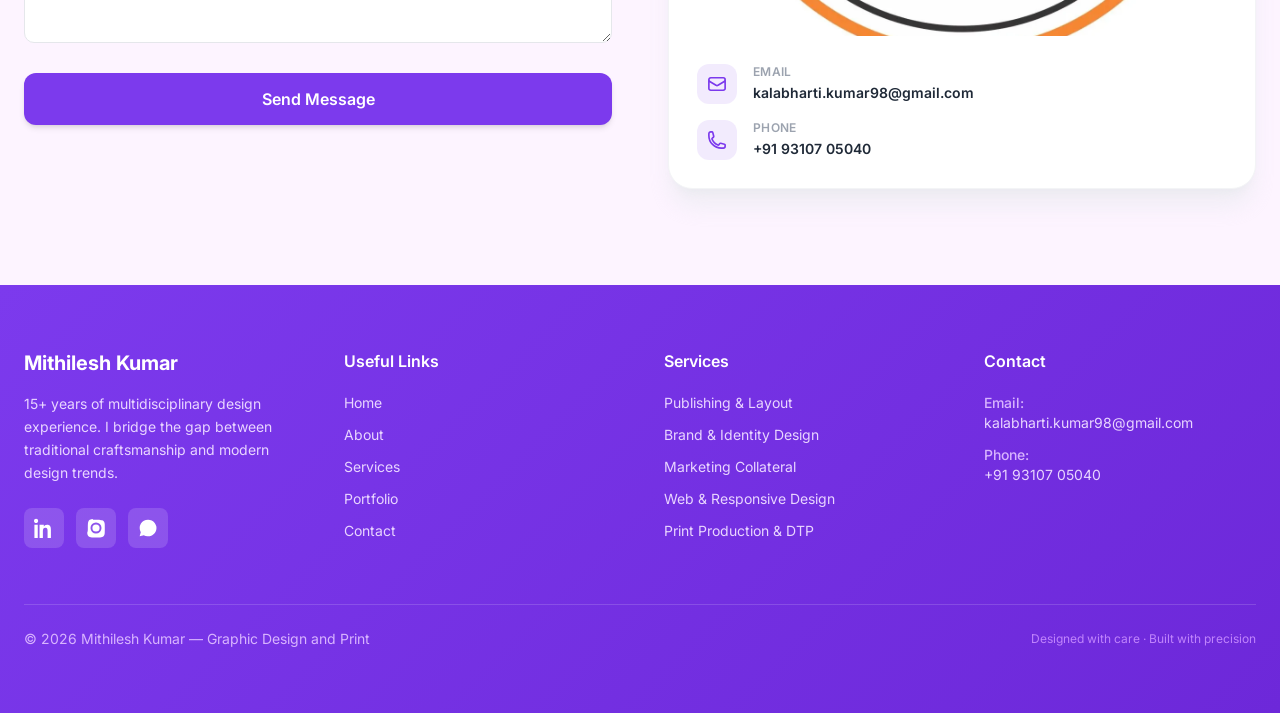
==== commit 239b44c1: "Tailwind moved from CDN to minified external css" ====
--- a/index.html
+++ b/index.html
@@ -13,7 +13,7 @@
         branding, publishing, and responsive web design. Explore portfolio, services, and professional work.">
 
   <!-- Canonical URL -->
-  <link rel="canonical" href="https://prasenjeetsc.github.io/MKumarFolio/">
+  <link rel="canonical" href="https://kalabharti.in/">
 
   <!-- FAVICONS -->
   <link rel="icon" href="/assets/icons/favicon.ico" />
@@ -33,23 +33,23 @@
   <meta property="og:title" content="Mithilesh Kumar | Senior Graphic Designer Portfolio">
   <meta property="og:description" content="Explore the professional portfolio of Mithilesh Kumar — 15+ years of experience in branding, publishing, and digital design.">
   <meta property="og:type" content="website">
-  <meta property="og:url" content="https://prasenjeetsc.github.io/MKumarFolio/">
-  <meta property="og:image" content="https://prasenjeetsc.github.io/MKumarFolio/assets/og/og-preview.webp">
+  <meta property="og:url" content="https://kalabharti.in/">
+  <meta property="og:image" content="https://kalabharti.in/assets/og/og-preview.webp">
   <meta property="og:site_name" content="Mithilesh Kumar Portfolio">
 
   <!-- Twitter Card -->
   <meta name="twitter:card" content="summary_large_image">
   <meta name="twitter:title" content="Mithilesh Kumar | Senior Graphic Designer Portfolio">
   <meta name="twitter:description" content="15+ years of experience in graphic design, branding, publishing, and digital media. View portfolio and services.">
-  <meta name="twitter:image" content="https://prasenjeetsc.github.io/MKumarFolio/assets/og/og-preview.webp">
+  <meta name="twitter:image" content="https://kalabharti.in/assets/og/og-preview.webp">
 
   <script type="application/ld+json">
   {
     "@context": "https://schema.org",
     "@type": "Person",
     "name": "Mithilesh Kumar",
-    "url": "https://prasenjeetsc.github.io/MKumarFolio/",
-    "image": "https://prasenjeetsc.github.io/MKumarFolio/assets/images/profile.jpg",
+    "url": "https://kalabharti.in/",
+    "image": "https://kalabharti.in/assets/images/profile.jpg",
     "jobTitle": "Senior Graphic Designer",
     "description": "Senior graphic designer with 15+ years of experience in branding, publishing, print production, and digital media design.",
     "sameAs": [
@@ -58,27 +58,12 @@
     ],
     "knowsAbout": ["Graphic Design","Brand Identity","Publishing Layout","Print Production","UI Design","Web Design","Adobe Photoshop","Adobe Illustrator","Figma","WordPress"],
     "hasOccupation": { "@type": "Occupation", "name": "Graphic Designer" },
-    "mainEntityOfPage": { "@type": "WebPage", "@id": "https://prasenjeetsc.github.io/MKumarFolio/" }
+    "mainEntityOfPage": { "@type": "WebPage", "@id": "https://kalabharti.in/" }
   }
   </script>
 
-  <script src="https://cdn.tailwindcss.com"></script>
-
-  <script>
-    tailwind.config = {
-      theme: {
-        extend: {
-          colors: {
-            brand: '#7c3aed',
-            soft:  '#fdf4ff'
-          },
-          fontFamily: {
-            sans: ['Inter', 'system-ui', 'sans-serif']
-          }
-        }
-      }
-    }
-  </script>
+  <!-- STYLESHEET -->
+  <link rel="stylesheet" href="assets/css/output.css" />
 
   <!-- Google Font: Inter -->
   <link rel="preconnect" href="https://fonts.googleapis.com">
--- a/assets/css/output.css
+++ b/assets/css/output.css
@@ -0,0 +1 @@
+*,:after,:before{--tw-border-spacing-x:0;--tw-border-spacing-y:0;--tw-translate-x:0;--tw-translate-y:0;--tw-rotate:0;--tw-skew-x:0;--tw-skew-y:0;--tw-scale-x:1;--tw-scale-y:1;--tw-pan-x: ;--tw-pan-y: ;--tw-pinch-zoom: ;--tw-scroll-snap-strictness:proximity;--tw-gradient-from-position: ;--tw-gradient-via-position: ;--tw-gradient-to-position: ;--tw-ordinal: ;--tw-slashed-zero: ;--tw-numeric-figure: ;--tw-numeric-spacing: ;--tw-numeric-fraction: ;--tw-ring-inset: ;--tw-ring-offset-width:0px;--tw-ring-offset-color:#fff;--tw-ring-color:rgba(59,130,246,.5);--tw-ring-offset-shadow:0 0 #0000;--tw-ring-shadow:0 0 #0000;--tw-shadow:0 0 #0000;--tw-shadow-colored:0 0 #0000;--tw-blur: ;--tw-brightness: ;--tw-contrast: ;--tw-grayscale: ;--tw-hue-rotate: ;--tw-invert: ;--tw-saturate: ;--tw-sepia: ;--tw-drop-shadow: ;--tw-backdrop-blur: ;--tw-backdrop-brightness: ;--tw-backdrop-contrast: ;--tw-backdrop-grayscale: ;--tw-backdrop-hue-rotate: ;--tw-backdrop-invert: ;--tw-backdrop-opacity: ;--tw-backdrop-saturate: ;--tw-backdrop-sepia: ;--tw-contain-size: ;--tw-contain-layout: ;--tw-contain-paint: ;--tw-contain-style: }::backdrop{--tw-border-spacing-x:0;--tw-border-spacing-y:0;--tw-translate-x:0;--tw-translate-y:0;--tw-rotate:0;--tw-skew-x:0;--tw-skew-y:0;--tw-scale-x:1;--tw-scale-y:1;--tw-pan-x: ;--tw-pan-y: ;--tw-pinch-zoom: ;--tw-scroll-snap-strictness:proximity;--tw-gradient-from-position: ;--tw-gradient-via-position: ;--tw-gradient-to-position: ;--tw-ordinal: ;--tw-slashed-zero: ;--tw-numeric-figure: ;--tw-numeric-spacing: ;--tw-numeric-fraction: ;--tw-ring-inset: ;--tw-ring-offset-width:0px;--tw-ring-offset-color:#fff;--tw-ring-color:rgba(59,130,246,.5);--tw-ring-offset-shadow:0 0 #0000;--tw-ring-shadow:0 0 #0000;--tw-shadow:0 0 #0000;--tw-shadow-colored:0 0 #0000;--tw-blur: ;--tw-brightness: ;--tw-contrast: ;--tw-grayscale: ;--tw-hue-rotate: ;--tw-invert: ;--tw-saturate: ;--tw-sepia: ;--tw-drop-shadow: ;--tw-backdrop-blur: ;--tw-backdrop-brightness: ;--tw-backdrop-contrast: ;--tw-backdrop-grayscale: ;--tw-backdrop-hue-rotate: ;--tw-backdrop-invert: ;--tw-backdrop-opacity: ;--tw-backdrop-saturate: ;--tw-backdrop-sepia: ;--tw-contain-size: ;--tw-contain-layout: ;--tw-contain-paint: ;--tw-contain-style: }/*! tailwindcss v3.4.19 | MIT License | https://tailwindcss.com*/*,:after,:before{box-sizing:border-box;border:0 solid #e5e7eb}:after,:before{--tw-content:""}:host,html{line-height:1.5;-webkit-text-size-adjust:100%;-moz-tab-size:4;-o-tab-size:4;tab-size:4;font-family:Inter,system-ui,sans-serif;font-feature-settings:normal;font-variation-settings:normal;-webkit-tap-highlight-color:transparent}body{margin:0;line-height:inherit}hr{height:0;color:inherit;border-top-width:1px}abbr:where([title]){-webkit-text-decoration:underline dotted;text-decoration:underline dotted}h1,h2,h3,h4,h5,h6{font-size:inherit;font-weight:inherit}a{color:inherit;text-decoration:inherit}b,strong{font-weight:bolder}code,kbd,pre,samp{font-family:ui-monospace,SFMono-Regular,Menlo,Monaco,Consolas,Liberation Mono,Courier New,monospace;font-feature-settings:normal;font-variation-settings:normal;font-size:1em}small{font-size:80%}sub,sup{font-size:75%;line-height:0;position:relative;vertical-align:baseline}sub{bottom:-.25em}sup{top:-.5em}table{text-indent:0;border-color:inherit;border-collapse:collapse}button,input,optgroup,select,textarea{font-family:inherit;font-feature-settings:inherit;font-variation-settings:inherit;font-size:100%;font-weight:inherit;line-height:inherit;letter-spacing:inherit;color:inherit;margin:0;padding:0}button,select{text-transform:none}button,input:where([type=button]),input:where([type=reset]),input:where([type=submit]){-webkit-appearance:button;background-color:transparent;background-image:none}:-moz-focusring{outline:auto}:-moz-ui-invalid{box-shadow:none}progress{vertical-align:baseline}::-webkit-inner-spin-button,::-webkit-outer-spin-button{height:auto}[type=search]{-webkit-appearance:textfield;outline-offset:-2px}::-webkit-search-decoration{-webkit-appearance:none}::-webkit-file-upload-button{-webkit-appearance:button;font:inherit}summary{display:list-item}blockquote,dd,dl,figure,h1,h2,h3,h4,h5,h6,hr,p,pre{margin:0}fieldset{margin:0}fieldset,legend{padding:0}menu,ol,ul{list-style:none;margin:0;padding:0}dialog{padding:0}textarea{resize:vertical}input::-moz-placeholder,textarea::-moz-placeholder{opacity:1;color:#9ca3af}input::placeholder,textarea::placeholder{opacity:1;color:#9ca3af}[role=button],button{cursor:pointer}:disabled{cursor:default}audio,canvas,embed,iframe,img,object,svg,video{display:block;vertical-align:middle}img,video{max-width:100%;height:auto}[hidden]:where(:not([hidden=until-found])){display:none}.visible{visibility:visible}.fixed{position:fixed}.absolute{position:absolute}.relative{position:relative}.sticky{position:sticky}.inset-0{inset:0}.-bottom-5{bottom:-1.25rem}.-bottom-6{bottom:-1.5rem}.-left-5{left:-1.25rem}.-right-16{right:-4rem}.-right-20{right:-5rem}.-right-6{right:-1.5rem}.-top-24{top:-6rem}.-top-32{top:-8rem}.bottom-0{bottom:0}.bottom-8{bottom:2rem}.left-1\/2{left:50%}.left-10{left:2.5rem}.left-5{left:1.25rem}.left-6{left:1.5rem}.left-8{left:2rem}.right-0{right:0}.right-5{right:1.25rem}.right-6{right:1.5rem}.top-0{top:0}.top-5{top:1.25rem}.top-6{top:1.5rem}.top-\[68px\]{top:68px}.z-10{z-index:10}.z-30{z-index:30}.z-40{z-index:40}.z-50{z-index:50}.z-\[999\]{z-index:999}.mx-auto{margin-left:auto;margin-right:auto}.mb-3{margin-bottom:.75rem}.mb-4{margin-bottom:1rem}.mb-5{margin-bottom:1.25rem}.mb-6{margin-bottom:1.5rem}.mb-8{margin-bottom:2rem}.mt-0\.5{margin-top:.125rem}.mt-1{margin-top:.25rem}.mt-10{margin-top:2.5rem}.mt-12{margin-top:3rem}.mt-14{margin-top:3.5rem}.mt-16{margin-top:4rem}.mt-2{margin-top:.5rem}.mt-20{margin-top:5rem}.mt-24{margin-top:6rem}.mt-3{margin-top:.75rem}.mt-4{margin-top:1rem}.mt-5{margin-top:1.25rem}.mt-6{margin-top:1.5rem}.mt-8{margin-top:2rem}.block{display:block}.inline-block{display:inline-block}.flex{display:flex}.inline-flex{display:inline-flex}.grid{display:grid}.hidden{display:none}.aspect-\[4\/3\]{aspect-ratio:4/3}.aspect-\[4\/4\]{aspect-ratio:4/4}.aspect-square{aspect-ratio:1/1}.h-10{height:2.5rem}.h-11{height:2.75rem}.h-12{height:3rem}.h-14{height:3.5rem}.h-16{height:4rem}.h-2{height:.5rem}.h-20{height:5rem}.h-4{height:1rem}.h-5{height:1.25rem}.h-6{height:1.5rem}.h-60{height:15rem}.h-64{height:16rem}.h-8{height:2rem}.h-96{height:24rem}.h-full{height:100%}.w-10{width:2.5rem}.w-11{width:2.75rem}.w-12{width:3rem}.w-14{width:3.5rem}.w-16{width:4rem}.w-2{width:.5rem}.w-20{width:5rem}.w-3\/4{width:75%}.w-4{width:1rem}.w-40{width:10rem}.w-5{width:1.25rem}.w-6{width:1.5rem}.w-60{width:15rem}.w-64{width:16rem}.w-8{width:2rem}.w-96{width:24rem}.w-\[90\%\]{width:90%}.w-full{width:100%}.max-w-2xl{max-width:42rem}.max-w-5xl{max-width:64rem}.max-w-7xl{max-width:80rem}.max-w-lg{max-width:32rem}.max-w-md{max-width:28rem}.max-w-xl{max-width:36rem}.max-w-xs{max-width:20rem}.flex-shrink{flex-shrink:1}.shrink-0{flex-shrink:0}.-translate-x-1\/2{--tw-translate-x:-50%}.-translate-x-1\/2,.translate-x-full{transform:translate(var(--tw-translate-x),var(--tw-translate-y)) rotate(var(--tw-rotate)) skewX(var(--tw-skew-x)) skewY(var(--tw-skew-y)) scaleX(var(--tw-scale-x)) scaleY(var(--tw-scale-y))}.translate-x-full{--tw-translate-x:100%}.transform{transform:translate(var(--tw-translate-x),var(--tw-translate-y)) rotate(var(--tw-rotate)) skewX(var(--tw-skew-x)) skewY(var(--tw-skew-y)) scaleX(var(--tw-scale-x)) scaleY(var(--tw-scale-y))}@keyframes pulse{50%{opacity:.5}}.animate-pulse{animation:pulse 2s cubic-bezier(.4,0,.6,1) infinite}.grid-cols-2{grid-template-columns:repeat(2,minmax(0,1fr))}.flex-col{flex-direction:column}.flex-wrap{flex-wrap:wrap}.items-start{align-items:flex-start}.items-center{align-items:center}.justify-start{justify-content:flex-start}.justify-center{justify-content:center}.justify-between{justify-content:space-between}.gap-0{gap:0}.gap-1{gap:.25rem}.gap-1\.5{gap:.375rem}.gap-10{gap:2.5rem}.gap-12{gap:3rem}.gap-14{gap:3.5rem}.gap-16{gap:4rem}.gap-2{gap:.5rem}.gap-2\.5{gap:.625rem}.gap-3{gap:.75rem}.gap-4{gap:1rem}.gap-5{gap:1.25rem}.gap-6{gap:1.5rem}.gap-7{gap:1.75rem}.gap-8{gap:2rem}.space-y-2>:not([hidden])~:not([hidden]){--tw-space-y-reverse:0;margin-top:calc(.5rem*(1 - var(--tw-space-y-reverse)));margin-bottom:calc(.5rem*var(--tw-space-y-reverse))}.space-y-3>:not([hidden])~:not([hidden]){--tw-space-y-reverse:0;margin-top:calc(.75rem*(1 - var(--tw-space-y-reverse)));margin-bottom:calc(.75rem*var(--tw-space-y-reverse))}.space-y-4>:not([hidden])~:not([hidden]){--tw-space-y-reverse:0;margin-top:calc(1rem*(1 - var(--tw-space-y-reverse)));margin-bottom:calc(1rem*var(--tw-space-y-reverse))}.space-y-6>:not([hidden])~:not([hidden]){--tw-space-y-reverse:0;margin-top:calc(1.5rem*(1 - var(--tw-space-y-reverse)));margin-bottom:calc(1.5rem*var(--tw-space-y-reverse))}.overflow-hidden{overflow:hidden}.overflow-x-auto{overflow-x:auto}.break-all{word-break:break-all}.rounded{border-radius:.25rem}.rounded-2xl{border-radius:1rem}.rounded-3xl{border-radius:1.5rem}.rounded-full{border-radius:9999px}.rounded-lg{border-radius:.5rem}.rounded-xl{border-radius:.75rem}.border{border-width:1px}.border-2{border-width:2px}.border-b{border-bottom-width:1px}.border-l{border-left-width:1px}.border-t{border-top-width:1px}.border-brand{--tw-border-opacity:1;border-color:rgb(124 58 237/var(--tw-border-opacity,1))}.border-gray-100{--tw-border-opacity:1;border-color:rgb(243 244 246/var(--tw-border-opacity,1))}.border-gray-200{--tw-border-opacity:1;border-color:rgb(229 231 235/var(--tw-border-opacity,1))}.border-purple-100{--tw-border-opacity:1;border-color:rgb(243 232 255/var(--tw-border-opacity,1))}.border-white\/15{border-color:hsla(0,0%,100%,.15)}.bg-black\/0{background-color:transparent}.bg-black\/15{background-color:rgba(0,0,0,.15)}.bg-black\/40{background-color:rgba(0,0,0,.4)}.bg-black\/60{background-color:rgba(0,0,0,.6)}.bg-black\/90{background-color:rgba(0,0,0,.9)}.bg-brand{--tw-bg-opacity:1;background-color:rgb(124 58 237/var(--tw-bg-opacity,1))}.bg-brand\/10{background-color:rgba(124,58,237,.1)}.bg-gray-200{--tw-bg-opacity:1;background-color:rgb(229 231 235/var(--tw-bg-opacity,1))}.bg-gray-300{--tw-bg-opacity:1;background-color:rgb(209 213 219/var(--tw-bg-opacity,1))}.bg-gray-50{--tw-bg-opacity:1;background-color:rgb(249 250 251/var(--tw-bg-opacity,1))}.bg-gray-900{--tw-bg-opacity:1;background-color:rgb(17 24 39/var(--tw-bg-opacity,1))}.bg-purple-300{--tw-bg-opacity:1;background-color:rgb(216 180 254/var(--tw-bg-opacity,1))}.bg-soft{--tw-bg-opacity:1;background-color:rgb(253 244 255/var(--tw-bg-opacity,1))}.bg-violet-200{--tw-bg-opacity:1;background-color:rgb(221 214 254/var(--tw-bg-opacity,1))}.bg-white{--tw-bg-opacity:1;background-color:rgb(255 255 255/var(--tw-bg-opacity,1))}.bg-white\/15{background-color:hsla(0,0%,100%,.15)}.bg-white\/20{background-color:hsla(0,0%,100%,.2)}.bg-white\/95{background-color:hsla(0,0%,100%,.95)}.bg-gradient-to-br{background-image:linear-gradient(to bottom right,var(--tw-gradient-stops))}.from-purple-50{--tw-gradient-from:#faf5ff var(--tw-gradient-from-position);--tw-gradient-to:rgba(250,245,255,0) var(--tw-gradient-to-position);--tw-gradient-stops:var(--tw-gradient-from),var(--tw-gradient-to)}.to-violet-100{--tw-gradient-to:#ede9fe var(--tw-gradient-to-position)}.object-contain{-o-object-fit:contain;object-fit:contain}.object-cover{-o-object-fit:cover;object-fit:cover}.p-2{padding:.5rem}.p-3{padding:.75rem}.p-5{padding:1.25rem}.p-6{padding:1.5rem}.p-7{padding:1.75rem}.p-8{padding:2rem}.px-4{padding-left:1rem;padding-right:1rem}.px-5{padding-left:1.25rem;padding-right:1.25rem}.px-6{padding-left:1.5rem;padding-right:1.5rem}.px-7{padding-left:1.75rem;padding-right:1.75rem}.px-8{padding-left:2rem;padding-right:2rem}.py-1\.5{padding-top:.375rem;padding-bottom:.375rem}.py-10{padding-top:2.5rem;padding-bottom:2.5rem}.py-12{padding-top:3rem;padding-bottom:3rem}.py-14{padding-top:3.5rem;padding-bottom:3.5rem}.py-16{padding-top:4rem;padding-bottom:4rem}.py-2\.5{padding-top:.625rem;padding-bottom:.625rem}.py-20{padding-top:5rem;padding-bottom:5rem}.py-24{padding-top:6rem;padding-bottom:6rem}.py-3{padding-top:.75rem;padding-bottom:.75rem}.py-3\.5{padding-top:.875rem;padding-bottom:.875rem}.py-4{padding-top:1rem;padding-bottom:1rem}.pb-1{padding-bottom:.25rem}.pl-8{padding-left:2rem}.pt-6{padding-top:1.5rem}.text-center{text-align:center}.font-sans{font-family:Inter,system-ui,sans-serif}.text-2xl{font-size:1.5rem;line-height:2rem}.text-3xl{font-size:1.875rem;line-height:2.25rem}.text-4xl{font-size:2.25rem;line-height:2.5rem}.text-5xl{font-size:3rem;line-height:1}.text-base{font-size:1rem;line-height:1.5rem}.text-lg{font-size:1.125rem;line-height:1.75rem}.text-sm{font-size:.875rem;line-height:1.25rem}.text-xl{font-size:1.25rem;line-height:1.75rem}.text-xs{font-size:.75rem;line-height:1rem}.font-bold{font-weight:700}.font-extrabold{font-weight:800}.font-medium{font-weight:500}.font-semibold{font-weight:600}.uppercase{text-transform:uppercase}.leading-none{line-height:1}.leading-relaxed{line-height:1.625}.leading-tight{line-height:1.25}.tracking-wide{letter-spacing:.025em}.tracking-widest{letter-spacing:.1em}.text-brand{--tw-text-opacity:1;color:rgb(124 58 237/var(--tw-text-opacity,1))}.text-brand\/50{color:rgba(124,58,237,.5)}.text-gray-300{--tw-text-opacity:1;color:rgb(209 213 219/var(--tw-text-opacity,1))}.text-gray-400{--tw-text-opacity:1;color:rgb(156 163 175/var(--tw-text-opacity,1))}.text-gray-500{--tw-text-opacity:1;color:rgb(107 114 128/var(--tw-text-opacity,1))}.text-gray-600{--tw-text-opacity:1;color:rgb(75 85 99/var(--tw-text-opacity,1))}.text-gray-700{--tw-text-opacity:1;color:rgb(55 65 81/var(--tw-text-opacity,1))}.text-gray-800{--tw-text-opacity:1;color:rgb(31 41 55/var(--tw-text-opacity,1))}.text-gray-900{--tw-text-opacity:1;color:rgb(17 24 39/var(--tw-text-opacity,1))}.text-purple-200{--tw-text-opacity:1;color:rgb(233 213 255/var(--tw-text-opacity,1))}.text-purple-300{--tw-text-opacity:1;color:rgb(216 180 254/var(--tw-text-opacity,1))}.text-purple-400{--tw-text-opacity:1;color:rgb(192 132 252/var(--tw-text-opacity,1))}.text-white{--tw-text-opacity:1;color:rgb(255 255 255/var(--tw-text-opacity,1))}.text-white\/80{color:hsla(0,0%,100%,.8)}.text-white\/90{color:hsla(0,0%,100%,.9)}.antialiased{-webkit-font-smoothing:antialiased;-moz-osx-font-smoothing:grayscale}.shadow-2xl{--tw-shadow:0 25px 50px -12px rgba(0,0,0,.25);--tw-shadow-colored:0 25px 50px -12px var(--tw-shadow-color)}.shadow-2xl,.shadow-lg{box-shadow:var(--tw-ring-offset-shadow,0 0 #0000),var(--tw-ring-shadow,0 0 #0000),var(--tw-shadow)}.shadow-lg{--tw-shadow:0 10px 15px -3px rgba(0,0,0,.1),0 4px 6px -4px rgba(0,0,0,.1);--tw-shadow-colored:0 10px 15px -3px var(--tw-shadow-color),0 4px 6px -4px var(--tw-shadow-color)}.shadow-md{--tw-shadow:0 4px 6px -1px rgba(0,0,0,.1),0 2px 4px -2px rgba(0,0,0,.1);--tw-shadow-colored:0 4px 6px -1px var(--tw-shadow-color),0 2px 4px -2px var(--tw-shadow-color)}.shadow-md,.shadow-sm{box-shadow:var(--tw-ring-offset-shadow,0 0 #0000),var(--tw-ring-shadow,0 0 #0000),var(--tw-shadow)}.shadow-sm{--tw-shadow:0 1px 2px 0 rgba(0,0,0,.05);--tw-shadow-colored:0 1px 2px 0 var(--tw-shadow-color)}.shadow-xl{--tw-shadow:0 20px 25px -5px rgba(0,0,0,.1),0 8px 10px -6px rgba(0,0,0,.1);--tw-shadow-colored:0 20px 25px -5px var(--tw-shadow-color),0 8px 10px -6px var(--tw-shadow-color);box-shadow:var(--tw-ring-offset-shadow,0 0 #0000),var(--tw-ring-shadow,0 0 #0000),var(--tw-shadow)}.shadow-gray-200\/60{--tw-shadow-color:rgba(229,231,235,.6);--tw-shadow:var(--tw-shadow-colored)}.shadow-purple-200\/60{--tw-shadow-color:rgba(233,213,255,.6);--tw-shadow:var(--tw-shadow-colored)}.outline{outline-style:solid}.blur{--tw-blur:blur(8px)}.blur,.filter{filter:var(--tw-blur) var(--tw-brightness) var(--tw-contrast) var(--tw-grayscale) var(--tw-hue-rotate) var(--tw-invert) var(--tw-saturate) var(--tw-sepia) var(--tw-drop-shadow)}.backdrop-blur-md{--tw-backdrop-blur:blur(12px)}.backdrop-blur-md,.backdrop-blur-sm{backdrop-filter:var(--tw-backdrop-blur) var(--tw-backdrop-brightness) var(--tw-backdrop-contrast) var(--tw-backdrop-grayscale) var(--tw-backdrop-hue-rotate) var(--tw-backdrop-invert) var(--tw-backdrop-opacity) var(--tw-backdrop-saturate) var(--tw-backdrop-sepia)}.backdrop-blur-sm{--tw-backdrop-blur:blur(4px)}.transition{transition-property:color,background-color,border-color,text-decoration-color,fill,stroke,opacity,box-shadow,transform,filter,backdrop-filter;transition-timing-function:cubic-bezier(.4,0,.2,1);transition-duration:.15s}.transition-shadow{transition-property:box-shadow;transition-timing-function:cubic-bezier(.4,0,.2,1);transition-duration:.15s}.transition-transform{transition-property:transform;transition-timing-function:cubic-bezier(.4,0,.2,1);transition-duration:.15s}.duration-200{transition-duration:.2s}.duration-300{transition-duration:.3s}.duration-500{transition-duration:.5s}.ease-out{transition-timing-function:cubic-bezier(0,0,.2,1)}.hover\:-translate-y-0\.5:hover{--tw-translate-y:-0.125rem}.hover\:-translate-y-0\.5:hover,.hover\:scale-105:hover{transform:translate(var(--tw-translate-x),var(--tw-translate-y)) rotate(var(--tw-rotate)) skewX(var(--tw-skew-x)) skewY(var(--tw-skew-y)) scaleX(var(--tw-scale-x)) scaleY(var(--tw-scale-y))}.hover\:scale-105:hover{--tw-scale-x:1.05;--tw-scale-y:1.05}.hover\:bg-black\/30:hover{background-color:rgba(0,0,0,.3)}.hover\:bg-brand:hover{--tw-bg-opacity:1;background-color:rgb(124 58 237/var(--tw-bg-opacity,1))}.hover\:bg-gray-800:hover{--tw-bg-opacity:1;background-color:rgb(31 41 55/var(--tw-bg-opacity,1))}.hover\:bg-purple-700:hover{--tw-bg-opacity:1;background-color:rgb(126 34 206/var(--tw-bg-opacity,1))}.hover\:bg-white\/30:hover{background-color:hsla(0,0%,100%,.3)}.hover\:text-brand:hover{--tw-text-opacity:1;color:rgb(124 58 237/var(--tw-text-opacity,1))}.hover\:text-white:hover{--tw-text-opacity:1;color:rgb(255 255 255/var(--tw-text-opacity,1))}.hover\:underline:hover{text-decoration-line:underline}.hover\:shadow-lg:hover{--tw-shadow:0 10px 15px -3px rgba(0,0,0,.1),0 4px 6px -4px rgba(0,0,0,.1);--tw-shadow-colored:0 10px 15px -3px var(--tw-shadow-color),0 4px 6px -4px var(--tw-shadow-color)}.hover\:shadow-lg:hover,.hover\:shadow-md:hover{box-shadow:var(--tw-ring-offset-shadow,0 0 #0000),var(--tw-ring-shadow,0 0 #0000),var(--tw-shadow)}.hover\:shadow-md:hover{--tw-shadow:0 4px 6px -1px rgba(0,0,0,.1),0 2px 4px -2px rgba(0,0,0,.1);--tw-shadow-colored:0 4px 6px -1px var(--tw-shadow-color),0 2px 4px -2px var(--tw-shadow-color)}.hover\:shadow-xl:hover{--tw-shadow:0 20px 25px -5px rgba(0,0,0,.1),0 8px 10px -6px rgba(0,0,0,.1);--tw-shadow-colored:0 20px 25px -5px var(--tw-shadow-color),0 8px 10px -6px var(--tw-shadow-color);box-shadow:var(--tw-ring-offset-shadow,0 0 #0000),var(--tw-ring-shadow,0 0 #0000),var(--tw-shadow)}.focus\:outline-none:focus{outline:2px solid transparent;outline-offset:2px}.group:hover .group-hover\:-translate-x-1{--tw-translate-x:-0.25rem}.group:hover .group-hover\:-translate-x-1,.group:hover .group-hover\:translate-x-1{transform:translate(var(--tw-translate-x),var(--tw-translate-y)) rotate(var(--tw-rotate)) skewX(var(--tw-skew-x)) skewY(var(--tw-skew-y)) scaleX(var(--tw-scale-x)) scaleY(var(--tw-scale-y))}.group:hover .group-hover\:translate-x-1{--tw-translate-x:0.25rem}.group:hover .group-hover\:scale-105{--tw-scale-x:1.05;--tw-scale-y:1.05;transform:translate(var(--tw-translate-x),var(--tw-translate-y)) rotate(var(--tw-rotate)) skewX(var(--tw-skew-x)) skewY(var(--tw-skew-y)) scaleX(var(--tw-scale-x)) scaleY(var(--tw-scale-y))}.group:hover .group-hover\:bg-black\/30{background-color:rgba(0,0,0,.3)}@media (min-width:640px){.sm\:grid-cols-2{grid-template-columns:repeat(2,minmax(0,1fr))}.sm\:grid-cols-4{grid-template-columns:repeat(4,minmax(0,1fr))}.sm\:flex-row{flex-direction:row}}@media (min-width:768px){.md\:flex{display:flex}.md\:inline-flex{display:inline-flex}.md\:hidden{display:none}.md\:grid-cols-2{grid-template-columns:repeat(2,minmax(0,1fr))}.md\:grid-cols-3{grid-template-columns:repeat(3,minmax(0,1fr))}.md\:grid-cols-4{grid-template-columns:repeat(4,minmax(0,1fr))}.md\:gap-5{gap:1.25rem}.md\:py-28{padding-top:7rem;padding-bottom:7rem}.md\:text-5xl{font-size:3rem;line-height:1}}@media (min-width:1024px){.lg\:col-span-1{grid-column:span 1/span 1}.lg\:grid-cols-2{grid-template-columns:repeat(2,minmax(0,1fr))}.lg\:grid-cols-4{grid-template-columns:repeat(4,minmax(0,1fr))}.lg\:justify-end{justify-content:flex-end}.lg\:text-5xl{font-size:3rem;line-height:1}}@media (min-width:1280px){.xl\:text-6xl{font-size:3.75rem;line-height:1}}
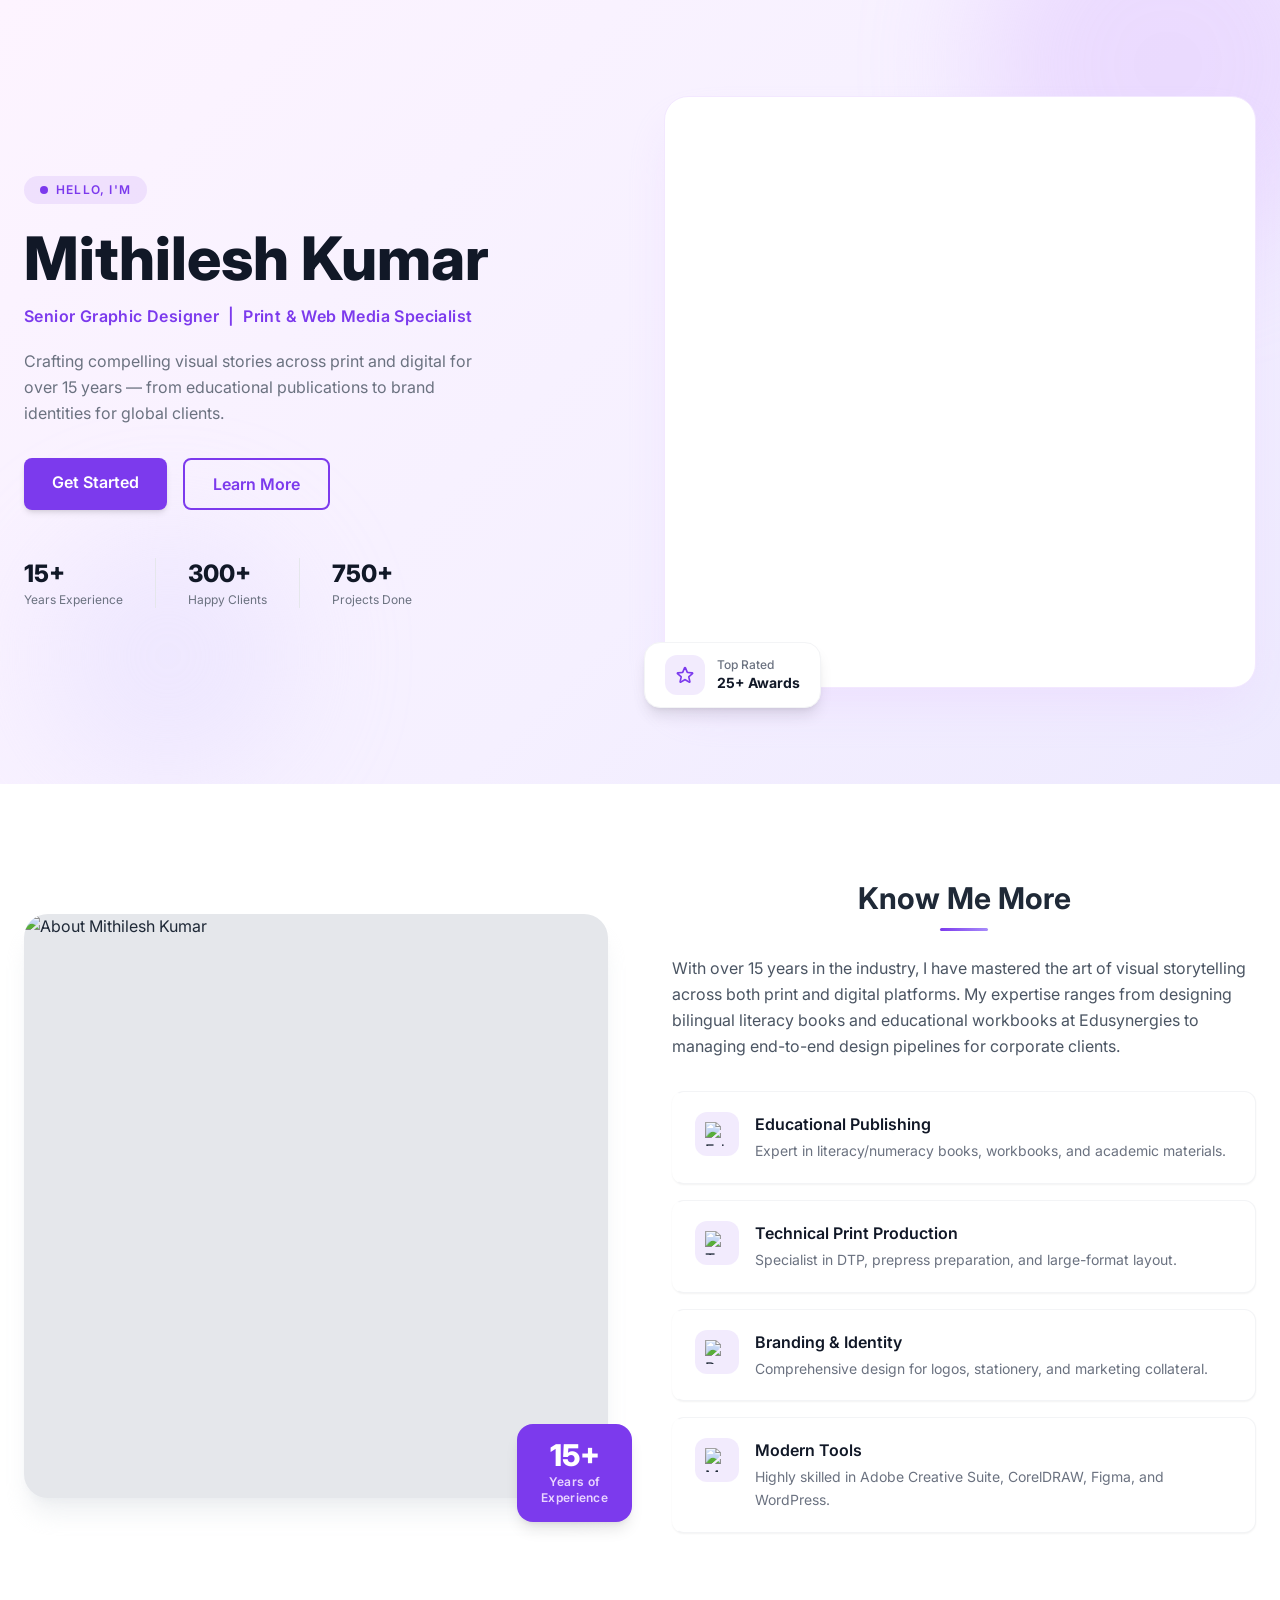
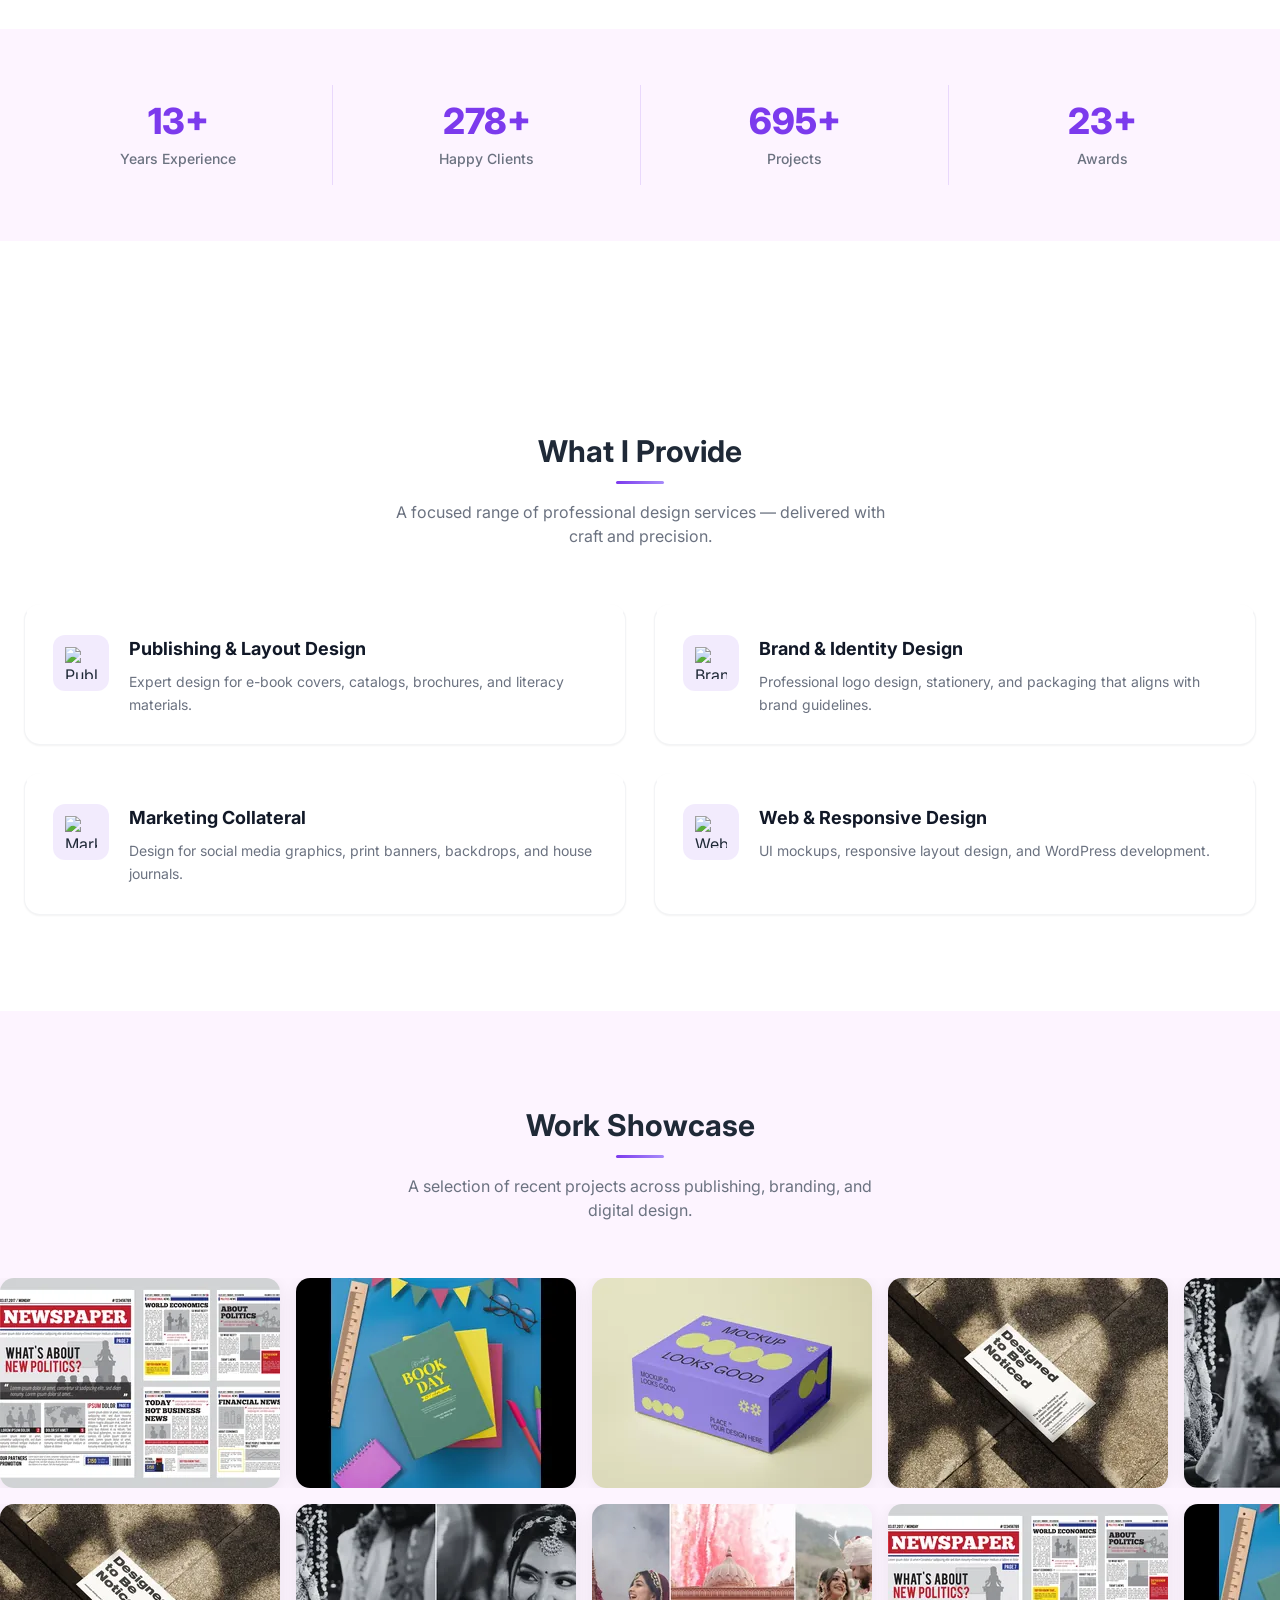
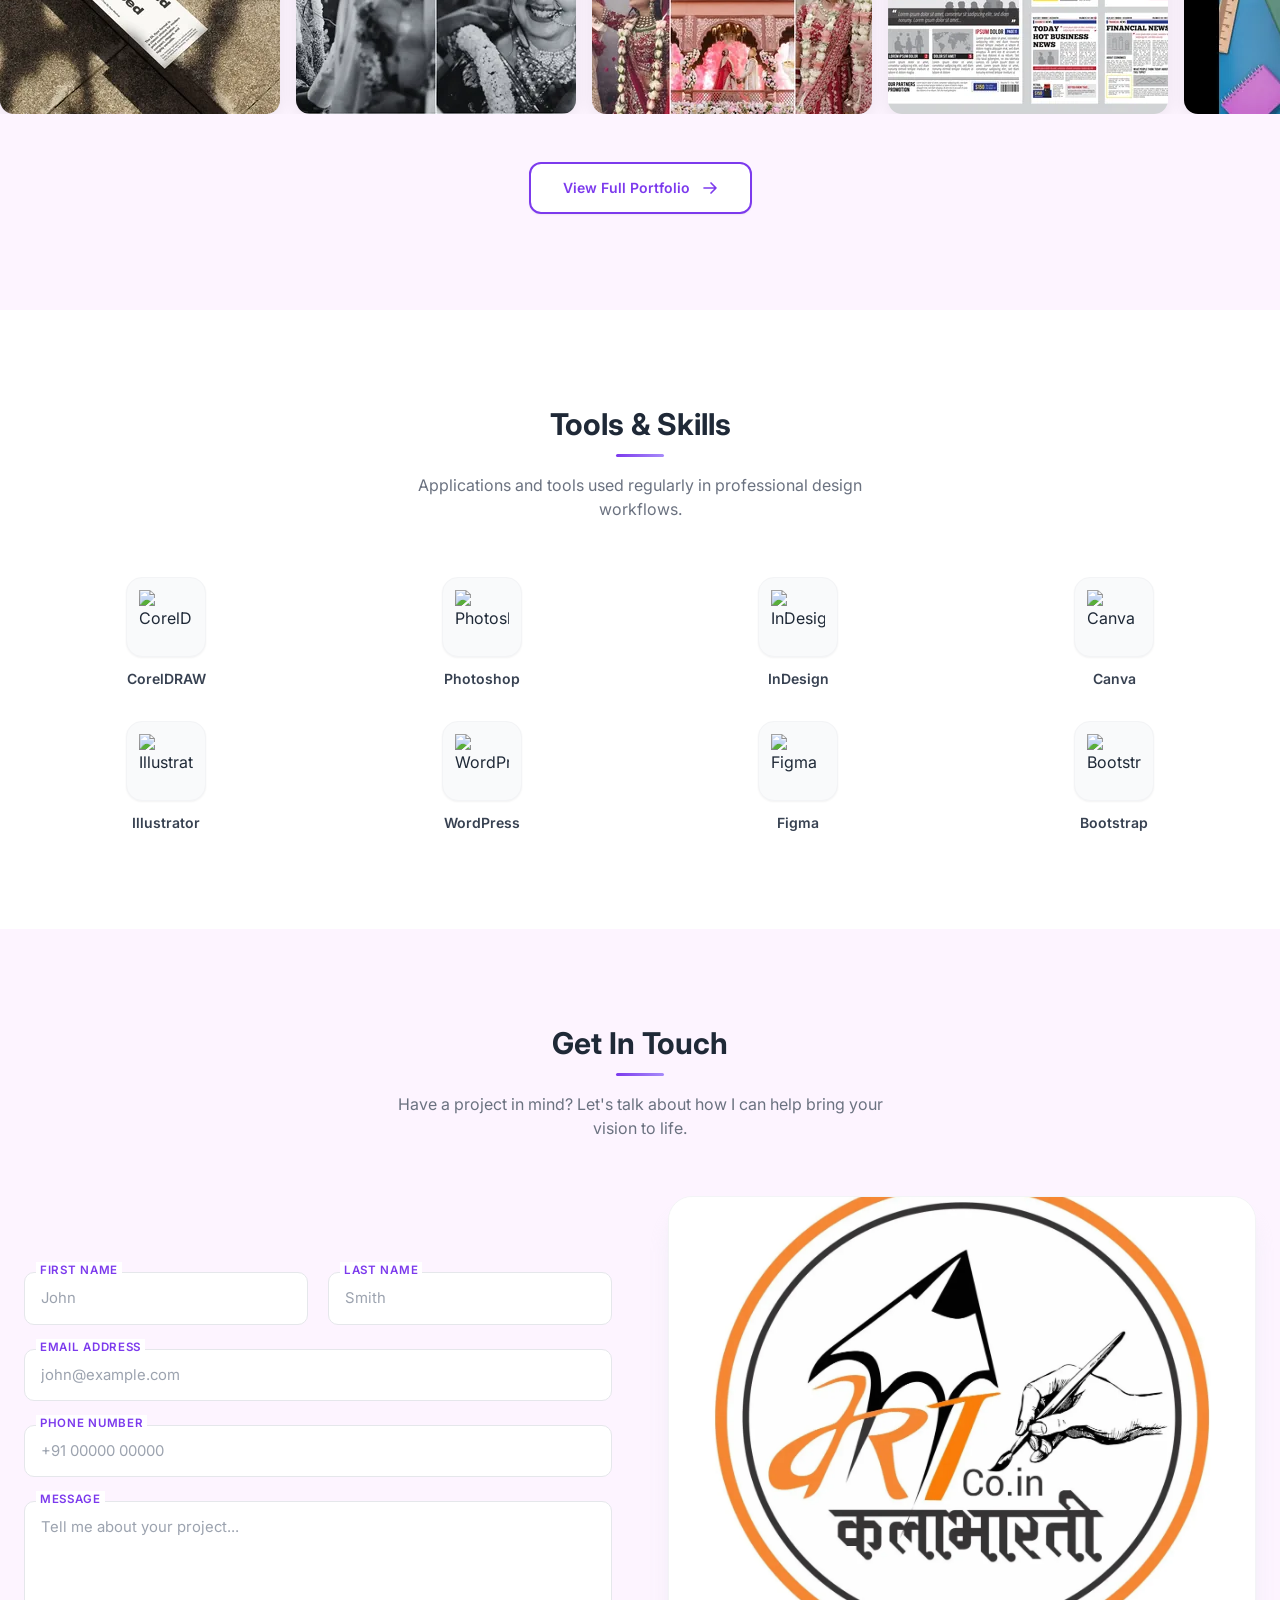
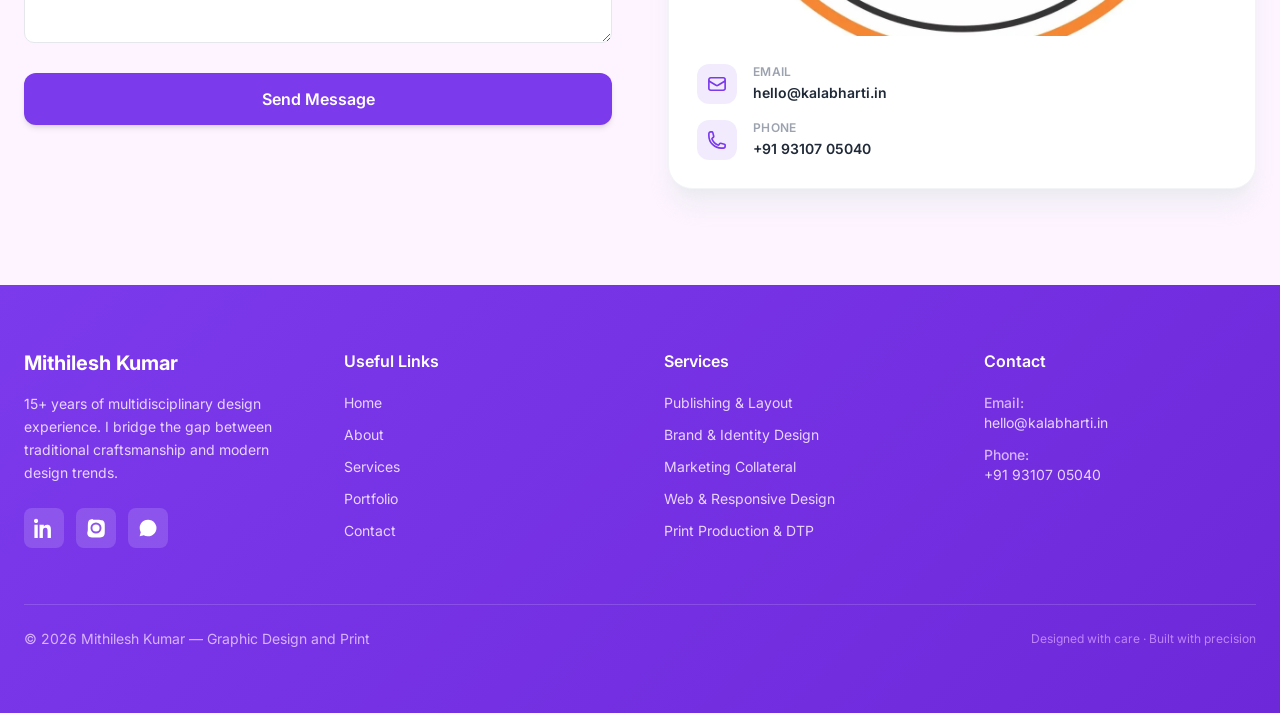
==== commit 0f4e9a84: "E-mail id updated to hello@kalabharti.in across all files" ====
--- a/index.html
+++ b/index.html
@@ -913,9 +913,9 @@
                 </div>
                 <div>
                   <div class="text-xs font-semibold text-gray-400 uppercase tracking-wide">Email</div>
-                  <a href="mailto:kalabharti.kumar98@gmail.com"
+                  <a href="mailto:hello@kalabharti.in"
                      class="text-sm font-semibold text-gray-800 hover:text-brand transition">
-                    kalabharti.kumar98@gmail.com
+                    hello@kalabharti.in
                   </a>
                 </div>
               </div>
@@ -1012,9 +1012,9 @@
           <div class="space-y-3 text-purple-200 text-sm">
             <p>
               <span class="text-purple-300 font-medium">Email:</span><br>
-              <a href="mailto:kalabharti.kumar98@gmail.com"
+              <a href="mailto:hello@kalabharti.in"
                  class="hover:text-white transition break-all">
-                kalabharti.kumar98@gmail.com
+                hello@kalabharti.in
               </a>
             </p>
             <p>
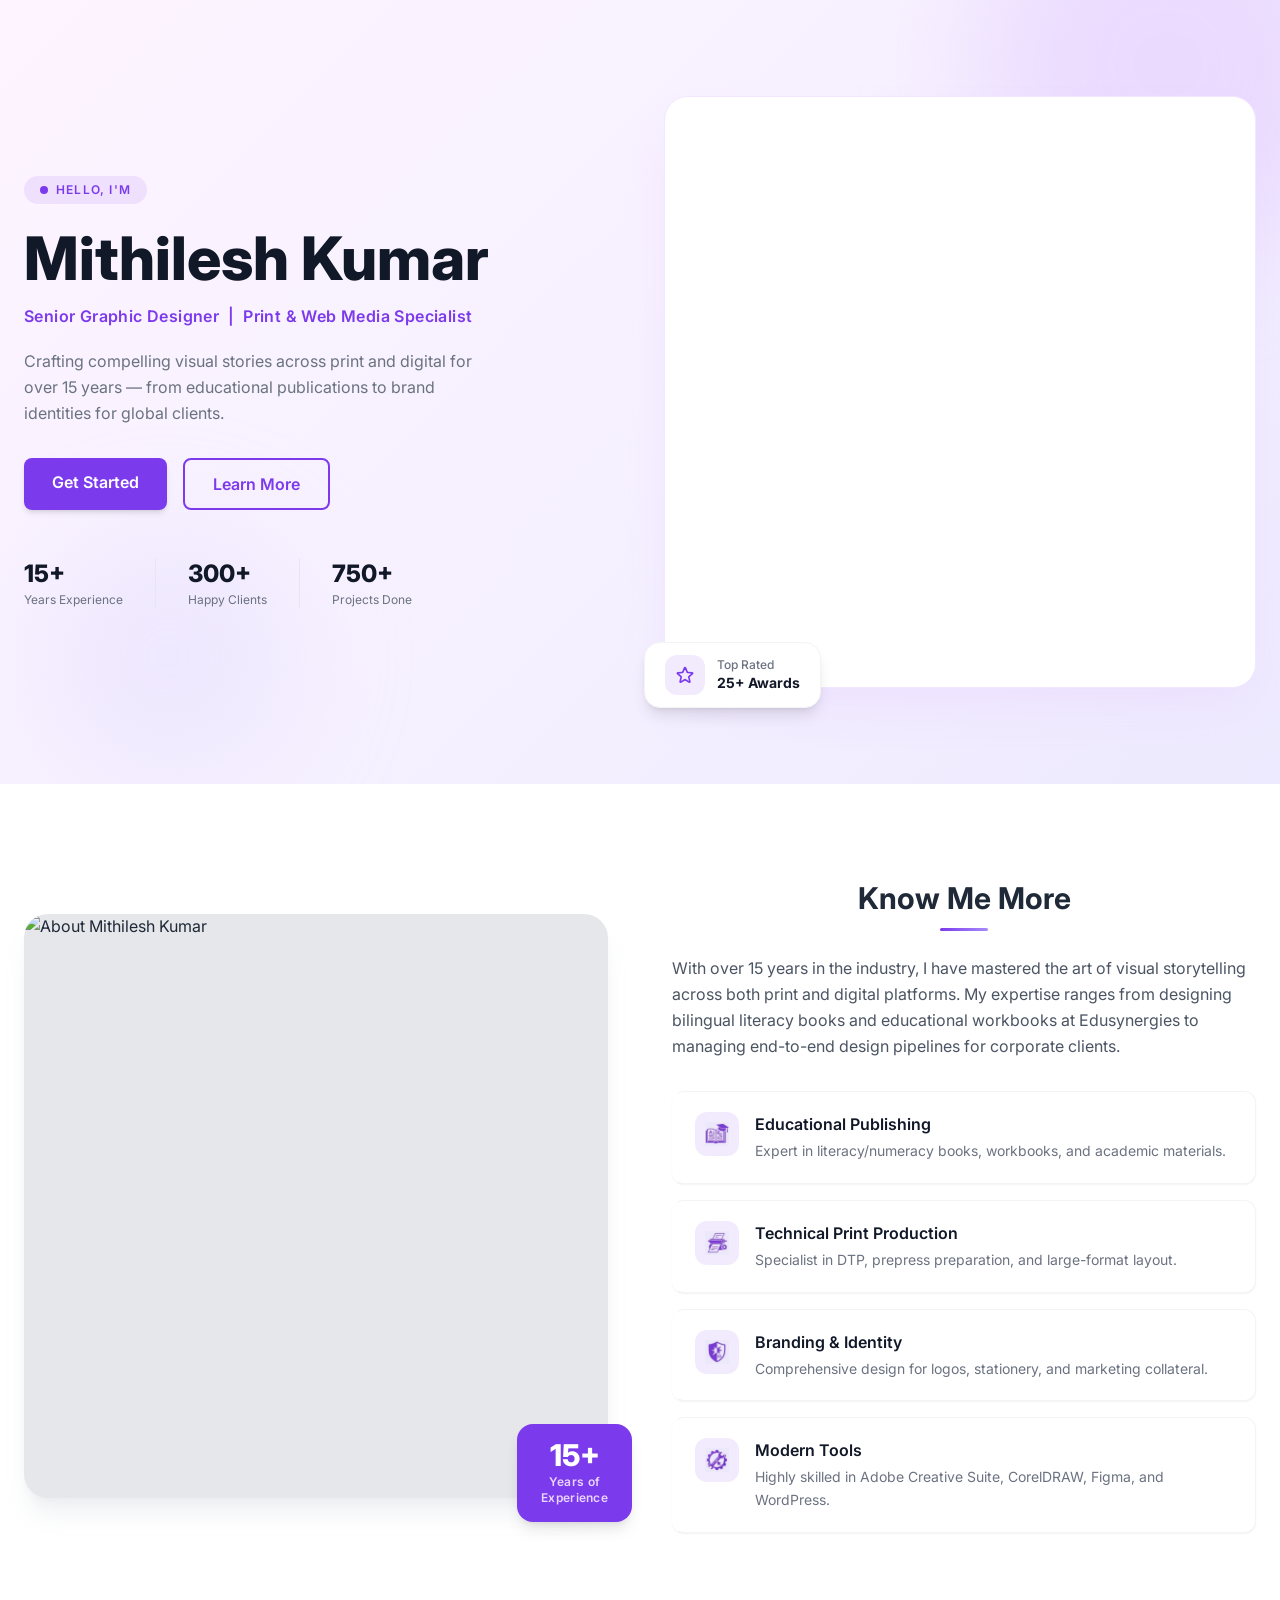
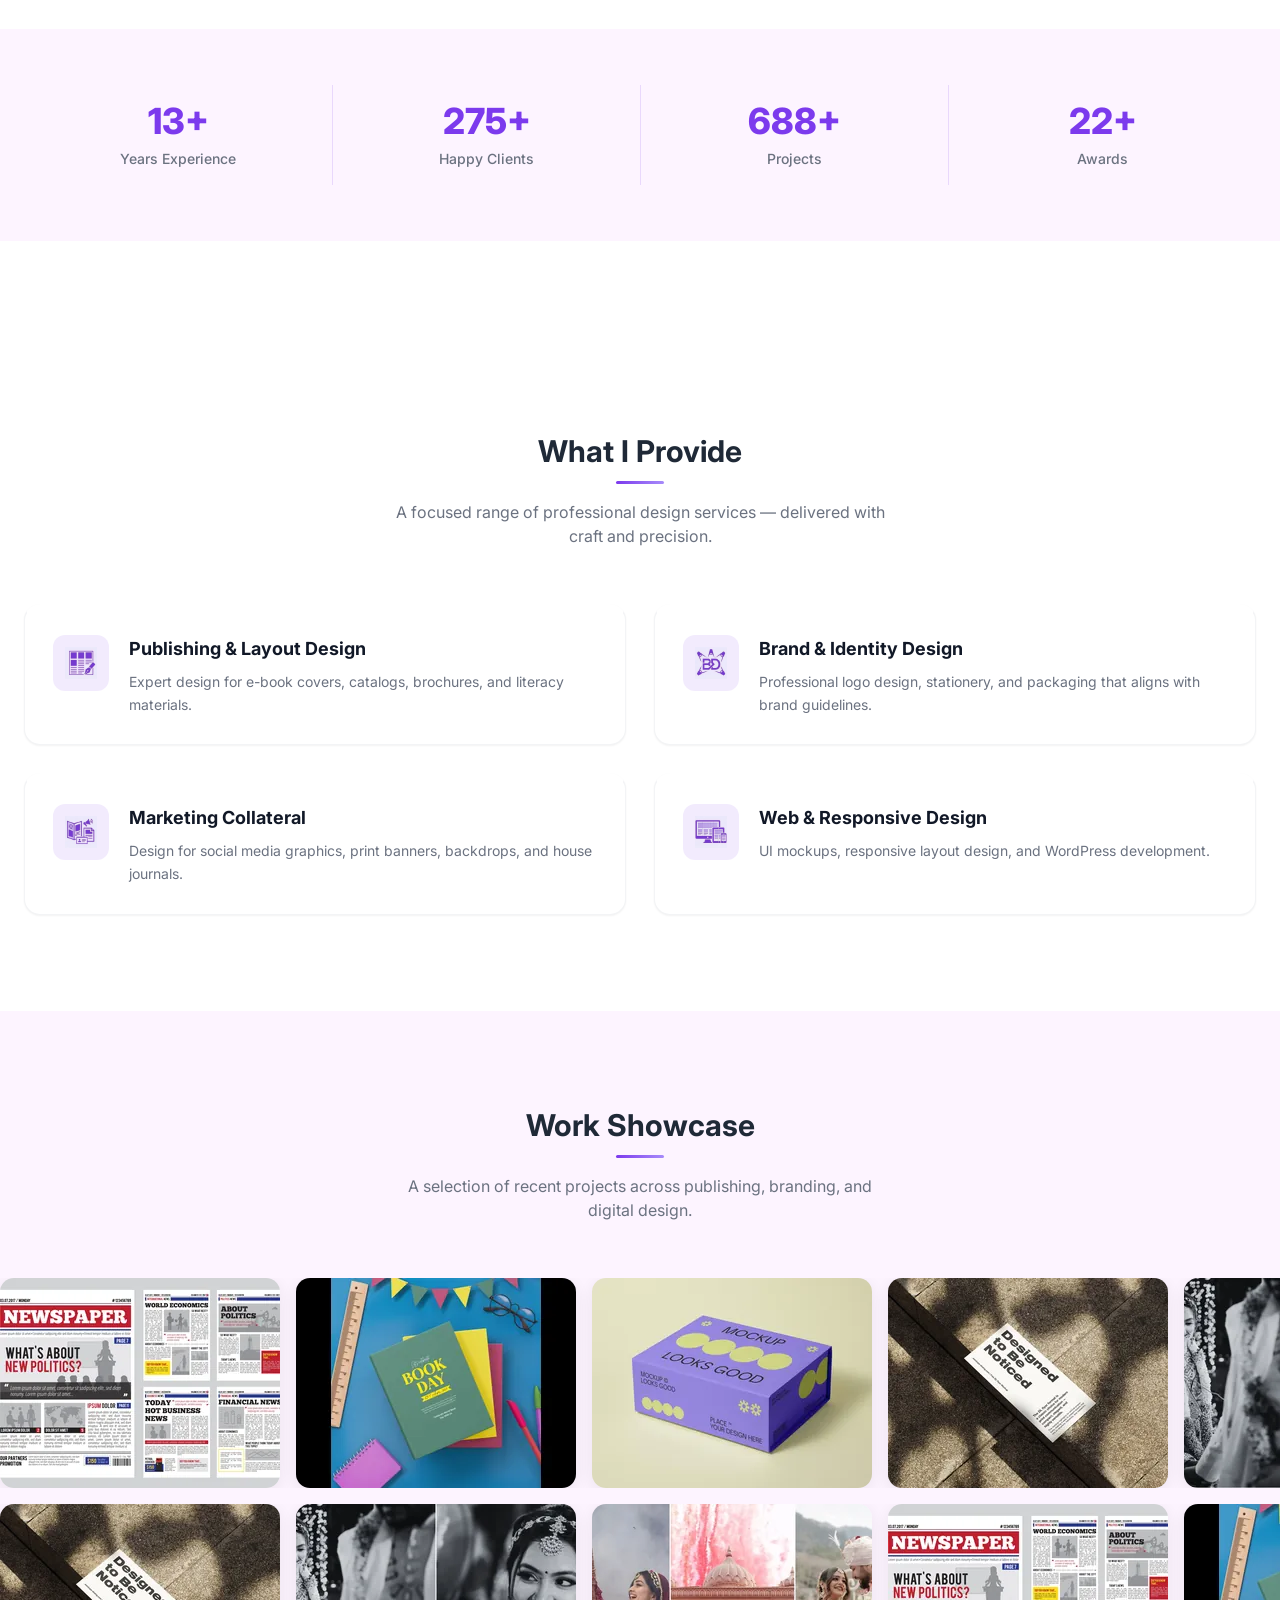
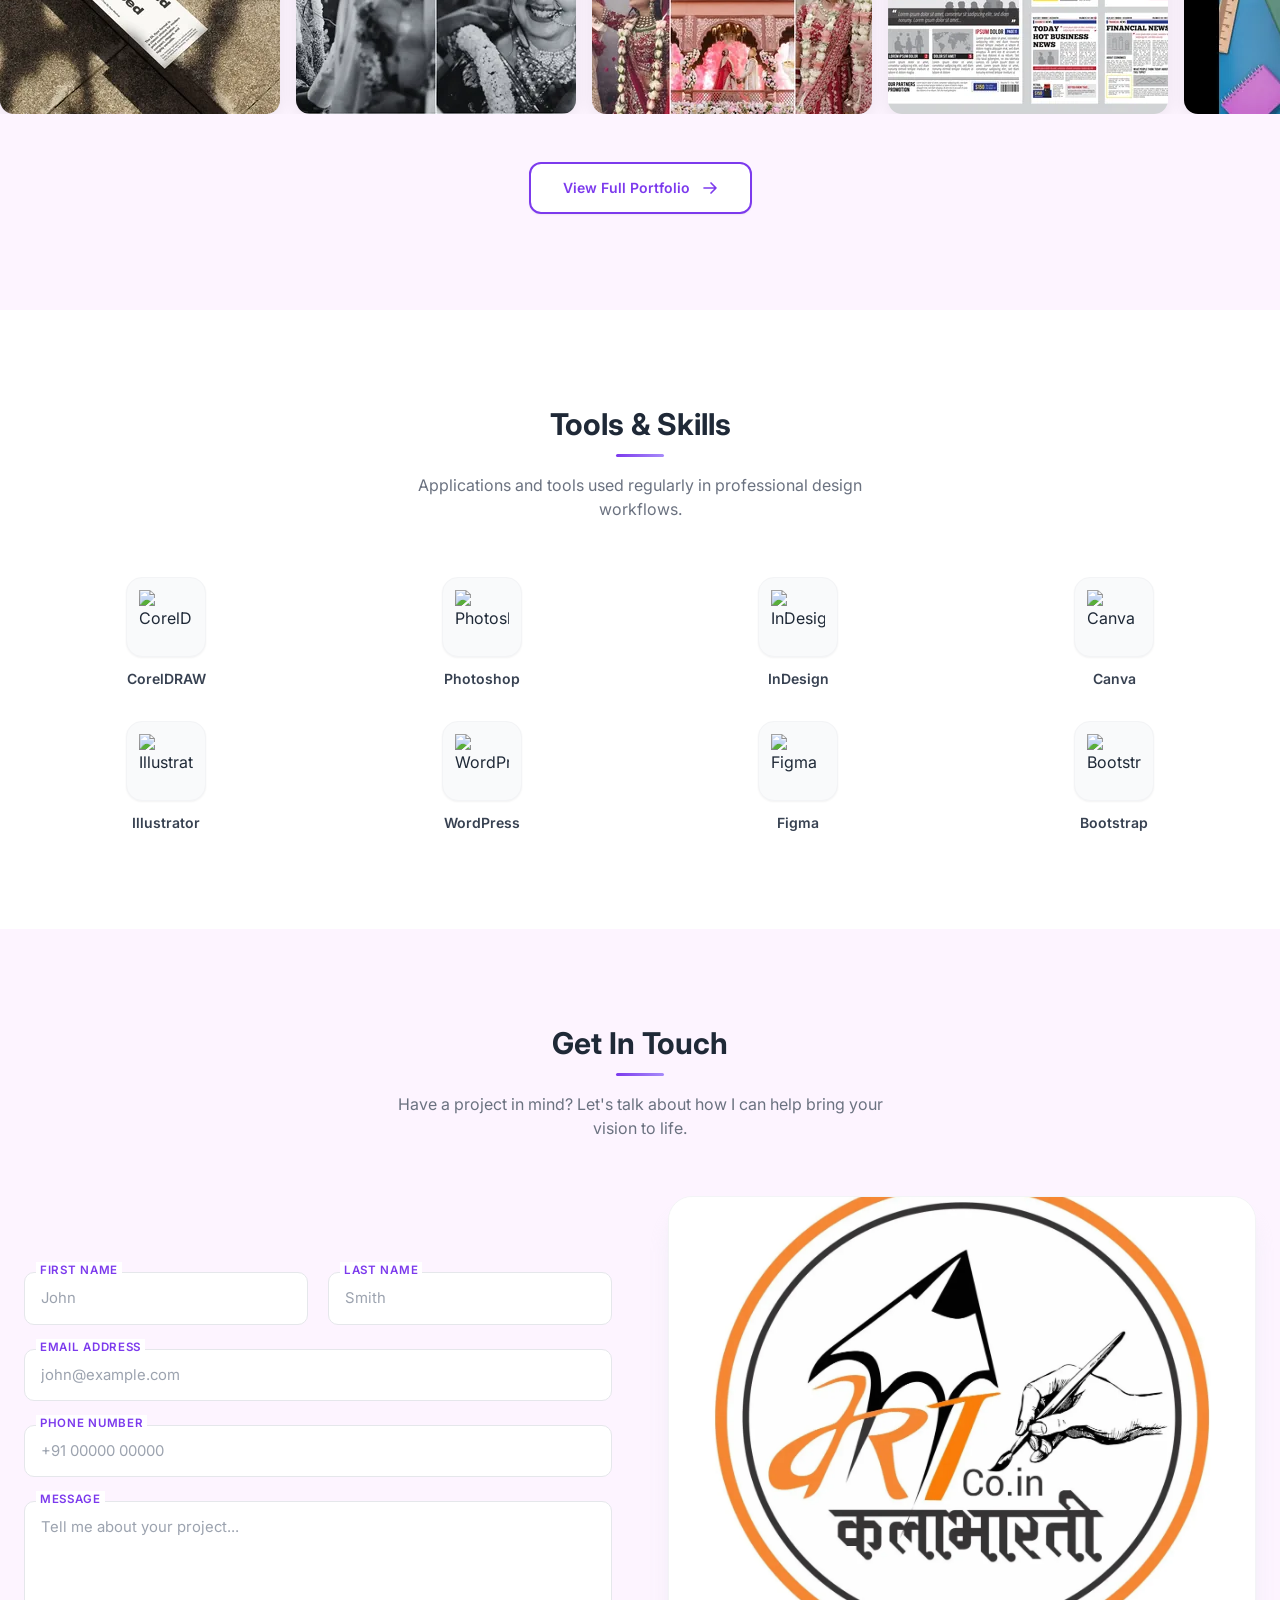
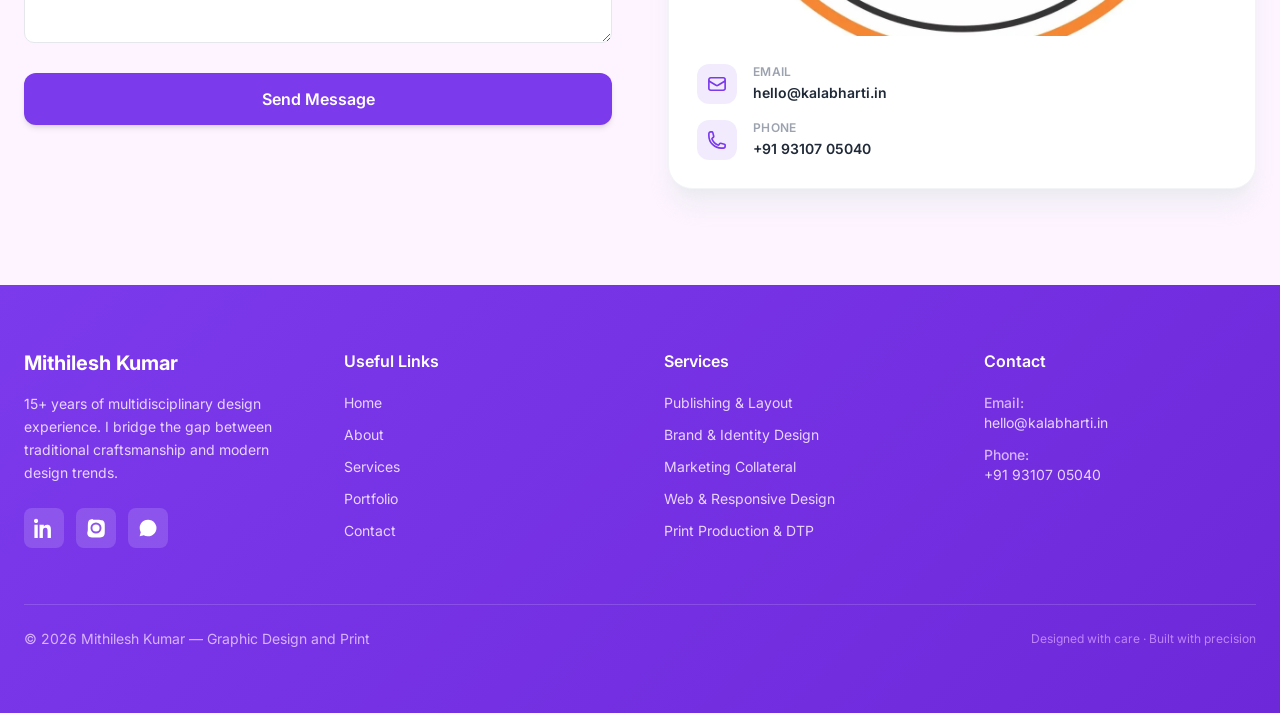
==== commit 3d015956: "Icons updated for bullet points in Know More and Servics section of index.html" ====
--- a/index.html
+++ b/index.html
@@ -462,7 +462,7 @@
 
           <div class="about-card bg-white border border-gray-100 shadow-sm rounded-xl p-5 flex gap-4 reveal">
             <div class="w-11 h-11 bg-brand/10 rounded-xl overflow-hidden flex items-center justify-center shrink-0">
-              <img src="assets/images/knowMore/Bullet-Point-Placeholder.webp"
+              <img src="assets/images/knowMore/educational-publishing-icon.webp"
                    alt="Educational Publishing" class="w-6 h-6 object-contain" loading="lazy">
             </div>
             <div>
@@ -475,7 +475,7 @@
 
           <div class="about-card bg-white border border-gray-100 shadow-sm rounded-xl p-5 flex gap-4 reveal">
             <div class="w-11 h-11 bg-brand/10 rounded-xl overflow-hidden flex items-center justify-center shrink-0">
-              <img src="assets/images/knowMore/Bullet-Point-Placeholder.webp"
+              <img src="assets/images/knowMore/technical-print-production-icon.webp"
                    alt="Technical Print Production" class="w-6 h-6 object-contain" loading="lazy">
             </div>
             <div>
@@ -488,7 +488,7 @@
 
           <div class="about-card bg-white border border-gray-100 shadow-sm rounded-xl p-5 flex gap-4 reveal">
             <div class="w-11 h-11 bg-brand/10 rounded-xl overflow-hidden flex items-center justify-center shrink-0">
-              <img src="assets/images/knowMore/Bullet-Point-Placeholder.webp"
+              <img src="assets/images/knowMore/branding-identity-icon.webp"
                    alt="Branding & Identity" class="w-6 h-6 object-contain" loading="lazy">
             </div>
             <div>
@@ -501,7 +501,7 @@
 
           <div class="about-card bg-white border border-gray-100 shadow-sm rounded-xl p-5 flex gap-4 reveal">
             <div class="w-11 h-11 bg-brand/10 rounded-xl overflow-hidden flex items-center justify-center shrink-0">
-              <img src="assets/images/knowMore/Bullet-Point-Placeholder.webp"
+              <img src="assets/images/knowMore/modern-tools-icon.webp"
                    alt="Modern Tools" class="w-6 h-6 object-contain" loading="lazy">
             </div>
             <div>
@@ -564,7 +564,7 @@
 
         <div class="svc-card bg-white border border-gray-100 shadow-sm rounded-2xl p-7 flex gap-5 reveal">
           <div class="w-14 h-14 bg-brand/10 rounded-xl overflow-hidden flex items-center justify-center shrink-0">
-            <img src="assets/images/services/Services-Point-Placeholder.webp"
+            <img src="assets/images/services/publishing-and-layout-design-icon.webp"
                  alt="Publishing & Layout Design" class="w-8 h-8 object-contain" loading="lazy">
           </div>
           <div>
@@ -577,7 +577,7 @@
 
         <div class="svc-card bg-white border border-gray-100 shadow-sm rounded-2xl p-7 flex gap-5 reveal">
           <div class="w-14 h-14 bg-brand/10 rounded-xl overflow-hidden flex items-center justify-center shrink-0">
-            <img src="assets/images/services/Services-Point-Placeholder.webp"
+            <img src="assets/images/services/brand-and-identity-design-icon.webp"
                  alt="Brand & Identity Design" class="w-8 h-8 object-contain" loading="lazy">
           </div>
           <div>
@@ -590,7 +590,7 @@
 
         <div class="svc-card bg-white border border-gray-100 shadow-sm rounded-2xl p-7 flex gap-5 reveal">
           <div class="w-14 h-14 bg-brand/10 rounded-xl overflow-hidden flex items-center justify-center shrink-0">
-            <img src="assets/images/services/Services-Point-Placeholder.webp"
+            <img src="assets/images/services/marketing-collateral-icon.webp"
                  alt="Marketing Collateral" class="w-8 h-8 object-contain" loading="lazy">
           </div>
           <div>
@@ -603,7 +603,7 @@
 
         <div class="svc-card bg-white border border-gray-100 shadow-sm rounded-2xl p-7 flex gap-5 reveal">
           <div class="w-14 h-14 bg-brand/10 rounded-xl overflow-hidden flex items-center justify-center shrink-0">
-            <img src="assets/images/services/Services-Point-Placeholder.webp"
+            <img src="assets/images/services/web-and-responsive-design-icon.webp"
                  alt="Web & Responsive Design" class="w-8 h-8 object-contain" loading="lazy">
           </div>
           <div>
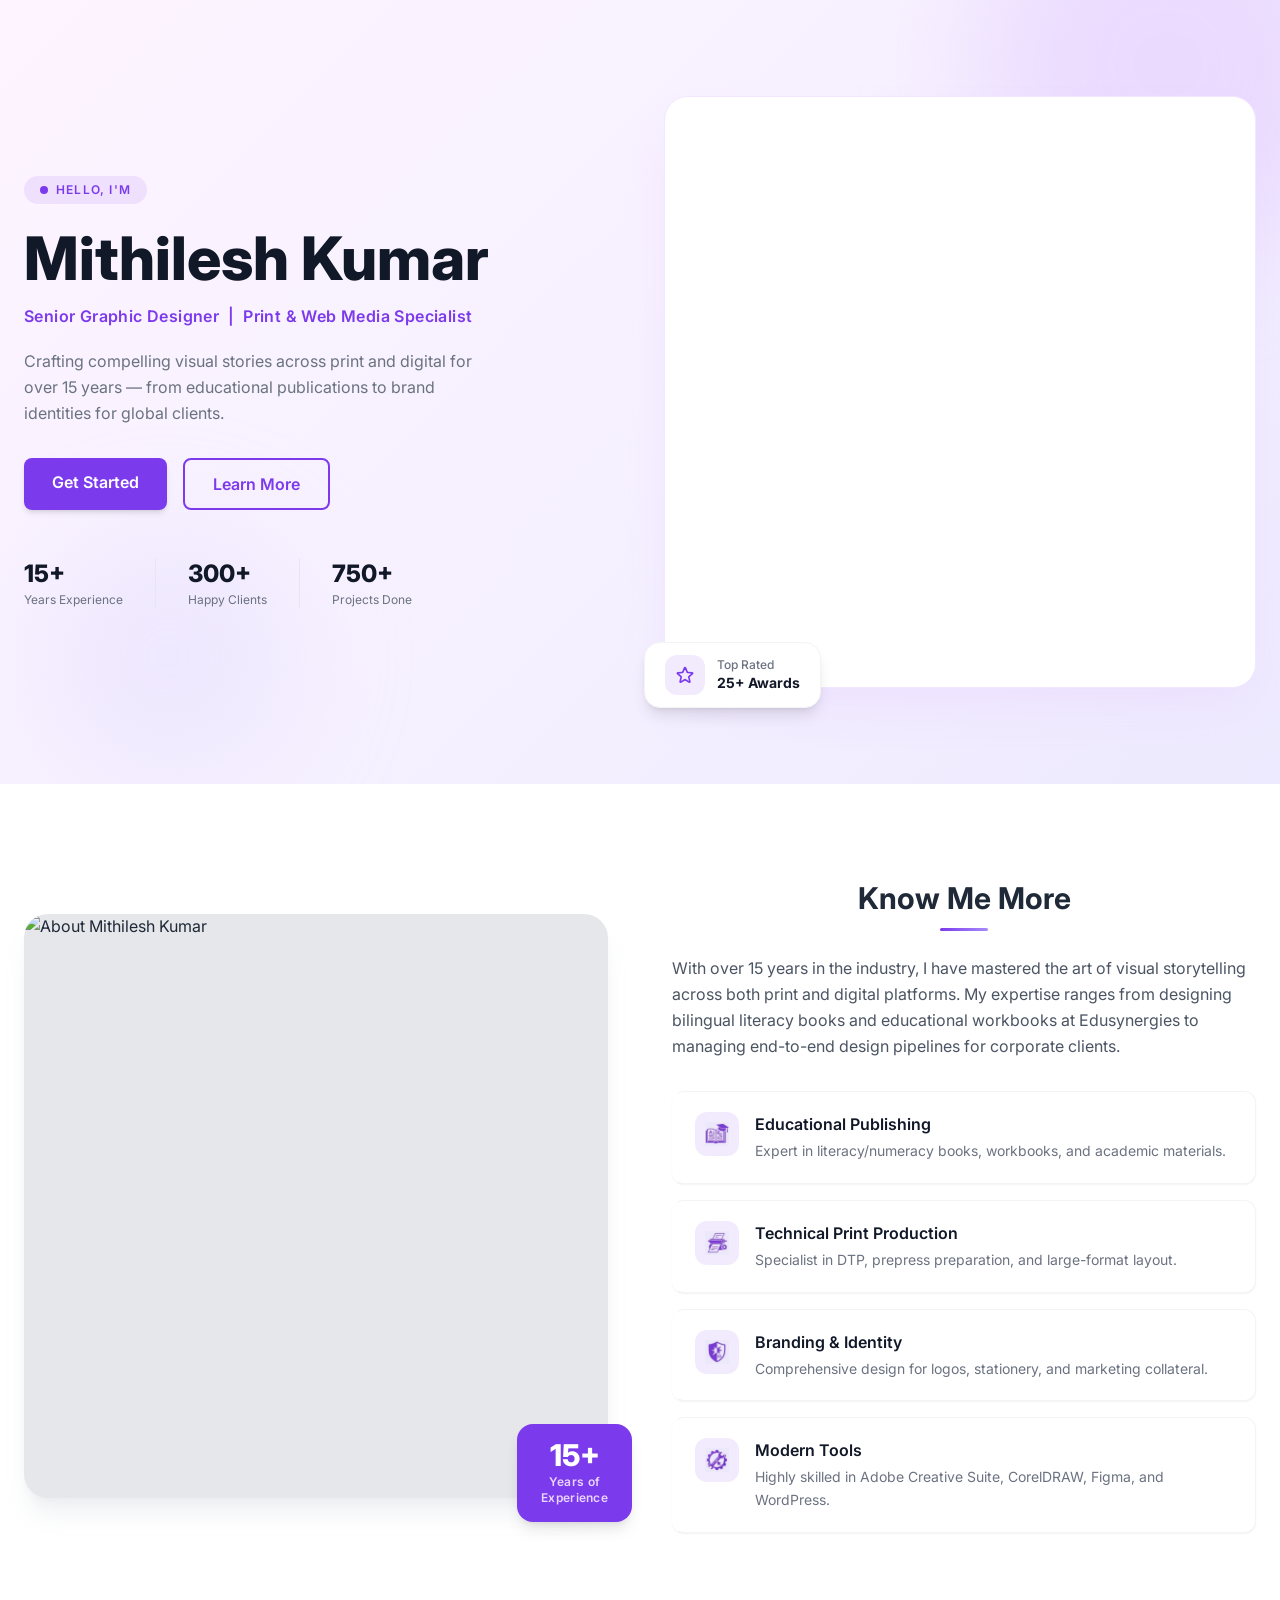
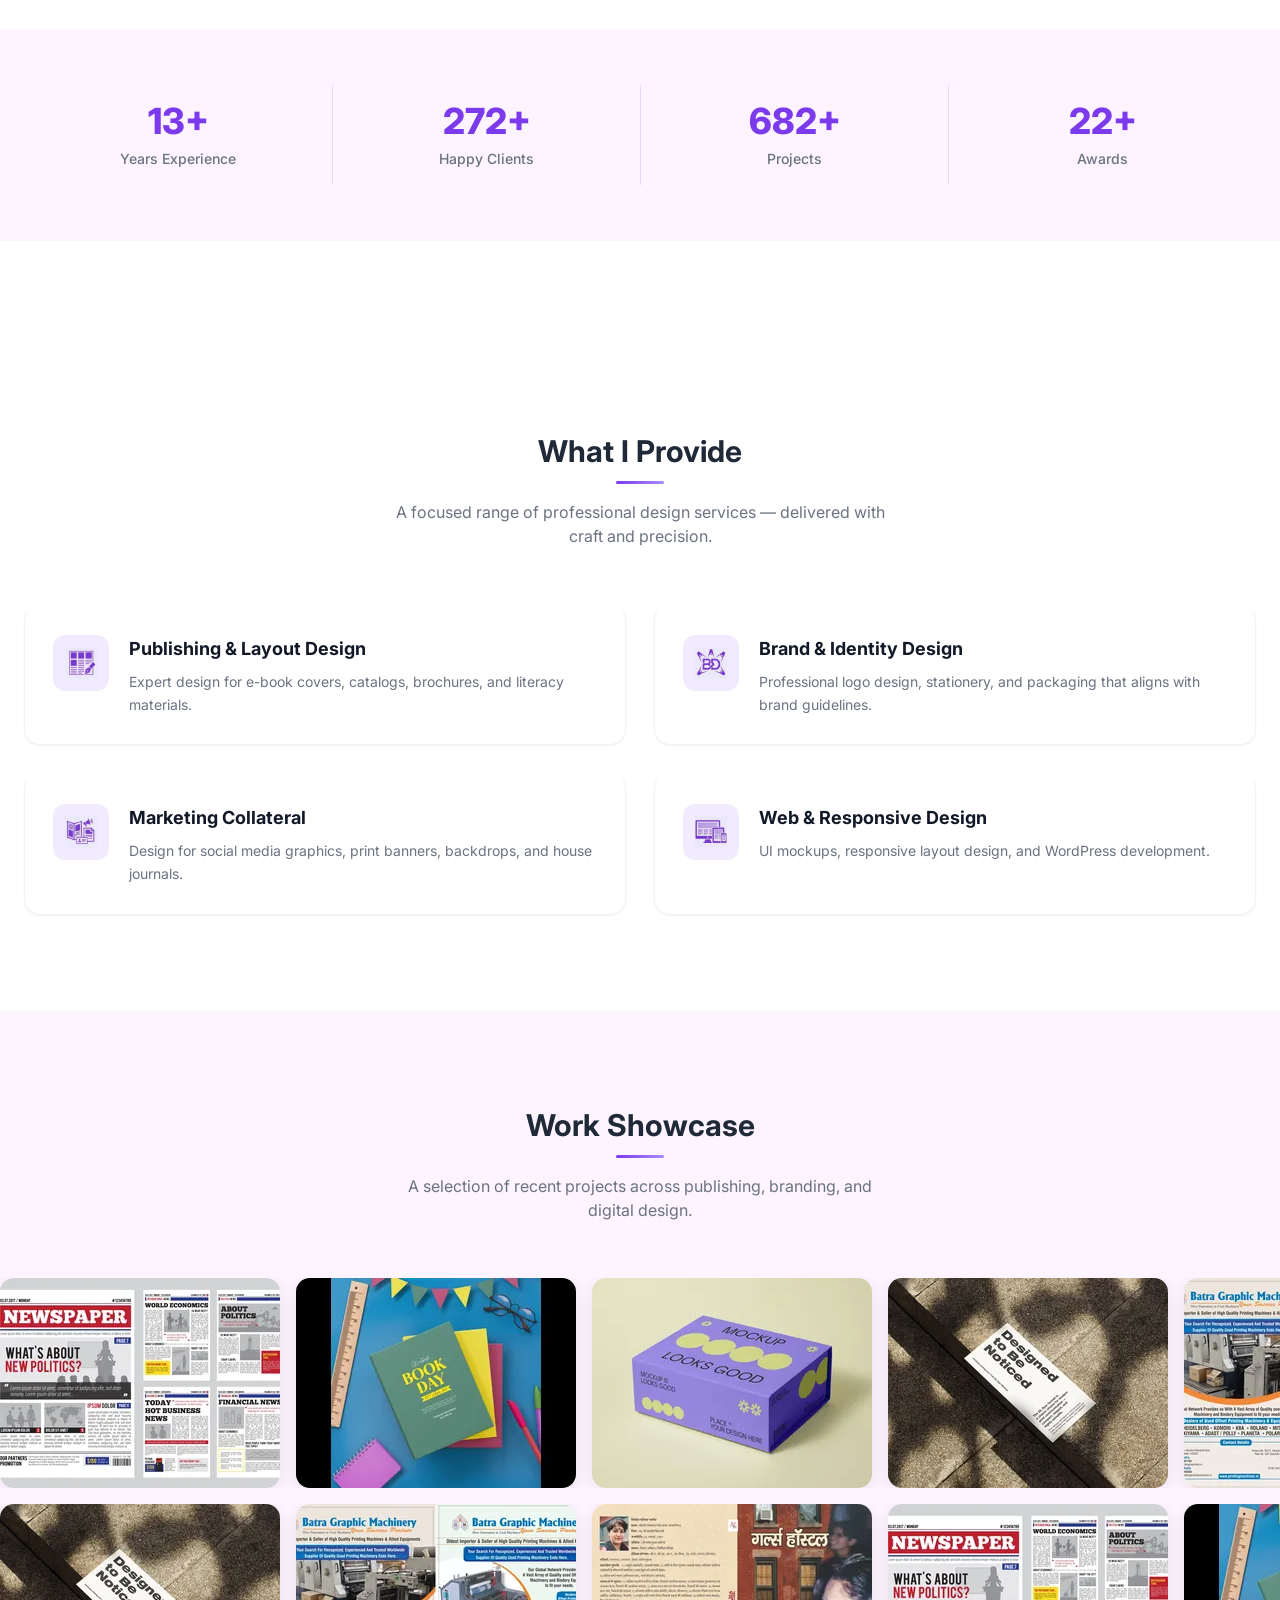
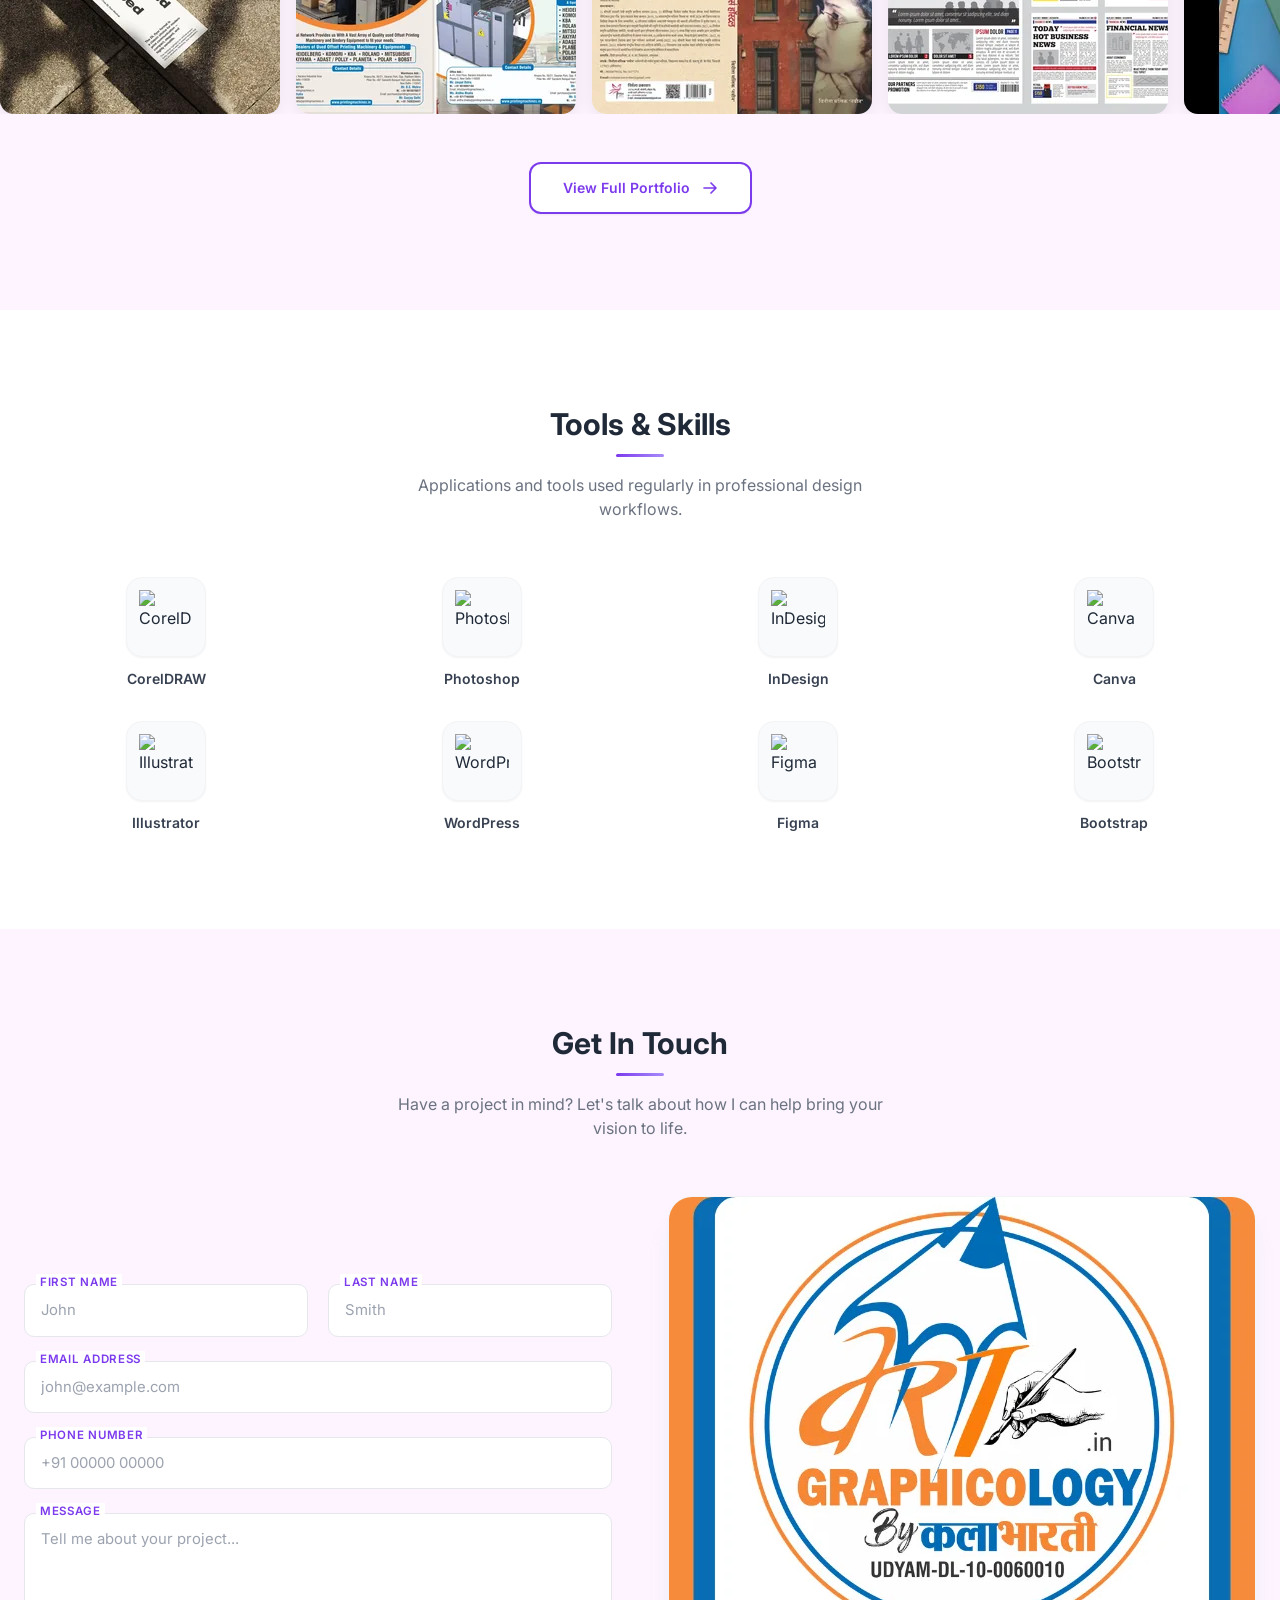
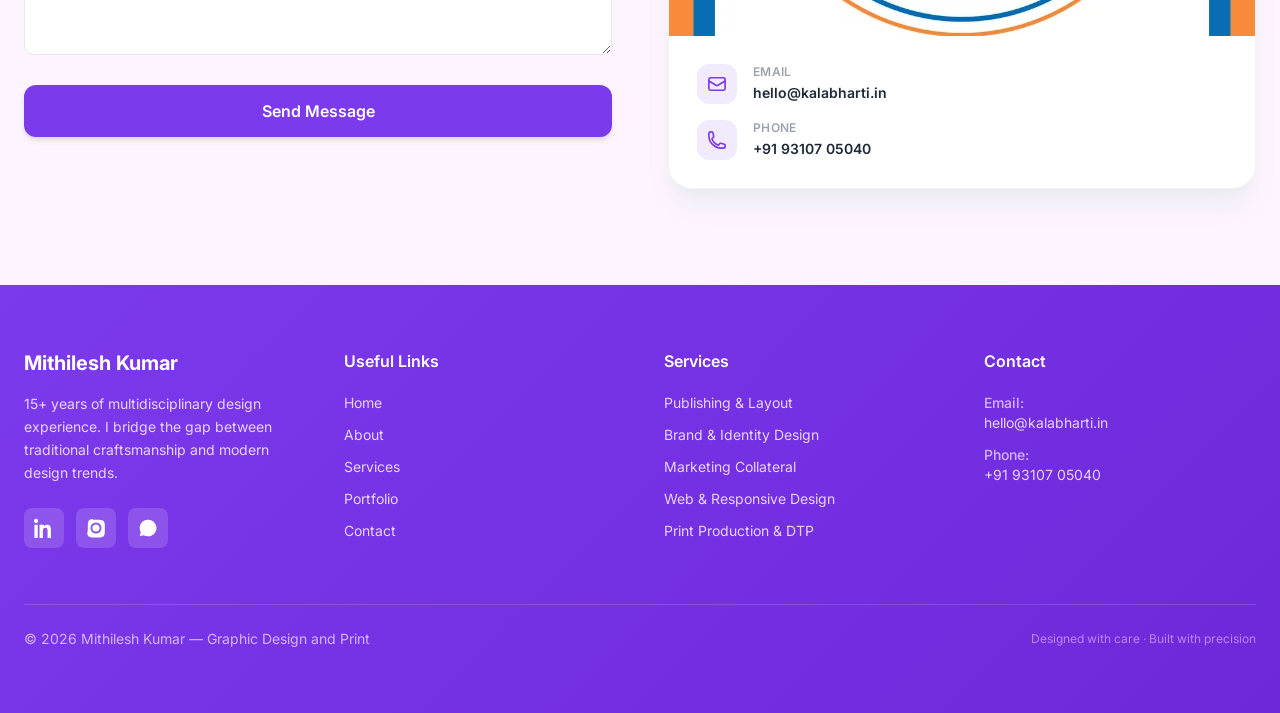
==== commit 05d39a7d: "Block Update 4 - Contact form initialized in index.html with web3forms api - image assets for projec" ====
--- a/index.html
+++ b/index.html
@@ -858,34 +858,38 @@
       <div class="mt-14 grid lg:grid-cols-2 gap-14 items-center">
 
         <!-- Form -->
-        <form class="space-y-6 reveal" onsubmit="return false;">
+        <form class="space-y-6 reveal" action="https://api.web3forms.com/submit" method="POST">
+
+          <input type="hidden" name="access_key" value="81fc3880-9e1d-4f2a-bdd0-ebb39d255d50">
 
           <div class="grid sm:grid-cols-2 gap-5">
             <div class="form-field mt-3">
               <label>First Name</label>
-              <input class="form-input" type="text" placeholder="John" />
+              <input class="form-input" name="first_name" type="text" placeholder="John" required/>
             </div>
             <div class="form-field mt-3">
               <label>Last Name</label>
-              <input class="form-input" type="text" placeholder="Smith" />
+              <input class="form-input" name="last_name" type="text" placeholder="Smith" required/>
             </div>
           </div>
 
           <div class="form-field mt-3">
             <label>Email Address</label>
-            <input class="form-input" type="email" placeholder="john@example.com" />
+            <input class="form-input" name="email" type="email" placeholder="john@example.com" required />
           </div>
 
           <div class="form-field mt-3">
             <label>Phone Number</label>
-            <input class="form-input" type="tel" placeholder="+91 00000 00000" />
+            <input class="form-input" name="phone" type="tel" placeholder="+91 00000 00000" />
           </div>
 
           <div class="form-field mt-3">
             <label>Message</label>
-            <textarea class="form-input" rows="5"
-              placeholder="Tell me about your project..."></textarea>
-          </div>
+            <textarea class="form-input" name="message" rows="5"
+              placeholder="Tell me about your project..." required></textarea>
+          </div>
+
+          <input type="checkbox" name="botcheck" class="hidden" style="display: none;">
 
           <button type="submit"
             class="w-full bg-brand text-white font-semibold py-3.5 rounded-xl
--- a/assets/css/output.css
+++ b/assets/css/output.css
@@ -1 +1 @@
-*,:after,:before{--tw-border-spacing-x:0;--tw-border-spacing-y:0;--tw-translate-x:0;--tw-translate-y:0;--tw-rotate:0;--tw-skew-x:0;--tw-skew-y:0;--tw-scale-x:1;--tw-scale-y:1;--tw-pan-x: ;--tw-pan-y: ;--tw-pinch-zoom: ;--tw-scroll-snap-strictness:proximity;--tw-gradient-from-position: ;--tw-gradient-via-position: ;--tw-gradient-to-position: ;--tw-ordinal: ;--tw-slashed-zero: ;--tw-numeric-figure: ;--tw-numeric-spacing: ;--tw-numeric-fraction: ;--tw-ring-inset: ;--tw-ring-offset-width:0px;--tw-ring-offset-color:#fff;--tw-ring-color:rgba(59,130,246,.5);--tw-ring-offset-shadow:0 0 #0000;--tw-ring-shadow:0 0 #0000;--tw-shadow:0 0 #0000;--tw-shadow-colored:0 0 #0000;--tw-blur: ;--tw-brightness: ;--tw-contrast: ;--tw-grayscale: ;--tw-hue-rotate: ;--tw-invert: ;--tw-saturate: ;--tw-sepia: ;--tw-drop-shadow: ;--tw-backdrop-blur: ;--tw-backdrop-brightness: ;--tw-backdrop-contrast: ;--tw-backdrop-grayscale: ;--tw-backdrop-hue-rotate: ;--tw-backdrop-invert: ;--tw-backdrop-opacity: ;--tw-backdrop-saturate: ;--tw-backdrop-sepia: ;--tw-contain-size: ;--tw-contain-layout: ;--tw-contain-paint: ;--tw-contain-style: }::backdrop{--tw-border-spacing-x:0;--tw-border-spacing-y:0;--tw-translate-x:0;--tw-translate-y:0;--tw-rotate:0;--tw-skew-x:0;--tw-skew-y:0;--tw-scale-x:1;--tw-scale-y:1;--tw-pan-x: ;--tw-pan-y: ;--tw-pinch-zoom: ;--tw-scroll-snap-strictness:proximity;--tw-gradient-from-position: ;--tw-gradient-via-position: ;--tw-gradient-to-position: ;--tw-ordinal: ;--tw-slashed-zero: ;--tw-numeric-figure: ;--tw-numeric-spacing: ;--tw-numeric-fraction: ;--tw-ring-inset: ;--tw-ring-offset-width:0px;--tw-ring-offset-color:#fff;--tw-ring-color:rgba(59,130,246,.5);--tw-ring-offset-shadow:0 0 #0000;--tw-ring-shadow:0 0 #0000;--tw-shadow:0 0 #0000;--tw-shadow-colored:0 0 #0000;--tw-blur: ;--tw-brightness: ;--tw-contrast: ;--tw-grayscale: ;--tw-hue-rotate: ;--tw-invert: ;--tw-saturate: ;--tw-sepia: ;--tw-drop-shadow: ;--tw-backdrop-blur: ;--tw-backdrop-brightness: ;--tw-backdrop-contrast: ;--tw-backdrop-grayscale: ;--tw-backdrop-hue-rotate: ;--tw-backdrop-invert: ;--tw-backdrop-opacity: ;--tw-backdrop-saturate: ;--tw-backdrop-sepia: ;--tw-contain-size: ;--tw-contain-layout: ;--tw-contain-paint: ;--tw-contain-style: }/*! tailwindcss v3.4.19 | MIT License | https://tailwindcss.com*/*,:after,:before{box-sizing:border-box;border:0 solid #e5e7eb}:after,:before{--tw-content:""}:host,html{line-height:1.5;-webkit-text-size-adjust:100%;-moz-tab-size:4;-o-tab-size:4;tab-size:4;font-family:Inter,system-ui,sans-serif;font-feature-settings:normal;font-variation-settings:normal;-webkit-tap-highlight-color:transparent}body{margin:0;line-height:inherit}hr{height:0;color:inherit;border-top-width:1px}abbr:where([title]){-webkit-text-decoration:underline dotted;text-decoration:underline dotted}h1,h2,h3,h4,h5,h6{font-size:inherit;font-weight:inherit}a{color:inherit;text-decoration:inherit}b,strong{font-weight:bolder}code,kbd,pre,samp{font-family:ui-monospace,SFMono-Regular,Menlo,Monaco,Consolas,Liberation Mono,Courier New,monospace;font-feature-settings:normal;font-variation-settings:normal;font-size:1em}small{font-size:80%}sub,sup{font-size:75%;line-height:0;position:relative;vertical-align:baseline}sub{bottom:-.25em}sup{top:-.5em}table{text-indent:0;border-color:inherit;border-collapse:collapse}button,input,optgroup,select,textarea{font-family:inherit;font-feature-settings:inherit;font-variation-settings:inherit;font-size:100%;font-weight:inherit;line-height:inherit;letter-spacing:inherit;color:inherit;margin:0;padding:0}button,select{text-transform:none}button,input:where([type=button]),input:where([type=reset]),input:where([type=submit]){-webkit-appearance:button;background-color:transparent;background-image:none}:-moz-focusring{outline:auto}:-moz-ui-invalid{box-shadow:none}progress{vertical-align:baseline}::-webkit-inner-spin-button,::-webkit-outer-spin-button{height:auto}[type=search]{-webkit-appearance:textfield;outline-offset:-2px}::-webkit-search-decoration{-webkit-appearance:none}::-webkit-file-upload-button{-webkit-appearance:button;font:inherit}summary{display:list-item}blockquote,dd,dl,figure,h1,h2,h3,h4,h5,h6,hr,p,pre{margin:0}fieldset{margin:0}fieldset,legend{padding:0}menu,ol,ul{list-style:none;margin:0;padding:0}dialog{padding:0}textarea{resize:vertical}input::-moz-placeholder,textarea::-moz-placeholder{opacity:1;color:#9ca3af}input::placeholder,textarea::placeholder{opacity:1;color:#9ca3af}[role=button],button{cursor:pointer}:disabled{cursor:default}audio,canvas,embed,iframe,img,object,svg,video{display:block;vertical-align:middle}img,video{max-width:100%;height:auto}[hidden]:where(:not([hidden=until-found])){display:none}.visible{visibility:visible}.fixed{position:fixed}.absolute{position:absolute}.relative{position:relative}.sticky{position:sticky}.inset-0{inset:0}.-bottom-5{bottom:-1.25rem}.-bottom-6{bottom:-1.5rem}.-left-5{left:-1.25rem}.-right-16{right:-4rem}.-right-20{right:-5rem}.-right-6{right:-1.5rem}.-top-24{top:-6rem}.-top-32{top:-8rem}.bottom-0{bottom:0}.bottom-8{bottom:2rem}.left-1\/2{left:50%}.left-10{left:2.5rem}.left-5{left:1.25rem}.left-6{left:1.5rem}.left-8{left:2rem}.right-0{right:0}.right-5{right:1.25rem}.right-6{right:1.5rem}.top-0{top:0}.top-5{top:1.25rem}.top-6{top:1.5rem}.top-\[68px\]{top:68px}.z-10{z-index:10}.z-30{z-index:30}.z-40{z-index:40}.z-50{z-index:50}.z-\[999\]{z-index:999}.mx-auto{margin-left:auto;margin-right:auto}.mb-3{margin-bottom:.75rem}.mb-4{margin-bottom:1rem}.mb-5{margin-bottom:1.25rem}.mb-6{margin-bottom:1.5rem}.mb-8{margin-bottom:2rem}.mt-0\.5{margin-top:.125rem}.mt-1{margin-top:.25rem}.mt-10{margin-top:2.5rem}.mt-12{margin-top:3rem}.mt-14{margin-top:3.5rem}.mt-16{margin-top:4rem}.mt-2{margin-top:.5rem}.mt-20{margin-top:5rem}.mt-24{margin-top:6rem}.mt-3{margin-top:.75rem}.mt-4{margin-top:1rem}.mt-5{margin-top:1.25rem}.mt-6{margin-top:1.5rem}.mt-8{margin-top:2rem}.block{display:block}.inline-block{display:inline-block}.flex{display:flex}.inline-flex{display:inline-flex}.grid{display:grid}.hidden{display:none}.aspect-\[4\/3\]{aspect-ratio:4/3}.aspect-\[4\/4\]{aspect-ratio:4/4}.aspect-square{aspect-ratio:1/1}.h-10{height:2.5rem}.h-11{height:2.75rem}.h-12{height:3rem}.h-14{height:3.5rem}.h-16{height:4rem}.h-2{height:.5rem}.h-20{height:5rem}.h-4{height:1rem}.h-5{height:1.25rem}.h-6{height:1.5rem}.h-60{height:15rem}.h-64{height:16rem}.h-8{height:2rem}.h-96{height:24rem}.h-full{height:100%}.w-10{width:2.5rem}.w-11{width:2.75rem}.w-12{width:3rem}.w-14{width:3.5rem}.w-16{width:4rem}.w-2{width:.5rem}.w-20{width:5rem}.w-3\/4{width:75%}.w-4{width:1rem}.w-40{width:10rem}.w-5{width:1.25rem}.w-6{width:1.5rem}.w-60{width:15rem}.w-64{width:16rem}.w-8{width:2rem}.w-96{width:24rem}.w-\[90\%\]{width:90%}.w-full{width:100%}.max-w-2xl{max-width:42rem}.max-w-5xl{max-width:64rem}.max-w-7xl{max-width:80rem}.max-w-lg{max-width:32rem}.max-w-md{max-width:28rem}.max-w-xl{max-width:36rem}.max-w-xs{max-width:20rem}.flex-shrink{flex-shrink:1}.shrink-0{flex-shrink:0}.-translate-x-1\/2{--tw-translate-x:-50%}.-translate-x-1\/2,.translate-x-full{transform:translate(var(--tw-translate-x),var(--tw-translate-y)) rotate(var(--tw-rotate)) skewX(var(--tw-skew-x)) skewY(var(--tw-skew-y)) scaleX(var(--tw-scale-x)) scaleY(var(--tw-scale-y))}.translate-x-full{--tw-translate-x:100%}.transform{transform:translate(var(--tw-translate-x),var(--tw-translate-y)) rotate(var(--tw-rotate)) skewX(var(--tw-skew-x)) skewY(var(--tw-skew-y)) scaleX(var(--tw-scale-x)) scaleY(var(--tw-scale-y))}@keyframes pulse{50%{opacity:.5}}.animate-pulse{animation:pulse 2s cubic-bezier(.4,0,.6,1) infinite}.grid-cols-2{grid-template-columns:repeat(2,minmax(0,1fr))}.flex-col{flex-direction:column}.flex-wrap{flex-wrap:wrap}.items-start{align-items:flex-start}.items-center{align-items:center}.justify-start{justify-content:flex-start}.justify-center{justify-content:center}.justify-between{justify-content:space-between}.gap-0{gap:0}.gap-1{gap:.25rem}.gap-1\.5{gap:.375rem}.gap-10{gap:2.5rem}.gap-12{gap:3rem}.gap-14{gap:3.5rem}.gap-16{gap:4rem}.gap-2{gap:.5rem}.gap-2\.5{gap:.625rem}.gap-3{gap:.75rem}.gap-4{gap:1rem}.gap-5{gap:1.25rem}.gap-6{gap:1.5rem}.gap-7{gap:1.75rem}.gap-8{gap:2rem}.space-y-2>:not([hidden])~:not([hidden]){--tw-space-y-reverse:0;margin-top:calc(.5rem*(1 - var(--tw-space-y-reverse)));margin-bottom:calc(.5rem*var(--tw-space-y-reverse))}.space-y-3>:not([hidden])~:not([hidden]){--tw-space-y-reverse:0;margin-top:calc(.75rem*(1 - var(--tw-space-y-reverse)));margin-bottom:calc(.75rem*var(--tw-space-y-reverse))}.space-y-4>:not([hidden])~:not([hidden]){--tw-space-y-reverse:0;margin-top:calc(1rem*(1 - var(--tw-space-y-reverse)));margin-bottom:calc(1rem*var(--tw-space-y-reverse))}.space-y-6>:not([hidden])~:not([hidden]){--tw-space-y-reverse:0;margin-top:calc(1.5rem*(1 - var(--tw-space-y-reverse)));margin-bottom:calc(1.5rem*var(--tw-space-y-reverse))}.overflow-hidden{overflow:hidden}.overflow-x-auto{overflow-x:auto}.break-all{word-break:break-all}.rounded{border-radius:.25rem}.rounded-2xl{border-radius:1rem}.rounded-3xl{border-radius:1.5rem}.rounded-full{border-radius:9999px}.rounded-lg{border-radius:.5rem}.rounded-xl{border-radius:.75rem}.border{border-width:1px}.border-2{border-width:2px}.border-b{border-bottom-width:1px}.border-l{border-left-width:1px}.border-t{border-top-width:1px}.border-brand{--tw-border-opacity:1;border-color:rgb(124 58 237/var(--tw-border-opacity,1))}.border-gray-100{--tw-border-opacity:1;border-color:rgb(243 244 246/var(--tw-border-opacity,1))}.border-gray-200{--tw-border-opacity:1;border-color:rgb(229 231 235/var(--tw-border-opacity,1))}.border-purple-100{--tw-border-opacity:1;border-color:rgb(243 232 255/var(--tw-border-opacity,1))}.border-white\/15{border-color:hsla(0,0%,100%,.15)}.bg-black\/0{background-color:transparent}.bg-black\/15{background-color:rgba(0,0,0,.15)}.bg-black\/40{background-color:rgba(0,0,0,.4)}.bg-black\/60{background-color:rgba(0,0,0,.6)}.bg-black\/90{background-color:rgba(0,0,0,.9)}.bg-brand{--tw-bg-opacity:1;background-color:rgb(124 58 237/var(--tw-bg-opacity,1))}.bg-brand\/10{background-color:rgba(124,58,237,.1)}.bg-gray-200{--tw-bg-opacity:1;background-color:rgb(229 231 235/var(--tw-bg-opacity,1))}.bg-gray-300{--tw-bg-opacity:1;background-color:rgb(209 213 219/var(--tw-bg-opacity,1))}.bg-gray-50{--tw-bg-opacity:1;background-color:rgb(249 250 251/var(--tw-bg-opacity,1))}.bg-gray-900{--tw-bg-opacity:1;background-color:rgb(17 24 39/var(--tw-bg-opacity,1))}.bg-purple-300{--tw-bg-opacity:1;background-color:rgb(216 180 254/var(--tw-bg-opacity,1))}.bg-soft{--tw-bg-opacity:1;background-color:rgb(253 244 255/var(--tw-bg-opacity,1))}.bg-violet-200{--tw-bg-opacity:1;background-color:rgb(221 214 254/var(--tw-bg-opacity,1))}.bg-white{--tw-bg-opacity:1;background-color:rgb(255 255 255/var(--tw-bg-opacity,1))}.bg-white\/15{background-color:hsla(0,0%,100%,.15)}.bg-white\/20{background-color:hsla(0,0%,100%,.2)}.bg-white\/95{background-color:hsla(0,0%,100%,.95)}.bg-gradient-to-br{background-image:linear-gradient(to bottom right,var(--tw-gradient-stops))}.from-purple-50{--tw-gradient-from:#faf5ff var(--tw-gradient-from-position);--tw-gradient-to:rgba(250,245,255,0) var(--tw-gradient-to-position);--tw-gradient-stops:var(--tw-gradient-from),var(--tw-gradient-to)}.to-violet-100{--tw-gradient-to:#ede9fe var(--tw-gradient-to-position)}.object-contain{-o-object-fit:contain;object-fit:contain}.object-cover{-o-object-fit:cover;object-fit:cover}.p-2{padding:.5rem}.p-3{padding:.75rem}.p-5{padding:1.25rem}.p-6{padding:1.5rem}.p-7{padding:1.75rem}.p-8{padding:2rem}.px-4{padding-left:1rem;padding-right:1rem}.px-5{padding-left:1.25rem;padding-right:1.25rem}.px-6{padding-left:1.5rem;padding-right:1.5rem}.px-7{padding-left:1.75rem;padding-right:1.75rem}.px-8{padding-left:2rem;padding-right:2rem}.py-1\.5{padding-top:.375rem;padding-bottom:.375rem}.py-10{padding-top:2.5rem;padding-bottom:2.5rem}.py-12{padding-top:3rem;padding-bottom:3rem}.py-14{padding-top:3.5rem;padding-bottom:3.5rem}.py-16{padding-top:4rem;padding-bottom:4rem}.py-2\.5{padding-top:.625rem;padding-bottom:.625rem}.py-20{padding-top:5rem;padding-bottom:5rem}.py-24{padding-top:6rem;padding-bottom:6rem}.py-3{padding-top:.75rem;padding-bottom:.75rem}.py-3\.5{padding-top:.875rem;padding-bottom:.875rem}.py-4{padding-top:1rem;padding-bottom:1rem}.pb-1{padding-bottom:.25rem}.pl-8{padding-left:2rem}.pt-6{padding-top:1.5rem}.text-center{text-align:center}.font-sans{font-family:Inter,system-ui,sans-serif}.text-2xl{font-size:1.5rem;line-height:2rem}.text-3xl{font-size:1.875rem;line-height:2.25rem}.text-4xl{font-size:2.25rem;line-height:2.5rem}.text-5xl{font-size:3rem;line-height:1}.text-base{font-size:1rem;line-height:1.5rem}.text-lg{font-size:1.125rem;line-height:1.75rem}.text-sm{font-size:.875rem;line-height:1.25rem}.text-xl{font-size:1.25rem;line-height:1.75rem}.text-xs{font-size:.75rem;line-height:1rem}.font-bold{font-weight:700}.font-extrabold{font-weight:800}.font-medium{font-weight:500}.font-semibold{font-weight:600}.uppercase{text-transform:uppercase}.leading-none{line-height:1}.leading-relaxed{line-height:1.625}.leading-tight{line-height:1.25}.tracking-wide{letter-spacing:.025em}.tracking-widest{letter-spacing:.1em}.text-brand{--tw-text-opacity:1;color:rgb(124 58 237/var(--tw-text-opacity,1))}.text-brand\/50{color:rgba(124,58,237,.5)}.text-gray-300{--tw-text-opacity:1;color:rgb(209 213 219/var(--tw-text-opacity,1))}.text-gray-400{--tw-text-opacity:1;color:rgb(156 163 175/var(--tw-text-opacity,1))}.text-gray-500{--tw-text-opacity:1;color:rgb(107 114 128/var(--tw-text-opacity,1))}.text-gray-600{--tw-text-opacity:1;color:rgb(75 85 99/var(--tw-text-opacity,1))}.text-gray-700{--tw-text-opacity:1;color:rgb(55 65 81/var(--tw-text-opacity,1))}.text-gray-800{--tw-text-opacity:1;color:rgb(31 41 55/var(--tw-text-opacity,1))}.text-gray-900{--tw-text-opacity:1;color:rgb(17 24 39/var(--tw-text-opacity,1))}.text-purple-200{--tw-text-opacity:1;color:rgb(233 213 255/var(--tw-text-opacity,1))}.text-purple-300{--tw-text-opacity:1;color:rgb(216 180 254/var(--tw-text-opacity,1))}.text-purple-400{--tw-text-opacity:1;color:rgb(192 132 252/var(--tw-text-opacity,1))}.text-white{--tw-text-opacity:1;color:rgb(255 255 255/var(--tw-text-opacity,1))}.text-white\/80{color:hsla(0,0%,100%,.8)}.text-white\/90{color:hsla(0,0%,100%,.9)}.antialiased{-webkit-font-smoothing:antialiased;-moz-osx-font-smoothing:grayscale}.shadow-2xl{--tw-shadow:0 25px 50px -12px rgba(0,0,0,.25);--tw-shadow-colored:0 25px 50px -12px var(--tw-shadow-color)}.shadow-2xl,.shadow-lg{box-shadow:var(--tw-ring-offset-shadow,0 0 #0000),var(--tw-ring-shadow,0 0 #0000),var(--tw-shadow)}.shadow-lg{--tw-shadow:0 10px 15px -3px rgba(0,0,0,.1),0 4px 6px -4px rgba(0,0,0,.1);--tw-shadow-colored:0 10px 15px -3px var(--tw-shadow-color),0 4px 6px -4px var(--tw-shadow-color)}.shadow-md{--tw-shadow:0 4px 6px -1px rgba(0,0,0,.1),0 2px 4px -2px rgba(0,0,0,.1);--tw-shadow-colored:0 4px 6px -1px var(--tw-shadow-color),0 2px 4px -2px var(--tw-shadow-color)}.shadow-md,.shadow-sm{box-shadow:var(--tw-ring-offset-shadow,0 0 #0000),var(--tw-ring-shadow,0 0 #0000),var(--tw-shadow)}.shadow-sm{--tw-shadow:0 1px 2px 0 rgba(0,0,0,.05);--tw-shadow-colored:0 1px 2px 0 var(--tw-shadow-color)}.shadow-xl{--tw-shadow:0 20px 25px -5px rgba(0,0,0,.1),0 8px 10px -6px rgba(0,0,0,.1);--tw-shadow-colored:0 20px 25px -5px var(--tw-shadow-color),0 8px 10px -6px var(--tw-shadow-color);box-shadow:var(--tw-ring-offset-shadow,0 0 #0000),var(--tw-ring-shadow,0 0 #0000),var(--tw-shadow)}.shadow-gray-200\/60{--tw-shadow-color:rgba(229,231,235,.6);--tw-shadow:var(--tw-shadow-colored)}.shadow-purple-200\/60{--tw-shadow-color:rgba(233,213,255,.6);--tw-shadow:var(--tw-shadow-colored)}.outline{outline-style:solid}.blur{--tw-blur:blur(8px)}.blur,.filter{filter:var(--tw-blur) var(--tw-brightness) var(--tw-contrast) var(--tw-grayscale) var(--tw-hue-rotate) var(--tw-invert) var(--tw-saturate) var(--tw-sepia) var(--tw-drop-shadow)}.backdrop-blur-md{--tw-backdrop-blur:blur(12px)}.backdrop-blur-md,.backdrop-blur-sm{backdrop-filter:var(--tw-backdrop-blur) var(--tw-backdrop-brightness) var(--tw-backdrop-contrast) var(--tw-backdrop-grayscale) var(--tw-backdrop-hue-rotate) var(--tw-backdrop-invert) var(--tw-backdrop-opacity) var(--tw-backdrop-saturate) var(--tw-backdrop-sepia)}.backdrop-blur-sm{--tw-backdrop-blur:blur(4px)}.transition{transition-property:color,background-color,border-color,text-decoration-color,fill,stroke,opacity,box-shadow,transform,filter,backdrop-filter;transition-timing-function:cubic-bezier(.4,0,.2,1);transition-duration:.15s}.transition-shadow{transition-property:box-shadow;transition-timing-function:cubic-bezier(.4,0,.2,1);transition-duration:.15s}.transition-transform{transition-property:transform;transition-timing-function:cubic-bezier(.4,0,.2,1);transition-duration:.15s}.duration-200{transition-duration:.2s}.duration-300{transition-duration:.3s}.duration-500{transition-duration:.5s}.ease-out{transition-timing-function:cubic-bezier(0,0,.2,1)}.hover\:-translate-y-0\.5:hover{--tw-translate-y:-0.125rem}.hover\:-translate-y-0\.5:hover,.hover\:scale-105:hover{transform:translate(var(--tw-translate-x),var(--tw-translate-y)) rotate(var(--tw-rotate)) skewX(var(--tw-skew-x)) skewY(var(--tw-skew-y)) scaleX(var(--tw-scale-x)) scaleY(var(--tw-scale-y))}.hover\:scale-105:hover{--tw-scale-x:1.05;--tw-scale-y:1.05}.hover\:bg-black\/30:hover{background-color:rgba(0,0,0,.3)}.hover\:bg-brand:hover{--tw-bg-opacity:1;background-color:rgb(124 58 237/var(--tw-bg-opacity,1))}.hover\:bg-gray-800:hover{--tw-bg-opacity:1;background-color:rgb(31 41 55/var(--tw-bg-opacity,1))}.hover\:bg-purple-700:hover{--tw-bg-opacity:1;background-color:rgb(126 34 206/var(--tw-bg-opacity,1))}.hover\:bg-white\/30:hover{background-color:hsla(0,0%,100%,.3)}.hover\:text-brand:hover{--tw-text-opacity:1;color:rgb(124 58 237/var(--tw-text-opacity,1))}.hover\:text-white:hover{--tw-text-opacity:1;color:rgb(255 255 255/var(--tw-text-opacity,1))}.hover\:underline:hover{text-decoration-line:underline}.hover\:shadow-lg:hover{--tw-shadow:0 10px 15px -3px rgba(0,0,0,.1),0 4px 6px -4px rgba(0,0,0,.1);--tw-shadow-colored:0 10px 15px -3px var(--tw-shadow-color),0 4px 6px -4px var(--tw-shadow-color)}.hover\:shadow-lg:hover,.hover\:shadow-md:hover{box-shadow:var(--tw-ring-offset-shadow,0 0 #0000),var(--tw-ring-shadow,0 0 #0000),var(--tw-shadow)}.hover\:shadow-md:hover{--tw-shadow:0 4px 6px -1px rgba(0,0,0,.1),0 2px 4px -2px rgba(0,0,0,.1);--tw-shadow-colored:0 4px 6px -1px var(--tw-shadow-color),0 2px 4px -2px var(--tw-shadow-color)}.hover\:shadow-xl:hover{--tw-shadow:0 20px 25px -5px rgba(0,0,0,.1),0 8px 10px -6px rgba(0,0,0,.1);--tw-shadow-colored:0 20px 25px -5px var(--tw-shadow-color),0 8px 10px -6px var(--tw-shadow-color);box-shadow:var(--tw-ring-offset-shadow,0 0 #0000),var(--tw-ring-shadow,0 0 #0000),var(--tw-shadow)}.focus\:outline-none:focus{outline:2px solid transparent;outline-offset:2px}.group:hover .group-hover\:-translate-x-1{--tw-translate-x:-0.25rem}.group:hover .group-hover\:-translate-x-1,.group:hover .group-hover\:translate-x-1{transform:translate(var(--tw-translate-x),var(--tw-translate-y)) rotate(var(--tw-rotate)) skewX(var(--tw-skew-x)) skewY(var(--tw-skew-y)) scaleX(var(--tw-scale-x)) scaleY(var(--tw-scale-y))}.group:hover .group-hover\:translate-x-1{--tw-translate-x:0.25rem}.group:hover .group-hover\:scale-105{--tw-scale-x:1.05;--tw-scale-y:1.05;transform:translate(var(--tw-translate-x),var(--tw-translate-y)) rotate(var(--tw-rotate)) skewX(var(--tw-skew-x)) skewY(var(--tw-skew-y)) scaleX(var(--tw-scale-x)) scaleY(var(--tw-scale-y))}.group:hover .group-hover\:bg-black\/30{background-color:rgba(0,0,0,.3)}@media (min-width:640px){.sm\:grid-cols-2{grid-template-columns:repeat(2,minmax(0,1fr))}.sm\:grid-cols-4{grid-template-columns:repeat(4,minmax(0,1fr))}.sm\:flex-row{flex-direction:row}}@media (min-width:768px){.md\:flex{display:flex}.md\:inline-flex{display:inline-flex}.md\:hidden{display:none}.md\:grid-cols-2{grid-template-columns:repeat(2,minmax(0,1fr))}.md\:grid-cols-3{grid-template-columns:repeat(3,minmax(0,1fr))}.md\:grid-cols-4{grid-template-columns:repeat(4,minmax(0,1fr))}.md\:gap-5{gap:1.25rem}.md\:py-28{padding-top:7rem;padding-bottom:7rem}.md\:text-5xl{font-size:3rem;line-height:1}}@media (min-width:1024px){.lg\:col-span-1{grid-column:span 1/span 1}.lg\:grid-cols-2{grid-template-columns:repeat(2,minmax(0,1fr))}.lg\:grid-cols-4{grid-template-columns:repeat(4,minmax(0,1fr))}.lg\:justify-end{justify-content:flex-end}.lg\:text-5xl{font-size:3rem;line-height:1}}@media (min-width:1280px){.xl\:text-6xl{font-size:3.75rem;line-height:1}}+*,:after,:before{--tw-border-spacing-x:0;--tw-border-spacing-y:0;--tw-translate-x:0;--tw-translate-y:0;--tw-rotate:0;--tw-skew-x:0;--tw-skew-y:0;--tw-scale-x:1;--tw-scale-y:1;--tw-pan-x: ;--tw-pan-y: ;--tw-pinch-zoom: ;--tw-scroll-snap-strictness:proximity;--tw-gradient-from-position: ;--tw-gradient-via-position: ;--tw-gradient-to-position: ;--tw-ordinal: ;--tw-slashed-zero: ;--tw-numeric-figure: ;--tw-numeric-spacing: ;--tw-numeric-fraction: ;--tw-ring-inset: ;--tw-ring-offset-width:0px;--tw-ring-offset-color:#fff;--tw-ring-color:rgba(59,130,246,.5);--tw-ring-offset-shadow:0 0 #0000;--tw-ring-shadow:0 0 #0000;--tw-shadow:0 0 #0000;--tw-shadow-colored:0 0 #0000;--tw-blur: ;--tw-brightness: ;--tw-contrast: ;--tw-grayscale: ;--tw-hue-rotate: ;--tw-invert: ;--tw-saturate: ;--tw-sepia: ;--tw-drop-shadow: ;--tw-backdrop-blur: ;--tw-backdrop-brightness: ;--tw-backdrop-contrast: ;--tw-backdrop-grayscale: ;--tw-backdrop-hue-rotate: ;--tw-backdrop-invert: ;--tw-backdrop-opacity: ;--tw-backdrop-saturate: ;--tw-backdrop-sepia: ;--tw-contain-size: ;--tw-contain-layout: ;--tw-contain-paint: ;--tw-contain-style: }::backdrop{--tw-border-spacing-x:0;--tw-border-spacing-y:0;--tw-translate-x:0;--tw-translate-y:0;--tw-rotate:0;--tw-skew-x:0;--tw-skew-y:0;--tw-scale-x:1;--tw-scale-y:1;--tw-pan-x: ;--tw-pan-y: ;--tw-pinch-zoom: ;--tw-scroll-snap-strictness:proximity;--tw-gradient-from-position: ;--tw-gradient-via-position: ;--tw-gradient-to-position: ;--tw-ordinal: ;--tw-slashed-zero: ;--tw-numeric-figure: ;--tw-numeric-spacing: ;--tw-numeric-fraction: ;--tw-ring-inset: ;--tw-ring-offset-width:0px;--tw-ring-offset-color:#fff;--tw-ring-color:rgba(59,130,246,.5);--tw-ring-offset-shadow:0 0 #0000;--tw-ring-shadow:0 0 #0000;--tw-shadow:0 0 #0000;--tw-shadow-colored:0 0 #0000;--tw-blur: ;--tw-brightness: ;--tw-contrast: ;--tw-grayscale: ;--tw-hue-rotate: ;--tw-invert: ;--tw-saturate: ;--tw-sepia: ;--tw-drop-shadow: ;--tw-backdrop-blur: ;--tw-backdrop-brightness: ;--tw-backdrop-contrast: ;--tw-backdrop-grayscale: ;--tw-backdrop-hue-rotate: ;--tw-backdrop-invert: ;--tw-backdrop-opacity: ;--tw-backdrop-saturate: ;--tw-backdrop-sepia: ;--tw-contain-size: ;--tw-contain-layout: ;--tw-contain-paint: ;--tw-contain-style: }/*! tailwindcss v3.4.19 | MIT License | https://tailwindcss.com*/*,:after,:before{box-sizing:border-box;border:0 solid #e5e7eb}:after,:before{--tw-content:""}:host,html{line-height:1.5;-webkit-text-size-adjust:100%;-moz-tab-size:4;-o-tab-size:4;tab-size:4;font-family:Inter,system-ui,sans-serif;font-feature-settings:normal;font-variation-settings:normal;-webkit-tap-highlight-color:transparent}body{margin:0;line-height:inherit}hr{height:0;color:inherit;border-top-width:1px}abbr:where([title]){-webkit-text-decoration:underline dotted;text-decoration:underline dotted}h1,h2,h3,h4,h5,h6{font-size:inherit;font-weight:inherit}a{color:inherit;text-decoration:inherit}b,strong{font-weight:bolder}code,kbd,pre,samp{font-family:ui-monospace,SFMono-Regular,Menlo,Monaco,Consolas,Liberation Mono,Courier New,monospace;font-feature-settings:normal;font-variation-settings:normal;font-size:1em}small{font-size:80%}sub,sup{font-size:75%;line-height:0;position:relative;vertical-align:baseline}sub{bottom:-.25em}sup{top:-.5em}table{text-indent:0;border-color:inherit;border-collapse:collapse}button,input,optgroup,select,textarea{font-family:inherit;font-feature-settings:inherit;font-variation-settings:inherit;font-size:100%;font-weight:inherit;line-height:inherit;letter-spacing:inherit;color:inherit;margin:0;padding:0}button,select{text-transform:none}button,input:where([type=button]),input:where([type=reset]),input:where([type=submit]){-webkit-appearance:button;background-color:transparent;background-image:none}:-moz-focusring{outline:auto}:-moz-ui-invalid{box-shadow:none}progress{vertical-align:baseline}::-webkit-inner-spin-button,::-webkit-outer-spin-button{height:auto}[type=search]{-webkit-appearance:textfield;outline-offset:-2px}::-webkit-search-decoration{-webkit-appearance:none}::-webkit-file-upload-button{-webkit-appearance:button;font:inherit}summary{display:list-item}blockquote,dd,dl,figure,h1,h2,h3,h4,h5,h6,hr,p,pre{margin:0}fieldset{margin:0}fieldset,legend{padding:0}menu,ol,ul{list-style:none;margin:0;padding:0}dialog{padding:0}textarea{resize:vertical}input::-moz-placeholder,textarea::-moz-placeholder{opacity:1;color:#9ca3af}input::placeholder,textarea::placeholder{opacity:1;color:#9ca3af}[role=button],button{cursor:pointer}:disabled{cursor:default}audio,canvas,embed,iframe,img,object,svg,video{display:block;vertical-align:middle}img,video{max-width:100%;height:auto}[hidden]:where(:not([hidden=until-found])){display:none}.visible{visibility:visible}.fixed{position:fixed}.absolute{position:absolute}.relative{position:relative}.sticky{position:sticky}.inset-0{inset:0}.-bottom-5{bottom:-1.25rem}.-bottom-6{bottom:-1.5rem}.-left-5{left:-1.25rem}.-right-16{right:-4rem}.-right-20{right:-5rem}.-right-6{right:-1.5rem}.-top-24{top:-6rem}.-top-32{top:-8rem}.bottom-0{bottom:0}.bottom-8{bottom:2rem}.left-1\/2{left:50%}.left-10{left:2.5rem}.left-5{left:1.25rem}.left-8{left:2rem}.right-0{right:0}.right-5{right:1.25rem}.top-0{top:0}.top-5{top:1.25rem}.z-10{z-index:10}.z-40{z-index:40}.z-50{z-index:50}.z-\[999\]{z-index:999}.mx-auto{margin-left:auto;margin-right:auto}.mb-1{margin-bottom:.25rem}.mb-14{margin-bottom:3.5rem}.mb-3{margin-bottom:.75rem}.mb-4{margin-bottom:1rem}.mb-5{margin-bottom:1.25rem}.mb-6{margin-bottom:1.5rem}.mb-8{margin-bottom:2rem}.mt-0\.5{margin-top:.125rem}.mt-1{margin-top:.25rem}.mt-10{margin-top:2.5rem}.mt-12{margin-top:3rem}.mt-14{margin-top:3.5rem}.mt-2{margin-top:.5rem}.mt-20{margin-top:5rem}.mt-24{margin-top:6rem}.mt-3{margin-top:.75rem}.mt-4{margin-top:1rem}.mt-5{margin-top:1.25rem}.mt-6{margin-top:1.5rem}.mt-8{margin-top:2rem}.block{display:block}.flex{display:flex}.inline-flex{display:inline-flex}.grid{display:grid}.hidden{display:none}.aspect-\[4\/3\]{aspect-ratio:4/3}.aspect-square{aspect-ratio:1/1}.h-10{height:2.5rem}.h-11{height:2.75rem}.h-14{height:3.5rem}.h-16{height:4rem}.h-2{height:.5rem}.h-20{height:5rem}.h-4{height:1rem}.h-5{height:1.25rem}.h-6{height:1.5rem}.h-60{height:15rem}.h-64{height:16rem}.h-8{height:2rem}.h-96{height:24rem}.h-full{height:100%}.w-10{width:2.5rem}.w-11{width:2.75rem}.w-14{width:3.5rem}.w-16{width:4rem}.w-2{width:.5rem}.w-20{width:5rem}.w-3\/4{width:75%}.w-4{width:1rem}.w-5{width:1.25rem}.w-6{width:1.5rem}.w-60{width:15rem}.w-64{width:16rem}.w-8{width:2rem}.w-96{width:24rem}.w-full{width:100%}.max-w-2xl{max-width:42rem}.max-w-7xl{max-width:80rem}.max-w-lg{max-width:32rem}.max-w-md{max-width:28rem}.max-w-xl{max-width:36rem}.max-w-xs{max-width:20rem}.flex-shrink{flex-shrink:1}.shrink-0{flex-shrink:0}.-translate-x-1\/2{--tw-translate-x:-50%}.-translate-x-1\/2,.translate-x-full{transform:translate(var(--tw-translate-x),var(--tw-translate-y)) rotate(var(--tw-rotate)) skewX(var(--tw-skew-x)) skewY(var(--tw-skew-y)) scaleX(var(--tw-scale-x)) scaleY(var(--tw-scale-y))}.translate-x-full{--tw-translate-x:100%}.transform{transform:translate(var(--tw-translate-x),var(--tw-translate-y)) rotate(var(--tw-rotate)) skewX(var(--tw-skew-x)) skewY(var(--tw-skew-y)) scaleX(var(--tw-scale-x)) scaleY(var(--tw-scale-y))}@keyframes pulse{50%{opacity:.5}}.animate-pulse{animation:pulse 2s cubic-bezier(.4,0,.6,1) infinite}.grid-cols-2{grid-template-columns:repeat(2,minmax(0,1fr))}.flex-col{flex-direction:column}.flex-wrap{flex-wrap:wrap}.items-start{align-items:flex-start}.items-center{align-items:center}.justify-center{justify-content:center}.justify-between{justify-content:space-between}.gap-0{gap:0}.gap-1\.5{gap:.375rem}.gap-12{gap:3rem}.gap-14{gap:3.5rem}.gap-16{gap:4rem}.gap-2{gap:.5rem}.gap-2\.5{gap:.625rem}.gap-3{gap:.75rem}.gap-4{gap:1rem}.gap-5{gap:1.25rem}.gap-6{gap:1.5rem}.gap-7{gap:1.75rem}.gap-8{gap:2rem}.space-y-3>:not([hidden])~:not([hidden]){--tw-space-y-reverse:0;margin-top:calc(.75rem*(1 - var(--tw-space-y-reverse)));margin-bottom:calc(.75rem*var(--tw-space-y-reverse))}.space-y-4>:not([hidden])~:not([hidden]){--tw-space-y-reverse:0;margin-top:calc(1rem*(1 - var(--tw-space-y-reverse)));margin-bottom:calc(1rem*var(--tw-space-y-reverse))}.space-y-6>:not([hidden])~:not([hidden]){--tw-space-y-reverse:0;margin-top:calc(1.5rem*(1 - var(--tw-space-y-reverse)));margin-bottom:calc(1.5rem*var(--tw-space-y-reverse))}.overflow-hidden{overflow:hidden}.break-all{word-break:break-all}.rounded-2xl{border-radius:1rem}.rounded-3xl{border-radius:1.5rem}.rounded-full{border-radius:9999px}.rounded-lg{border-radius:.5rem}.rounded-xl{border-radius:.75rem}.border{border-width:1px}.border-2{border-width:2px}.border-b{border-bottom-width:1px}.border-l{border-left-width:1px}.border-t{border-top-width:1px}.border-brand{--tw-border-opacity:1;border-color:rgb(124 58 237/var(--tw-border-opacity,1))}.border-gray-100{--tw-border-opacity:1;border-color:rgb(243 244 246/var(--tw-border-opacity,1))}.border-gray-200{--tw-border-opacity:1;border-color:rgb(229 231 235/var(--tw-border-opacity,1))}.border-purple-100{--tw-border-opacity:1;border-color:rgb(243 232 255/var(--tw-border-opacity,1))}.border-white\/15{border-color:hsla(0,0%,100%,.15)}.bg-black\/15{background-color:rgba(0,0,0,.15)}.bg-black\/40{background-color:rgba(0,0,0,.4)}.bg-black\/60{background-color:rgba(0,0,0,.6)}.bg-brand{--tw-bg-opacity:1;background-color:rgb(124 58 237/var(--tw-bg-opacity,1))}.bg-brand\/10{background-color:rgba(124,58,237,.1)}.bg-gray-200{--tw-bg-opacity:1;background-color:rgb(229 231 235/var(--tw-bg-opacity,1))}.bg-gray-50{--tw-bg-opacity:1;background-color:rgb(249 250 251/var(--tw-bg-opacity,1))}.bg-purple-300{--tw-bg-opacity:1;background-color:rgb(216 180 254/var(--tw-bg-opacity,1))}.bg-soft{--tw-bg-opacity:1;background-color:rgb(253 244 255/var(--tw-bg-opacity,1))}.bg-violet-200{--tw-bg-opacity:1;background-color:rgb(221 214 254/var(--tw-bg-opacity,1))}.bg-white{--tw-bg-opacity:1;background-color:rgb(255 255 255/var(--tw-bg-opacity,1))}.bg-white\/15{background-color:hsla(0,0%,100%,.15)}.bg-white\/95{background-color:hsla(0,0%,100%,.95)}.bg-gradient-to-br{background-image:linear-gradient(to bottom right,var(--tw-gradient-stops))}.from-brand{--tw-gradient-from:#7c3aed var(--tw-gradient-from-position);--tw-gradient-to:rgba(124,58,237,0) var(--tw-gradient-to-position);--tw-gradient-stops:var(--tw-gradient-from),var(--tw-gradient-to)}.from-purple-50{--tw-gradient-from:#faf5ff var(--tw-gradient-from-position);--tw-gradient-to:rgba(250,245,255,0) var(--tw-gradient-to-position);--tw-gradient-stops:var(--tw-gradient-from),var(--tw-gradient-to)}.to-purple-700{--tw-gradient-to:#7e22ce var(--tw-gradient-to-position)}.to-violet-100{--tw-gradient-to:#ede9fe var(--tw-gradient-to-position)}.object-contain{-o-object-fit:contain;object-fit:contain}.object-cover{-o-object-fit:cover;object-fit:cover}.p-3{padding:.75rem}.p-5{padding:1.25rem}.p-7{padding:1.75rem}.px-4{padding-left:1rem;padding-right:1rem}.px-5{padding-left:1.25rem;padding-right:1.25rem}.px-6{padding-left:1.5rem;padding-right:1.5rem}.px-7{padding-left:1.75rem;padding-right:1.75rem}.px-8{padding-left:2rem;padding-right:2rem}.py-1\.5{padding-top:.375rem;padding-bottom:.375rem}.py-10{padding-top:2.5rem;padding-bottom:2.5rem}.py-14{padding-top:3.5rem;padding-bottom:3.5rem}.py-16{padding-top:4rem;padding-bottom:4rem}.py-2\.5{padding-top:.625rem;padding-bottom:.625rem}.py-20{padding-top:5rem;padding-bottom:5rem}.py-24{padding-top:6rem;padding-bottom:6rem}.py-3{padding-top:.75rem;padding-bottom:.75rem}.py-3\.5{padding-top:.875rem;padding-bottom:.875rem}.py-4{padding-top:1rem;padding-bottom:1rem}.pb-1{padding-bottom:.25rem}.pl-8{padding-left:2rem}.pt-6{padding-top:1.5rem}.text-center{text-align:center}.font-sans{font-family:Inter,system-ui,sans-serif}.text-2xl{font-size:1.5rem;line-height:2rem}.text-3xl{font-size:1.875rem;line-height:2.25rem}.text-4xl{font-size:2.25rem;line-height:2.5rem}.text-base{font-size:1rem;line-height:1.5rem}.text-lg{font-size:1.125rem;line-height:1.75rem}.text-sm{font-size:.875rem;line-height:1.25rem}.text-xl{font-size:1.25rem;line-height:1.75rem}.text-xs{font-size:.75rem;line-height:1rem}.font-bold{font-weight:700}.font-extrabold{font-weight:800}.font-medium{font-weight:500}.font-semibold{font-weight:600}.uppercase{text-transform:uppercase}.leading-none{line-height:1}.leading-relaxed{line-height:1.625}.leading-tight{line-height:1.25}.tracking-tight{letter-spacing:-.025em}.tracking-wide{letter-spacing:.025em}.tracking-widest{letter-spacing:.1em}.text-brand{--tw-text-opacity:1;color:rgb(124 58 237/var(--tw-text-opacity,1))}.text-brand\/50{color:rgba(124,58,237,.5)}.text-gray-400{--tw-text-opacity:1;color:rgb(156 163 175/var(--tw-text-opacity,1))}.text-gray-500{--tw-text-opacity:1;color:rgb(107 114 128/var(--tw-text-opacity,1))}.text-gray-600{--tw-text-opacity:1;color:rgb(75 85 99/var(--tw-text-opacity,1))}.text-gray-700{--tw-text-opacity:1;color:rgb(55 65 81/var(--tw-text-opacity,1))}.text-gray-800{--tw-text-opacity:1;color:rgb(31 41 55/var(--tw-text-opacity,1))}.text-gray-900{--tw-text-opacity:1;color:rgb(17 24 39/var(--tw-text-opacity,1))}.text-purple-200{--tw-text-opacity:1;color:rgb(233 213 255/var(--tw-text-opacity,1))}.text-purple-300{--tw-text-opacity:1;color:rgb(216 180 254/var(--tw-text-opacity,1))}.text-purple-400{--tw-text-opacity:1;color:rgb(192 132 252/var(--tw-text-opacity,1))}.text-white{--tw-text-opacity:1;color:rgb(255 255 255/var(--tw-text-opacity,1))}.text-white\/70{color:hsla(0,0%,100%,.7)}.antialiased{-webkit-font-smoothing:antialiased;-moz-osx-font-smoothing:grayscale}.shadow-2xl{--tw-shadow:0 25px 50px -12px rgba(0,0,0,.25);--tw-shadow-colored:0 25px 50px -12px var(--tw-shadow-color)}.shadow-2xl,.shadow-lg{box-shadow:var(--tw-ring-offset-shadow,0 0 #0000),var(--tw-ring-shadow,0 0 #0000),var(--tw-shadow)}.shadow-lg{--tw-shadow:0 10px 15px -3px rgba(0,0,0,.1),0 4px 6px -4px rgba(0,0,0,.1);--tw-shadow-colored:0 10px 15px -3px var(--tw-shadow-color),0 4px 6px -4px var(--tw-shadow-color)}.shadow-md{--tw-shadow:0 4px 6px -1px rgba(0,0,0,.1),0 2px 4px -2px rgba(0,0,0,.1);--tw-shadow-colored:0 4px 6px -1px var(--tw-shadow-color),0 2px 4px -2px var(--tw-shadow-color)}.shadow-md,.shadow-sm{box-shadow:var(--tw-ring-offset-shadow,0 0 #0000),var(--tw-ring-shadow,0 0 #0000),var(--tw-shadow)}.shadow-sm{--tw-shadow:0 1px 2px 0 rgba(0,0,0,.05);--tw-shadow-colored:0 1px 2px 0 var(--tw-shadow-color)}.shadow-xl{--tw-shadow:0 20px 25px -5px rgba(0,0,0,.1),0 8px 10px -6px rgba(0,0,0,.1);--tw-shadow-colored:0 20px 25px -5px var(--tw-shadow-color),0 8px 10px -6px var(--tw-shadow-color);box-shadow:var(--tw-ring-offset-shadow,0 0 #0000),var(--tw-ring-shadow,0 0 #0000),var(--tw-shadow)}.shadow-gray-200\/60{--tw-shadow-color:rgba(229,231,235,.6);--tw-shadow:var(--tw-shadow-colored)}.shadow-purple-200\/60{--tw-shadow-color:rgba(233,213,255,.6);--tw-shadow:var(--tw-shadow-colored)}.outline{outline-style:solid}.blur{--tw-blur:blur(8px)}.blur,.filter{filter:var(--tw-blur) var(--tw-brightness) var(--tw-contrast) var(--tw-grayscale) var(--tw-hue-rotate) var(--tw-invert) var(--tw-saturate) var(--tw-sepia) var(--tw-drop-shadow)}.backdrop-blur-md{--tw-backdrop-blur:blur(12px)}.backdrop-blur-md,.backdrop-blur-sm{backdrop-filter:var(--tw-backdrop-blur) var(--tw-backdrop-brightness) var(--tw-backdrop-contrast) var(--tw-backdrop-grayscale) var(--tw-backdrop-hue-rotate) var(--tw-backdrop-invert) var(--tw-backdrop-opacity) var(--tw-backdrop-saturate) var(--tw-backdrop-sepia)}.backdrop-blur-sm{--tw-backdrop-blur:blur(4px)}.transition{transition-property:color,background-color,border-color,text-decoration-color,fill,stroke,opacity,box-shadow,transform,filter,backdrop-filter;transition-timing-function:cubic-bezier(.4,0,.2,1);transition-duration:.15s}.transition-transform{transition-property:transform;transition-timing-function:cubic-bezier(.4,0,.2,1);transition-duration:.15s}.duration-200{transition-duration:.2s}.duration-300{transition-duration:.3s}.ease-out{transition-timing-function:cubic-bezier(0,0,.2,1)}.hover\:-translate-y-0\.5:hover{--tw-translate-y:-0.125rem;transform:translate(var(--tw-translate-x),var(--tw-translate-y)) rotate(var(--tw-rotate)) skewX(var(--tw-skew-x)) skewY(var(--tw-skew-y)) scaleX(var(--tw-scale-x)) scaleY(var(--tw-scale-y))}.hover\:bg-black\/30:hover{background-color:rgba(0,0,0,.3)}.hover\:bg-brand:hover{--tw-bg-opacity:1;background-color:rgb(124 58 237/var(--tw-bg-opacity,1))}.hover\:bg-purple-700:hover{--tw-bg-opacity:1;background-color:rgb(126 34 206/var(--tw-bg-opacity,1))}.hover\:bg-white\/30:hover{background-color:hsla(0,0%,100%,.3)}.hover\:text-brand:hover{--tw-text-opacity:1;color:rgb(124 58 237/var(--tw-text-opacity,1))}.hover\:text-white:hover{--tw-text-opacity:1;color:rgb(255 255 255/var(--tw-text-opacity,1))}.hover\:shadow-lg:hover{--tw-shadow:0 10px 15px -3px rgba(0,0,0,.1),0 4px 6px -4px rgba(0,0,0,.1);--tw-shadow-colored:0 10px 15px -3px var(--tw-shadow-color),0 4px 6px -4px var(--tw-shadow-color)}.hover\:shadow-lg:hover,.hover\:shadow-md:hover{box-shadow:var(--tw-ring-offset-shadow,0 0 #0000),var(--tw-ring-shadow,0 0 #0000),var(--tw-shadow)}.hover\:shadow-md:hover{--tw-shadow:0 4px 6px -1px rgba(0,0,0,.1),0 2px 4px -2px rgba(0,0,0,.1);--tw-shadow-colored:0 4px 6px -1px var(--tw-shadow-color),0 2px 4px -2px var(--tw-shadow-color)}.group:hover .group-hover\:-translate-x-1{--tw-translate-x:-0.25rem}.group:hover .group-hover\:-translate-x-1,.group:hover .group-hover\:translate-x-1{transform:translate(var(--tw-translate-x),var(--tw-translate-y)) rotate(var(--tw-rotate)) skewX(var(--tw-skew-x)) skewY(var(--tw-skew-y)) scaleX(var(--tw-scale-x)) scaleY(var(--tw-scale-y))}.group:hover .group-hover\:translate-x-1{--tw-translate-x:0.25rem}@media (min-width:640px){.sm\:grid-cols-2{grid-template-columns:repeat(2,minmax(0,1fr))}.sm\:grid-cols-4{grid-template-columns:repeat(4,minmax(0,1fr))}.sm\:flex-row{flex-direction:row}}@media (min-width:768px){.md\:flex{display:flex}.md\:inline-flex{display:inline-flex}.md\:hidden{display:none}.md\:grid-cols-2{grid-template-columns:repeat(2,minmax(0,1fr))}.md\:grid-cols-3{grid-template-columns:repeat(3,minmax(0,1fr))}.md\:grid-cols-4{grid-template-columns:repeat(4,minmax(0,1fr))}.md\:flex-row{flex-direction:row}.md\:gap-5{gap:1.25rem}.md\:py-28{padding-top:7rem;padding-bottom:7rem}.md\:text-2xl{font-size:1.5rem;line-height:2rem}.md\:text-3xl{font-size:1.875rem;line-height:2.25rem}.md\:text-5xl{font-size:3rem;line-height:1}}@media (min-width:1024px){.lg\:col-span-1{grid-column:span 1/span 1}.lg\:grid-cols-2{grid-template-columns:repeat(2,minmax(0,1fr))}.lg\:grid-cols-4{grid-template-columns:repeat(4,minmax(0,1fr))}.lg\:text-5xl{font-size:3rem;line-height:1}}@media (min-width:1280px){.xl\:text-6xl{font-size:3.75rem;line-height:1}}
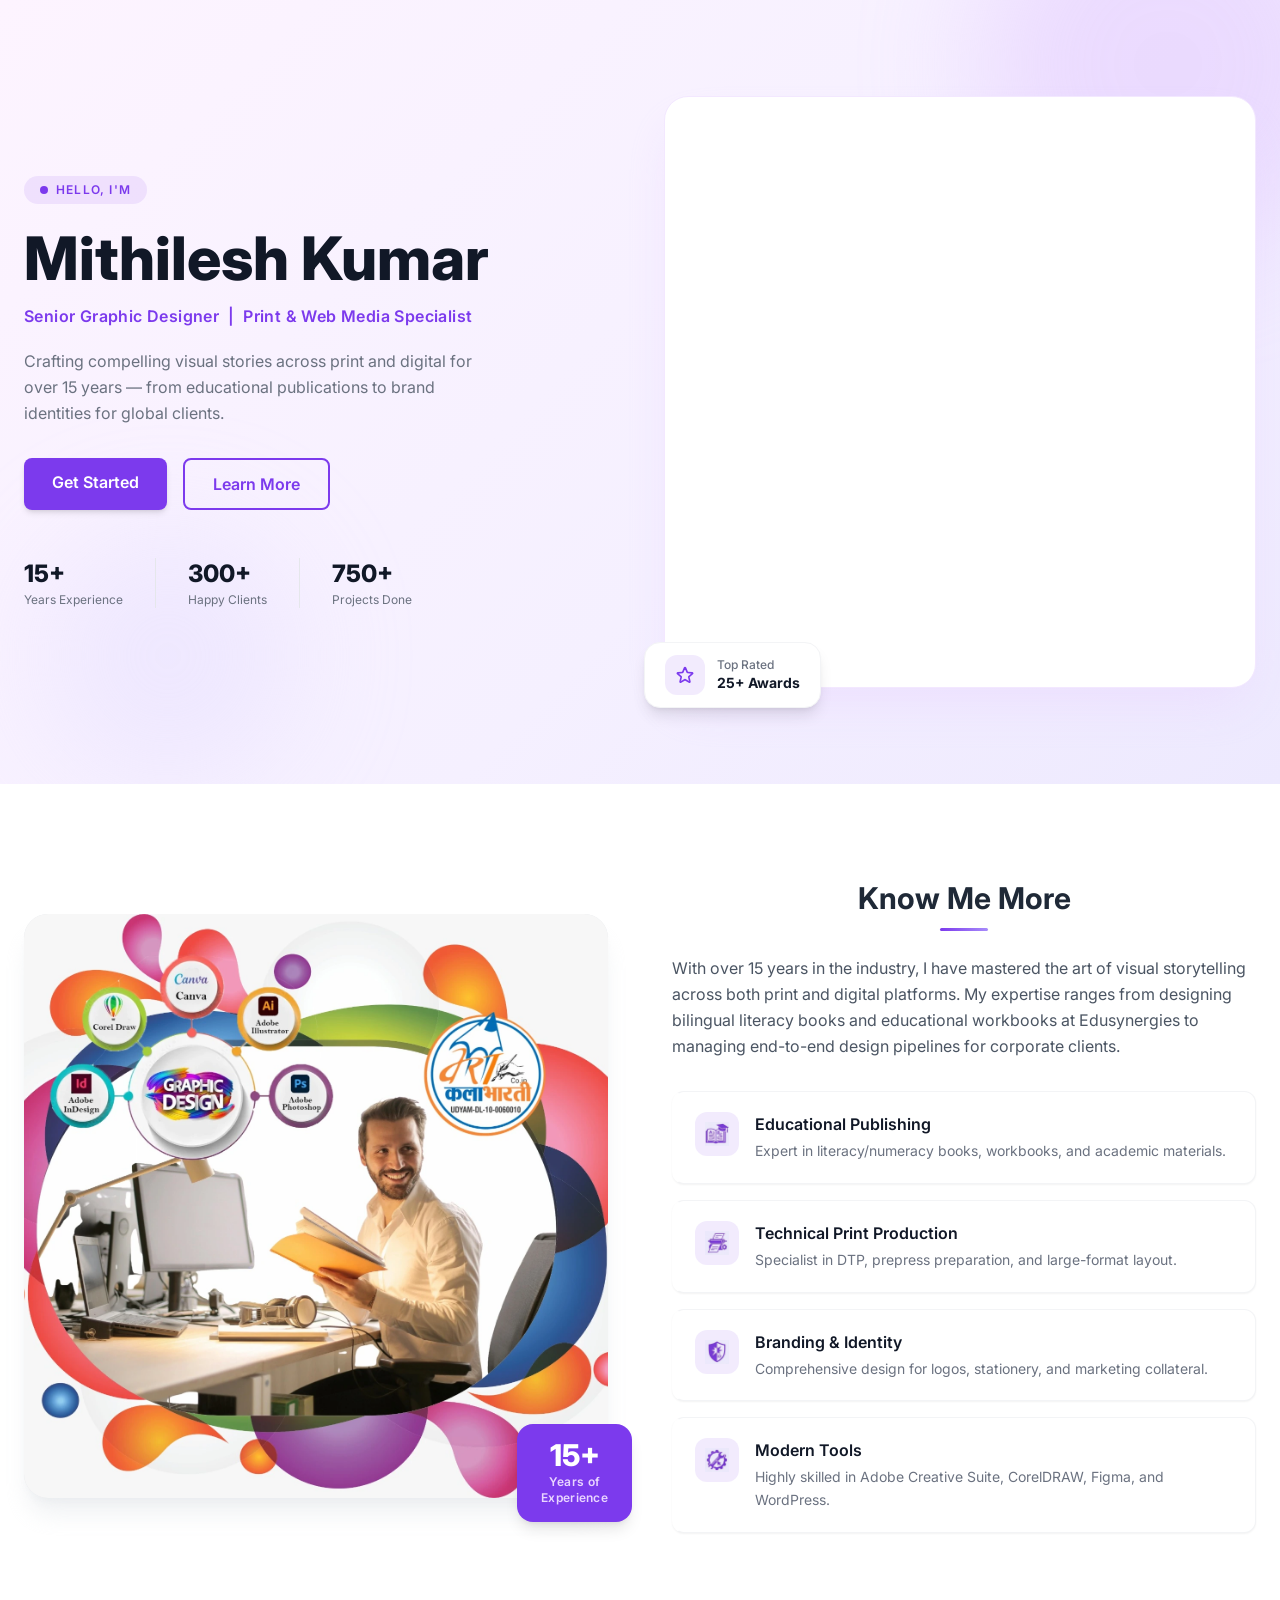
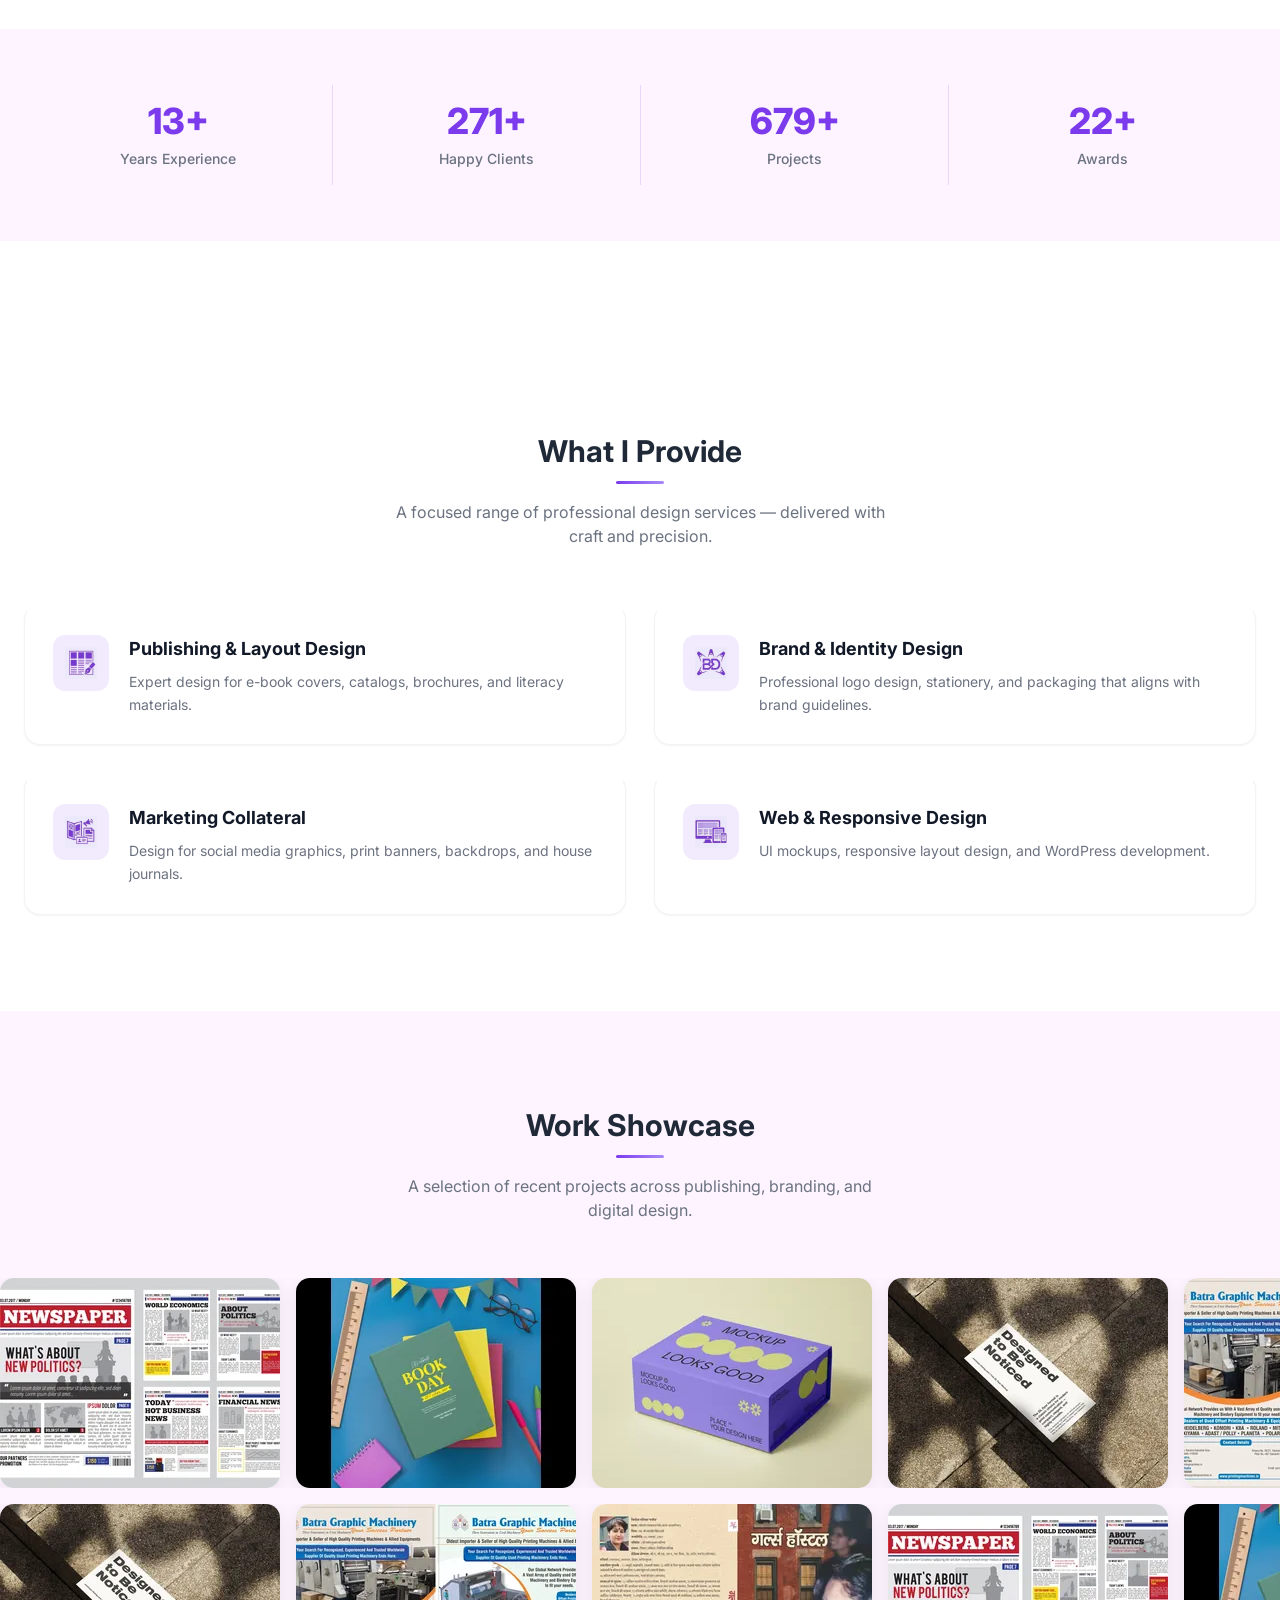
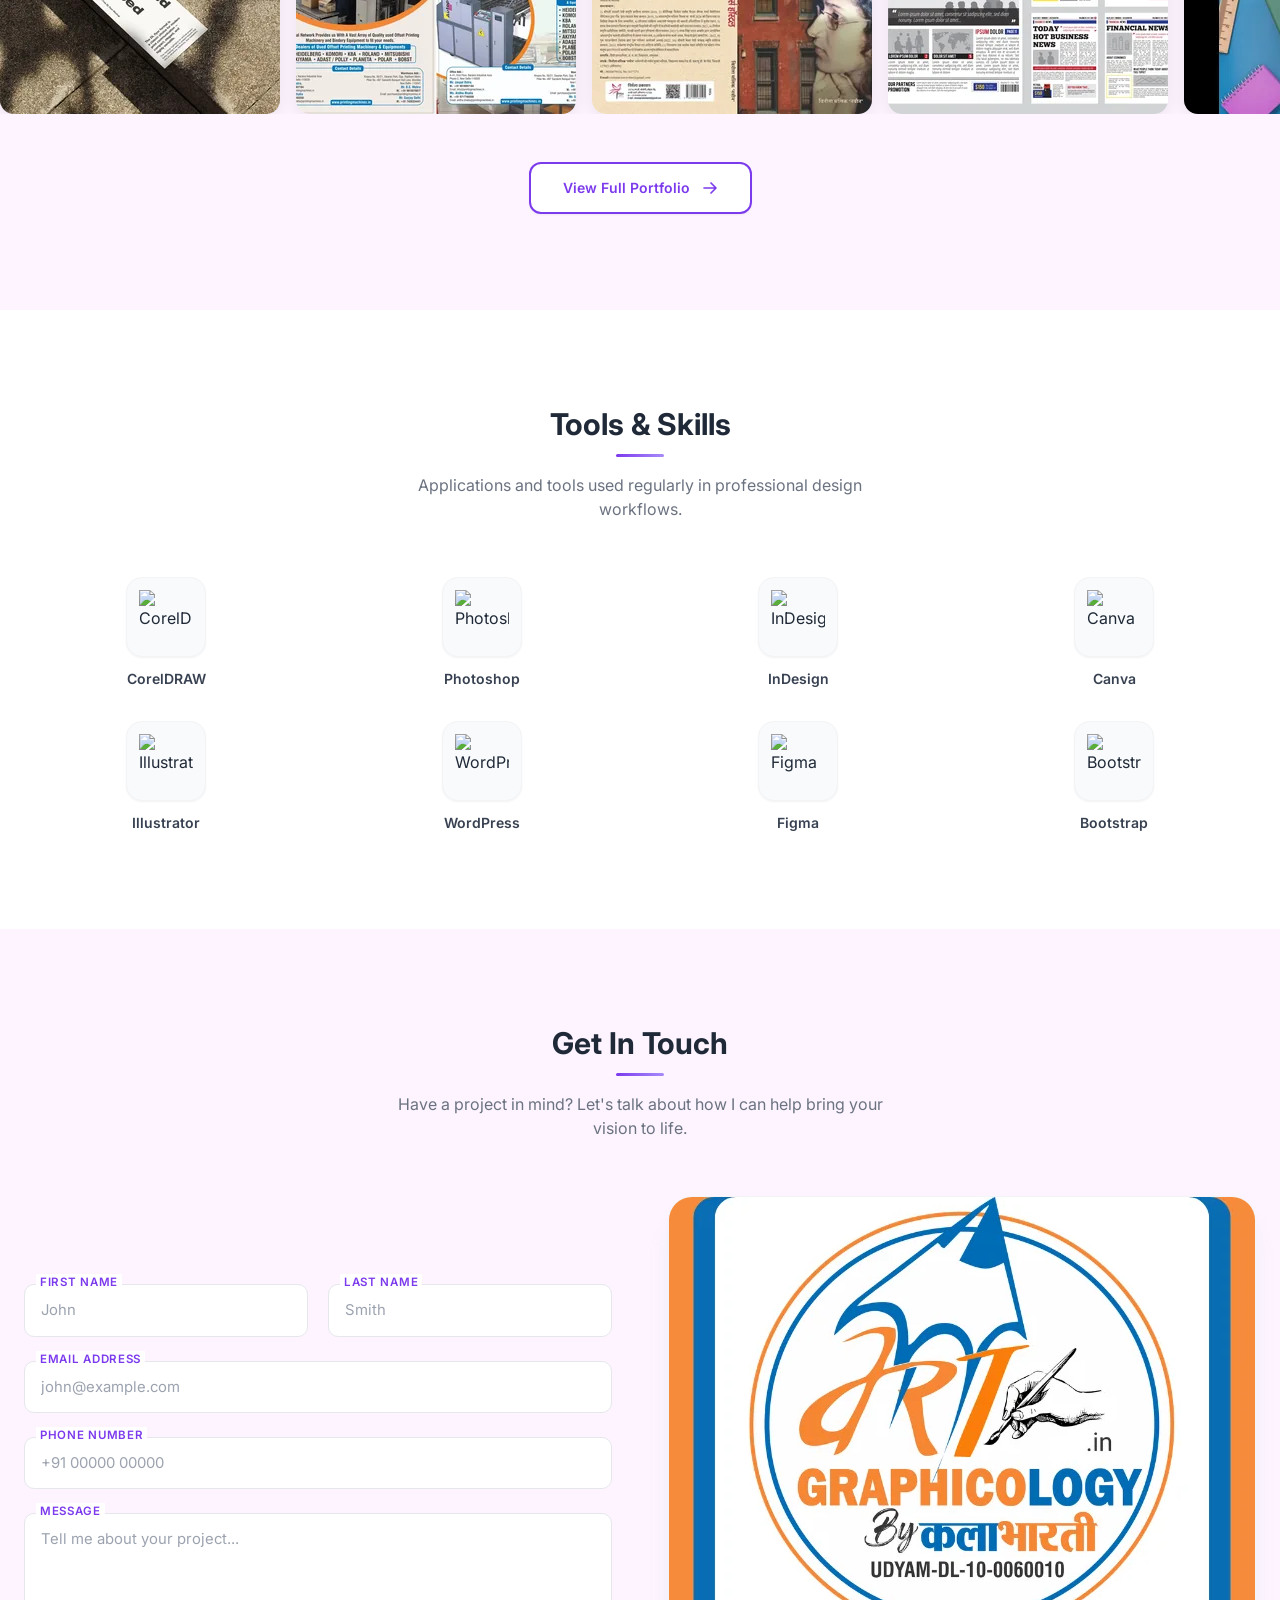
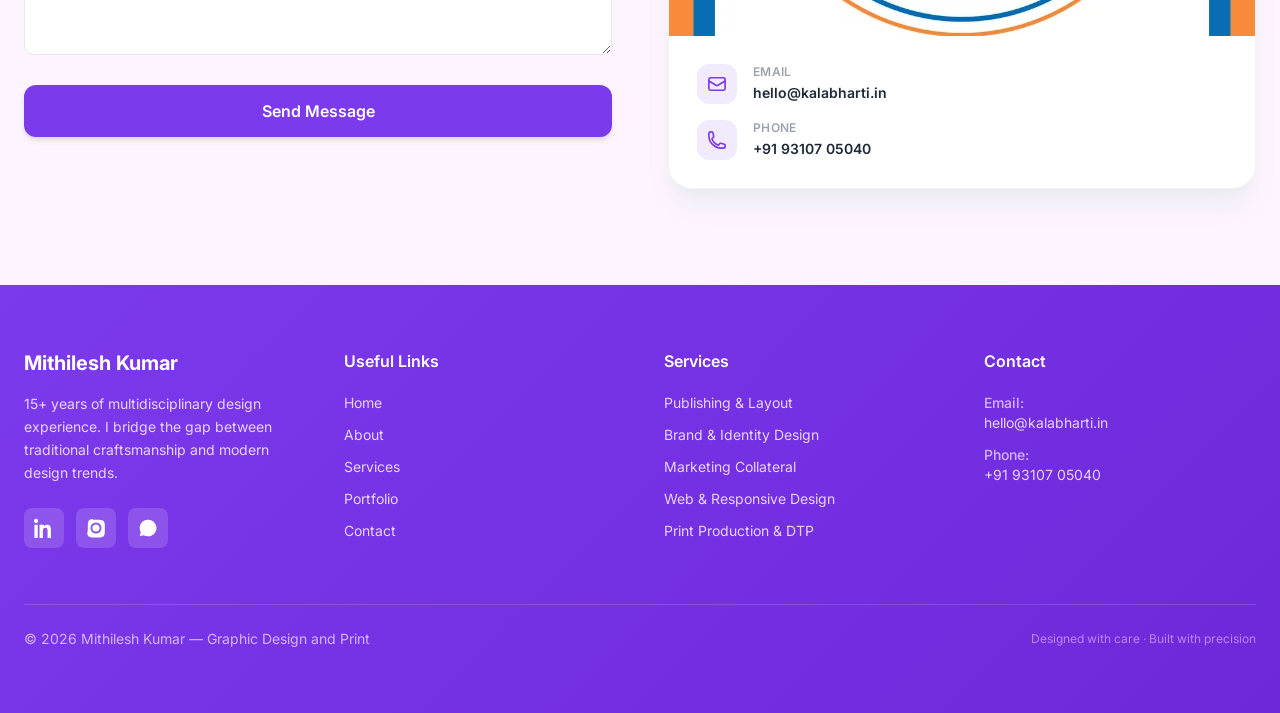
==== commit 3ab59760: "Block Update 5 - showreel fallback removed from index.html - about-image.webp updated - readme.md cr" ====
--- a/index.html
+++ b/index.html
@@ -394,15 +394,6 @@
             <source src="assets/images/hero/showreel.webm" type="video/webm">
             <source src="assets/images/hero/showreel.mp4"  type="video/mp4">
           </video>
-          <!-- Fallback if video is empty 
-          <div class="absolute inset-0 flex items-center justify-center bg-gradient-to-br from-purple-50 to-violet-100">
-            <div class="text-center text-brand/50">
-              <svg class="w-16 h-16 mx-auto mb-3" fill="none" stroke="currentColor" stroke-width="1.5" viewBox="0 0 24 24">
-                <path stroke-linecap="round" stroke-linejoin="round" d="M15.75 10.5l4.72-4.72a.75.75 0 011.28.53v11.38a.75.75 0 01-1.28.53l-4.72-4.72M4.5 18.75h9a2.25 2.25 0 002.25-2.25v-9a2.25 2.25 0 00-2.25-2.25h-9A2.25 2.25 0 002.25 7.5v9A2.25 2.25 0 004.5 18.75z"/>
-              </svg>
-              <p class="text-sm font-medium">Showreel Placeholder</p>
-            </div>
-          </div> -->
         </div>
 
         <!-- Floating badge -->
